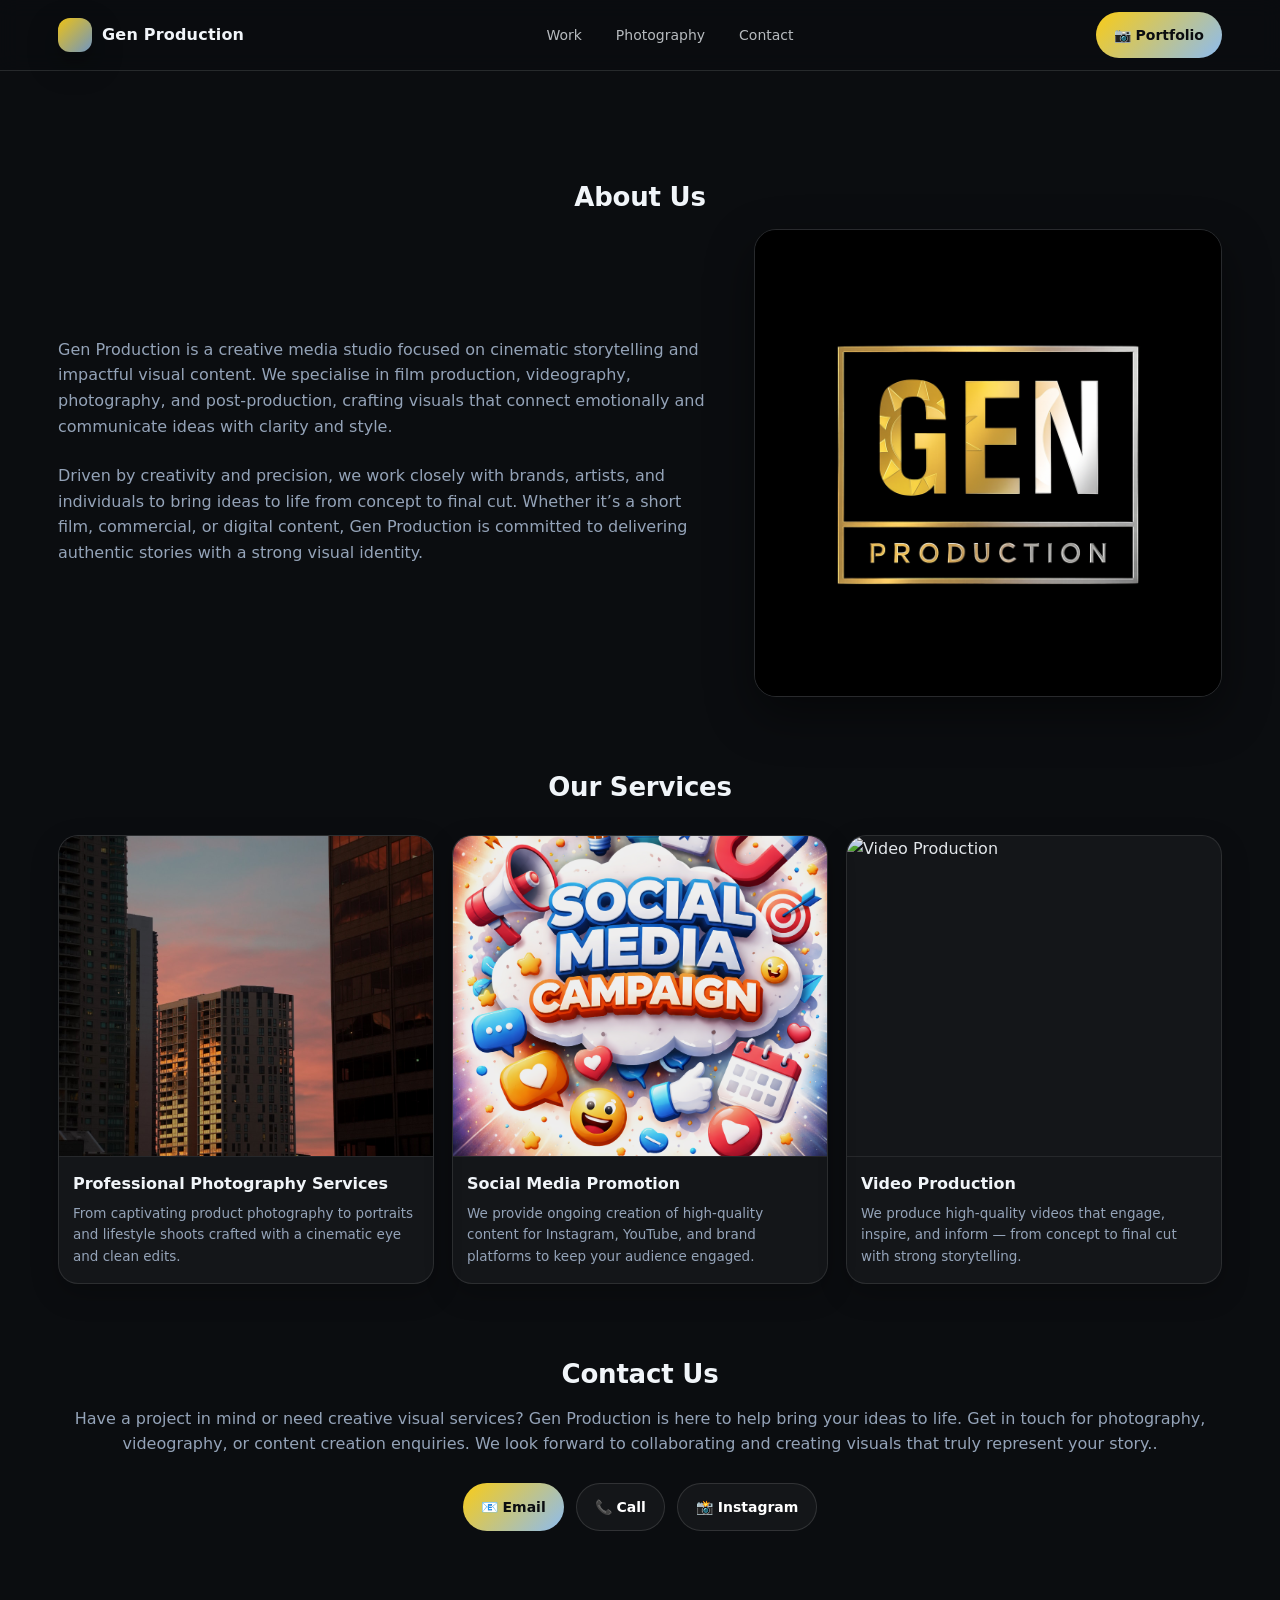
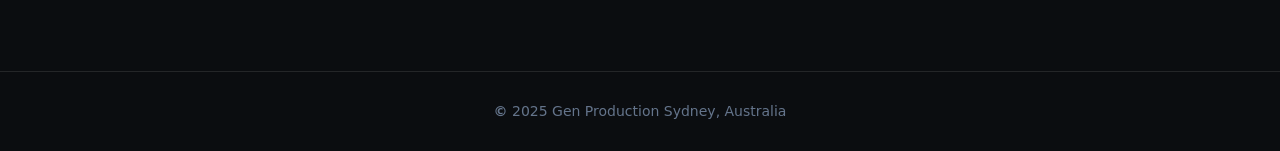
==== index.html @ e0176eeb "Update index.html" ====
<!DOCTYPE html>
<html lang="en">
<head>
  <meta charset="UTF-8" />
  <title>Ugen Bhattarai | Film Editor • Videographer • Photographer</title>
  <meta name="viewport" content="width=device-width, initial-scale=1.0" />
  <meta name="description" content="Sydney-based Film Editor, Photographer, and Videographer. Portfolio of cinematic storytelling and visual work." />

  <style>
    /* ===== RESET & CROPPING FIX ===== */
    * { box-sizing: border-box; }
    html, body {
      margin: 0;
      padding: 0;
      width: 100%;
      max-width: 100%;
      overflow-x: hidden;
      font-family: system-ui, -apple-system, BlinkMacSystemFont, "Segoe UI", sans-serif;
      background: #0b0d10;
      color: #f1f5f9;
      line-height: 1.6;
    }
    img { max-width: 100%; display: block; }
    a { color: inherit; text-decoration: none; }
    a:focus { outline: 2px solid rgba(250, 204, 21, 0.7); outline-offset: 3px; border-radius: 10px; }

    :root{
      --bg: #0b0d10;
      --panel: rgba(255,255,255,0.05);
      --panel2: rgba(255,255,255,0.07);
      --line: rgba(255,255,255,0.12);
      --muted: #94a3b8;
      --muted2: #cbd5f5;
      --accent: #facc15;
      --radius: 22px;
      --shadow: 0 18px 48px rgba(0,0,0,.45);
      --max: 1200px;
    }

    /* ===== LAYOUT ===== */
    .container {
      max-width: var(--max);
      margin: 0 auto;
      padding: 36px 18px 70px;
      width: 100%;
    }

    /* ===== TOP NAV ===== */
    .nav {
      position: sticky;
      top: 0;
      z-index: 50;
      backdrop-filter: blur(10px);
      background: rgba(11, 13, 16, 0.72);
      border-bottom: 1px solid var(--line);
    }
    .nav-inner {
      max-width: var(--max);
      margin: 0 auto;
      padding: 12px 18px;
      display: flex;
      align-items: center;
      justify-content: space-between;
      gap: 12px;
    }
    .brand {
      display: flex;
      align-items: center;
      gap: 10px;
      font-weight: 800;
      letter-spacing: 0.2px;
    }
    .logo {
      width: 34px; height: 34px;
      border-radius: 12px;
      background: linear-gradient(135deg, rgba(250,204,21,.95), rgba(147,197,253,.75));
      box-shadow: 0 12px 30px rgba(0,0,0,.35);
      flex: 0 0 auto;
    }
    .nav-links {
      display: flex;
      gap: 8px;
      flex-wrap: wrap;
      justify-content: center;
    }
    .nav-links a {
      font-size: 14px;
      color: rgba(241,245,249,.75);
      padding: 8px 12px;
      border-radius: 999px;
      border: 1px solid transparent;
      transition: background .15s ease, border-color .15s ease, color .15s ease;
    }
    .nav-links a:hover {
      background: rgba(255,255,255,0.04);
      border-color: var(--line);
      color: #fff;
    }

    /* ===== BUTTONS ===== */
    .btn {
      display: inline-flex;
      align-items: center;
      justify-content: center;
      gap: 10px;
      padding: 12px 18px;
      border-radius: 999px;
      font-size: 14px;
      font-weight: 600;
      border: 1px solid var(--line);
      background: rgba(255,255,255,0.04);
      color: #fff;
      cursor: pointer;
      transition: transform .12s ease, background .12s ease, border-color .12s ease;
      white-space: nowrap;
    }
    .btn:hover {
      transform: translateY(-1px);
      background: rgba(255,255,255,0.07);
      border-color: rgba(255,255,255,0.18);
    }
    .btn-primary {
      border: none;
      background: linear-gradient(135deg, rgba(250,204,21,1), rgba(147,197,253,.95));
      color: #0b0d10;
      font-weight: 800;
    }

    /* ===== HERO ===== */
    .hero {
      margin-top: 18px;
      display: grid;
      grid-template-columns: 1.35fr 1fr;
      gap: 18px;
      align-items: stretch;
      width: 100%;
    }
    @media (max-width: 980px) {
      .hero { grid-template-columns: 1fr; }
      .nav-links { display: none; }
    }

    .hero-left, .hero-right {
      border-radius: var(--radius);
      border: 1px solid var(--line);
      box-shadow: var(--shadow);
      overflow: hidden;
      min-width: 0;
    }

    .hero-left {
      padding: 46px;
      background:
        radial-gradient(700px 320px at 10% 10%, rgba(147,197,253,.18), transparent 60%),
        radial-gradient(700px 320px at 90% 10%, rgba(250,204,21,.14), transparent 60%),
        linear-gradient(180deg, rgba(30,41,59,.72), rgba(2,6,23,.92));
    }
    @media (max-width: 520px) { .hero-left { padding: 28px; } }

    .badge {
      display: inline-flex;
      align-items: center;
      gap: 10px;
      padding: 9px 14px;
      border-radius: 999px;
      background: rgba(255,255,255,0.08);
      border: 1px solid rgba(255,255,255,0.10);
      font-size: 13px;
      color: rgba(241,245,249,.86);
      margin-bottom: 22px;
    }
    .badge-dot {
      width: 8px; height: 8px; border-radius: 50%;
      background: rgba(147,197,253,.95);
      box-shadow: 0 0 0 6px rgba(147,197,253,.12);
    }

    h1 {
      font-size: clamp(34px, 4.5vw, 54px);
      line-height: 1.08;
      margin: 0 0 14px;
      letter-spacing: -0.6px;
    }
    .subtitle {
      font-weight: 500;
      font-size: 16px;
      color: var(--muted2);
      margin: 0 0 18px;
    }
    .tagline {
      color: var(--muted);
      max-width: 62ch;
      margin: 0;
      font-size: 16px;
    }
    .buttons {
      margin-top: 26px;
      display: flex;
      gap: 12px;
      flex-wrap: wrap;
    }
    /* Center contact buttons */
    #contact .buttons { justify-content: center; }

    .quick-skills {
      margin-top: 18px;
      display: flex;
      flex-wrap: wrap;
      gap: 10px;
    }
    .pill {
      padding: 7px 12px;
      border-radius: 999px;
      border: 1px solid var(--line);
      background: rgba(255,255,255,0.04);
      color: rgba(241,245,249,.78);
      font-size: 12.5px;
    }

    /* ===== RIGHT CARD ===== */
    .hero-right {
      padding: 26px;
      background: rgba(255,255,255,0.04);
      display: flex;
      flex-direction: column;
      gap: 12px;
    }
    .right-title {
      font-size: 14px;
      color: rgba(241,245,249,.85);
      font-weight: 800;
      letter-spacing: 0.2px;
      margin: 2px 0 6px;
    }

    .link-card {
      padding: 16px 16px;
      border-radius: 18px;
      background: rgba(255,255,255,0.05);
      border: 1px solid rgba(255,255,255,0.10);
      transition: transform .12s ease, background .12s ease, border-color .12s ease;
    }
    .link-card:hover {
      transform: translateY(-1px);
      background: rgba(255,255,255,0.07);
      border-color: rgba(255,255,255,0.16);
    }
    .link-card strong { display: block; }
    .link-card span { color: var(--muted); font-size: 13px; }

    /* ===== ABOUT LAYOUT ===== */
    .about-grid {
      display: grid;
      grid-template-columns: 1.4fr 1fr;
      gap: 40px;
      align-items: center;
    }
    .about-image {
      border-radius: 22px;
      overflow: hidden;
      border: 1px solid rgba(255,255,255,0.12);
      box-shadow: 0 18px 48px rgba(0,0,0,.45);
    }
    .about-image img {
      width: 100%;
      height: 100%;
      object-fit: cover;
    }
    @media (max-width: 900px) {
      .about-grid { grid-template-columns: 1fr; }
    }

    .section { margin-top: 70px; }
    .section h3 {
      font-size: 26px;
      margin: 0 0 10px;
      letter-spacing: -0.2px;
      text-align: center;
    }
    .section p.lead {
      margin: 0 0 24px;
      color: var(--muted);
      max-width: 80ch;
    }

    /* Contact section: make description full width */
    #contact p.lead {
      max-width: 100%;
      width: 100%;
      text-align: center;
    }

    /* ===== OUR SERVICES ===== */
    .services-grid{
      margin-top: 26px;
      display: grid;
      grid-template-columns: repeat(3, 1fr);
      gap: 18px;
      width: 100%;
    }
    @media (max-width: 980px){
      .services-grid{ grid-template-columns: 1fr; }
    }
    .service-card{
      border-radius: 20px;
      overflow: hidden;
      border: 1px solid rgba(255,255,255,0.10);
      background: rgba(255,255,255,0.04);
      box-shadow: 0 10px 28px rgba(0,0,0,.22);
      cursor: pointer;
      transition: transform .18s ease, border-color .18s ease, background .18s ease;
    }
    .service-card:hover{
      transform: translateY(-3px);
      border-color: rgba(255,255,255,0.18);
      background: rgba(255,255,255,0.06);
    }
    .service-card img{
  width: 100%;
  height: 320px;
  object-fit: cover;
  display: block;
  filter: brightness(0.92) contrast(1.05);
  transition: transform .4s ease, filter .4s ease;
}

.service-card:hover img{
  transform: scale(1.05);
  filter: brightness(1) contrast(1.1);
}

    @media (max-width: 620px){
      .service-card img{ height: 260px; }
    }
    .service-body{
      padding: 14px 14px 16px;
      border-top: 1px solid rgba(255,255,255,0.08);
    }
    .service-title{
      font-weight: 800;
      font-size: 16px;
      margin: 0 0 6px;
    }
    .service-desc{
      margin: 0;
      color: var(--muted);
      font-size: 13.5px;
    }

    /* ===== SERVICES MODAL ===== */
    .svc-heading {
      padding: 16px;
      text-align: center;
      border-bottom: 1px solid rgba(255,255,255,0.10);
    }
    .svc-heading h4 {
      margin: 0;
      font-size: 20px;
      font-weight: 900;
      letter-spacing: -0.2px;
    }

    .svc-caption {
      padding: 14px 16px 16px;
      border-top: 1px solid rgba(255,255,255,0.10);
    }

    .svc-modal{
      position: fixed;
      inset: 0;
      display: none;
      z-index: 999;
    }
    .svc-modal.is-open{ display: block; }

    .svc-backdrop{
      position: absolute;
      inset: 0;
      background: rgba(0,0,0,.82);
    }
    .svc-dialog{
      position: relative;
      width: min(1100px, 96vw);
      margin: 6vh auto;
      border-radius: 18px;
      overflow: hidden;
      border: 1px solid rgba(255,255,255,0.12);
      background: rgba(255,255,255,0.04);
      box-shadow: 0 22px 70px rgba(0,0,0,.55);
    }
    .svc-media{
      background: #0b0d10;
    }

    /* Image in modal */
    .svc-media img{
      width: 100%;
      height: auto;
      max-height: 72vh;
      object-fit: contain;
      display: block;
      background: #0b0d10;
    }

    /* ✅ Video in modal (added) */
    .svc-media video{
      width: 100%;
      height: auto;
      max-height: 72vh;
      display: block;
      background: #0b0d10;
    }

    .svc-caption p{
      margin: 0;
      color: rgba(241,245,249,.78);
      font-size: 14px;
      line-height: 1.6;
    }

    .svc-close{
      position: absolute;
      top: 10px;
      right: 10px;
      width: 44px;
      height: 44px;
      border-radius: 999px;
      border: 1px solid rgba(255,255,255,0.18);
      background: rgba(255,255,255,0.06);
      color: #fff;
      font-weight: 900;
      cursor: pointer;
      display: grid;
      place-items: center;
    }

    .svc-arrow{
      position: absolute;
      top: 50%;
      transform: translateY(-50%);
      width: 46px;
      height: 46px;
      border-radius: 999px;
      border: 1px solid rgba(255,255,255,0.18);
      background: rgba(255,255,255,0.06);
      color: #fff;
      font-weight: 900;
      cursor: pointer;
      display: grid;
      place-items: center;
      user-select: none;
    }
    .svc-prev{ left: 10px; }
    .svc-next{ right: 10px; }
    /* ===== FIX: keep arrows above video so clicks work ===== */
.svc-dialog { position: relative; }

.svc-arrow{
  z-index: 50;          /* higher than the video */
  pointer-events: auto; /* make sure it's clickable */
}

/* keep video below arrows */
.svc-media { position: relative; z-index: 1; }
.svc-media video,
.svc-media img{
  position: relative;
  z-index: 1;
}


    @media (max-width: 620px){
      .svc-dialog{ margin: 4vh auto; }
      .svc-arrow{ width: 44px; height: 44px; }
    }

    /* ===== FOOTER ===== */
    footer {
      margin-top: 70px;
      padding: 28px 18px;
      text-align: center;
      color: #64748b;
      font-size: 14px;
      border-top: 1px solid rgba(255,255,255,0.10);
    }
  </style>
</head>

<body id="top">

  <!-- NAV -->
  <div class="nav">
    <div class="nav-inner">
      <a class="brand" href="#top">
        <span class="logo" aria-hidden="true"></span>
        <span>Gen Production</span>
      </a>

      <div class="nav-links">
        <a href="#work">Work</a>
        <a href="#gallery">Photography</a>
        <a href="#contact">Contact</a>
      </div>

      <a class="btn btn-primary" href="portfolio.html">
        📷 Portfolio
      </a>
    </div>
  </div>

  <div class="container">


       <!-- BIO -->
    <section class="section" id="bio">
      <h3>About Us</h3>

      <div class="about-grid">
        <div>
          <p class="lead">
            Gen Production is a creative media studio focused on cinematic storytelling and impactful visual content.
            We specialise in film production, videography, photography, and post-production, crafting visuals that connect emotionally and communicate ideas with clarity and style.
          </p>

          <p class="lead">
            Driven by creativity and precision, we work closely with brands, artists, and individuals to bring ideas to life from concept to final cut.
            Whether it’s a short film, commercial, or digital content, Gen Production is committed to delivering authentic stories with a strong visual identity.
          </p>

          <p class="lead"></p>
        </div>

        <div class="about-image">
          <img src="images/about-me.jpg" alt="Ugen Bhattarai portrait">
        </div>
      </div>
    </section>

    <!-- OUR SERVICES -->
    <section class="section" id="services">
      <h3>Our Services</h3>

      <div class="services-grid">
        <!-- Card 1 -->
        <div class="service-card js-service" data-service="photo"
             role="button" tabindex="0" aria-label="Open Professional Photography Services">
          <img src="images/reflection.jpg" alt="Professional Photography Services" loading="lazy">
          <div class="service-body">
            <p class="service-title">Professional Photography Services</p>
            <p class="service-desc">
              From captivating product photography to portraits and lifestyle shoots crafted with a cinematic eye and clean edits.
            </p>
          </div>
        </div>

        <!-- Card 2 -->
        <div class="service-card js-service" data-service="social"
             role="button" tabindex="0" aria-label="Open Social Media Promotion">
          <img src="images/hello.png" alt="Social Media Campaigns" loading="lazy">
          <div class="service-body">
            <p class="service-title">Social Media Promotion</p>
            <p class="service-desc">
              We provide ongoing creation of high-quality content for Instagram, YouTube, and brand platforms to keep your audience engaged.
            </p>
          </div>
        </div>

        <!-- Card 3 -->
        <div class="service-card js-service" data-service="video"
             role="button" tabindex="0" aria-label="Open Video Production">
          <img src="images/service-video.jpg" alt="Video Production" loading="lazy">
          <div class="service-body">
            <p class="service-title">Video Production</p>
            <p class="service-desc">
              We produce high-quality videos that engage, inspire, and inform — from concept to final cut with strong storytelling.
            </p>
          </div>
        </div>
      </div>
    </section>

    <!-- CONTACT -->
    <section class="section" id="contact">
      <h3>Contact Us</h3>
      <p class="lead">Have a project in mind or need creative visual services? Gen Production is here to help bring your ideas to life. Get in touch for photography, videography, or content creation enquiries. We look forward to collaborating and creating visuals that truly represent your story..</p>

      <div class="buttons">
        <a class="btn btn-primary" href="mailto:rajan13bhattarai@gmail.com?subject=Portfolio%20enquiry">📧 Email</a>
        <a class="btn" href="tel:+61433963533">📞 Call</a>
        <a class="btn" href="https://www.instagram.com/genp.roduction" target="_blank" rel="noreferrer">📸 Instagram</a>
      </div>
    </section>

  </div>

  <footer>
    <b>©</b> 2025 Gen Production
    Sydney, Australia
  </footer>

  <!-- SERVICES MODAL -->
  <div class="svc-modal" id="svcModal" aria-hidden="true">
    <div class="svc-backdrop" id="svcBackdrop"></div>

    <div class="svc-dialog" role="dialog" aria-modal="true" aria-label="Service details">
      <button class="svc-close" id="svcClose" aria-label="Close">✕</button>
      <button class="svc-arrow svc-prev" id="svcPrev" aria-label="Previous">‹</button>
      <button class="svc-arrow svc-next" id="svcNext" aria-label="Next">›</button>

      <!-- HEADING (ON TOP) -->
      <div class="svc-heading">
        <h4 id="svcTitle"></h4>
      </div>

      <!-- MEDIA (image or video) -->
      <div class="svc-media" id="svcSwipeArea">
        <img id="svcImg" src="" alt="">
        <video id="svcVideo" controls playsinline style="display:none;"></video>
      </div>

      <!-- DESCRIPTION (BOTTOM) -->
      <div class="svc-caption">
        <p id="svcDesc"></p>
      </div>
    </div>
  </div>

  <script>
    // ===== Modal shows slides inside each service =====
    const modal = document.getElementById('svcModal');
    const backdrop = document.getElementById('svcBackdrop');
    const btnClose = document.getElementById('svcClose');
    const btnPrev = document.getElementById('svcPrev');
    const btnNext = document.getElementById('svcNext');
    const swipeArea = document.getElementById('svcSwipeArea');

    const svcImg = document.getElementById('svcImg');
    const svcVideo = document.getElementById('svcVideo');
    const svcTitle = document.getElementById('svcTitle');
    const svcDesc = document.getElementById('svcDesc');

    const serviceCards = Array.from(document.querySelectorAll('.js-service'));

    // ✅ EDIT IMAGE/VIDEO PATHS/TEXT HERE
    const SERVICES = {
      photo: {
        name: "Professional Photography Services",
        slides: [
          { heading: "Landscape Photography", img: "images/Ball.jpg", desc: "Cinematic outdoor landscapes with clean tones and strong composition." },
          { heading: "Street Photography",   img: "images/Cat.jpg", desc: "Street storytelling — candid moments, details, and highlights." },
          { heading: "Portrait Photography", img: "images/appless.jpg", desc: "Natural portraits with flattering light and professional retouching." }
        ]
      },
      social: {
        name: "Social Media Campaigns",
        slides: [
          { heading: "Reels & Shorts", img: "images/appless.jpg", desc: "Fast edits optimised for Instagram Reels, TikTok & YouTube Shorts." },
          { heading: "Brand Content",  img: "images/Cat.jpg", desc: "Consistent brand look with an ongoing content pipeline." }
        ]
      },
      video: {
        name: "Video Production",
        slides: [
          { heading: "Commercial / Promo", type: "video", src: "Videos/Video.mp4", desc: "High-quality promos with strong storytelling and clean pacing." },
          { heading: "Events",            type: "video", src: "Videos/Video.mp4",      desc: "Event highlights capturing energy, crowd, and key moments." }
        ]
      }
    };

    let activeServiceKey = null;
    let slideIndex = 0;
    let lastFocused = null;

    function isVideoSlide(slide) {
      if (!slide) return false;
      if (slide.type === "video") return true;
      if (typeof slide.src === "string" && /\.(mp4|webm|ogg)(\?.*)?$/i.test(slide.src)) return true;
      return false;
    }

    function stopVideo() {
      try {
        svcVideo.pause();
        svcVideo.removeAttribute("src");
        svcVideo.load();
      } catch (e) {}
    }

    function renderSlide() {
      const service = SERVICES[activeServiceKey];
      if (!service || !service.slides || !service.slides.length) return;

      const slides = service.slides;
      slideIndex = (slideIndex + slides.length) % slides.length;

      const slide = slides[slideIndex];

      // Heading + description
      svcTitle.textContent = slide.heading;
      svcDesc.textContent = slide.desc;

      // Media switch (image OR video)
      if (isVideoSlide(slide)) {
        // Hide image
        svcImg.style.display = "none";
        svcImg.src = "";
        svcImg.alt = "";

        // Show video
        svcVideo.style.display = "block";
        if (svcVideo.src !== slide.src) {
          stopVideo();
          svcVideo.src = slide.src;
          svcVideo.load();
        }
        // autoplay attempt (browser may block without interaction)
        svcVideo.play().catch(() => {});
      } else {
        // Stop/hide video
        stopVideo();
        svcVideo.style.display = "none";

        // Show image
        svcImg.style.display = "block";
        svcImg.src = slide.img;
        svcImg.alt = slide.heading;
      }
    }

    function openModal(serviceKey) {
      activeServiceKey = serviceKey;
      slideIndex = 0;
      lastFocused = document.activeElement;

      renderSlide();

      modal.classList.add('is-open');
      modal.setAttribute('aria-hidden', 'false');
      btnClose.focus();
      document.body.style.overflow = 'hidden';
    }

    function closeModal() {
      modal.classList.remove('is-open');
      modal.setAttribute('aria-hidden', 'true');
      document.body.style.overflow = '';
      stopVideo();
      svcVideo.style.display = "none";

      if (lastFocused && typeof lastFocused.focus === 'function') {
        lastFocused.focus();
      }
    }

    function prevSlide() { slideIndex -= 1; renderSlide(); }
    function nextSlide() { slideIndex += 1; renderSlide(); }

    // Open modal
    serviceCards.forEach((card) => {
      const key = card.dataset.service;
      card.addEventListener('click', () => openModal(key));
      card.addEventListener('keydown', (e) => {
        if (e.key === 'Enter' || e.key === ' ') {
          e.preventDefault();
          openModal(key);
        }
      });
    });

    // Buttons/backdrop
    btnClose.addEventListener('click', closeModal);
    backdrop.addEventListener('click', closeModal);
    btnPrev.addEventListener('click', prevSlide);
    btnNext.addEventListener('click', nextSlide);

    // Keyboard
    document.addEventListener('keydown', (e) => {
      if (!modal.classList.contains('is-open')) return;
      if (e.key === 'Escape') closeModal();
      if (e.key === 'ArrowLeft') prevSlide();
      if (e.key === 'ArrowRight') nextSlide();
    });

    // Swipe
    let touchStartX = 0;
    let touchEndX = 0;

    swipeArea.addEventListener('touchstart', (e) => {
      touchStartX = e.changedTouches[0].screenX;
    }, { passive: true });

    swipeArea.addEventListener('touchend', (e) => {
      touchEndX = e.changedTouches[0].screenX;
      const diff = touchEndX - touchStartX;
      if (Math.abs(diff) < 50) return;
      if (diff > 0) prevSlide();
      else nextSlide();
    }, { passive: true });
  </script>

</body>
</html>
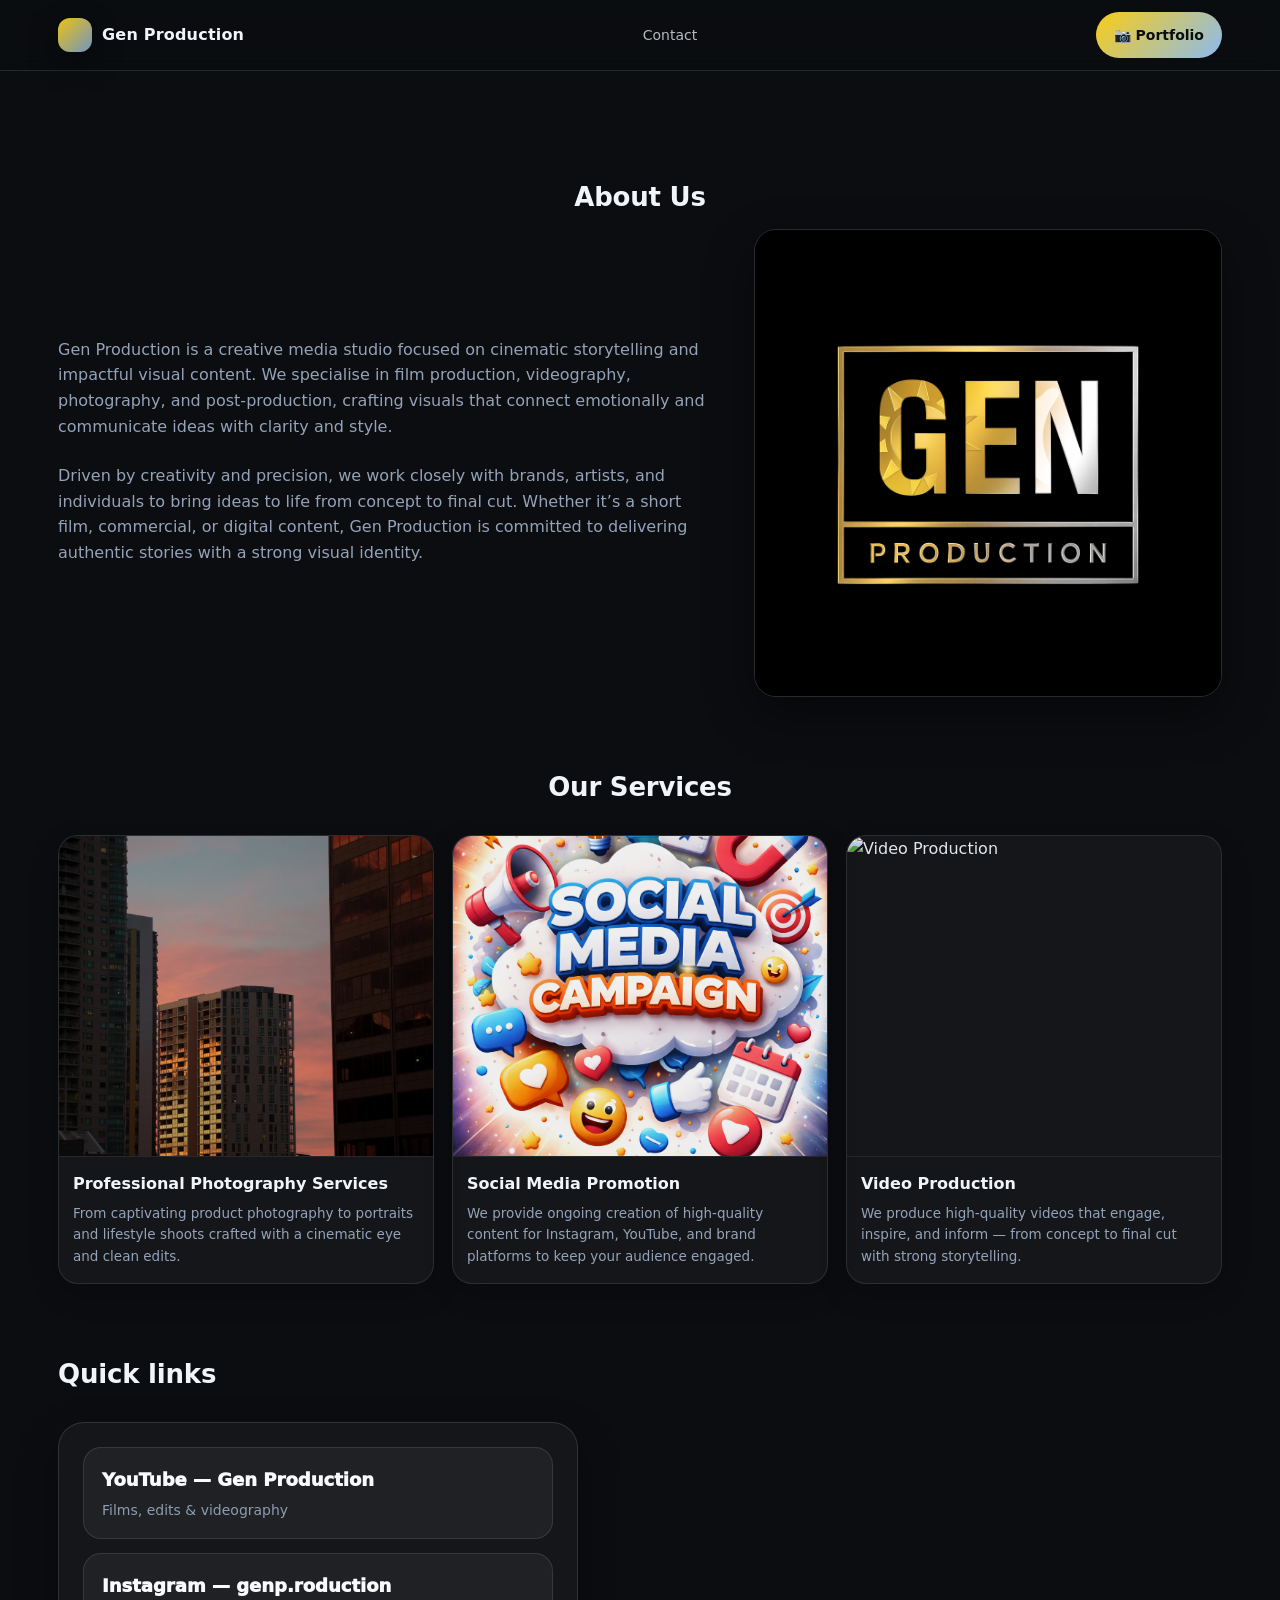
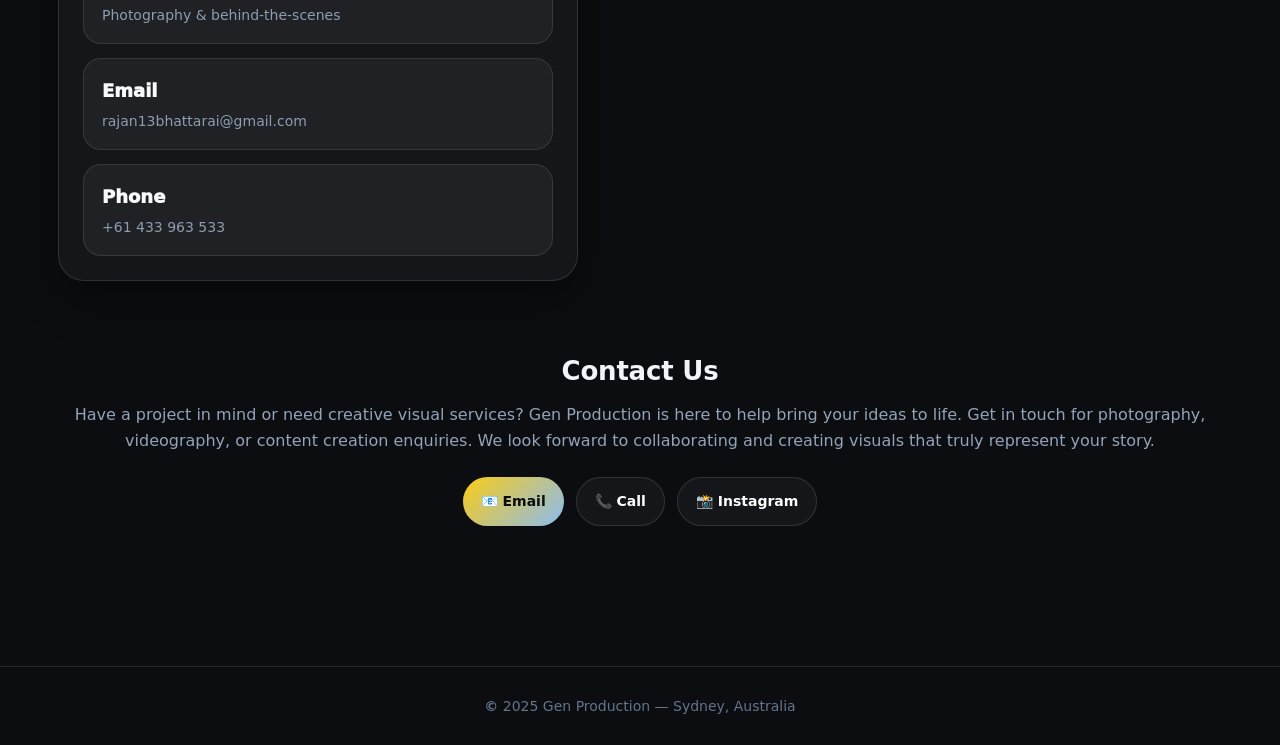
==== commit 8f325d4b: "Update index.html" ====
--- a/index.html
+++ b/index.html
@@ -7,9 +7,9 @@
   <meta name="description" content="Sydney-based Film Editor, Photographer, and Videographer. Portfolio of cinematic storytelling and visual work." />
 
   <style>
-    /* ===== RESET & CROPPING FIX ===== */
+    /* ===== RESET ===== */
     * { box-sizing: border-box; }
-    html, body {
+    html, body{
       margin: 0;
       padding: 0;
       width: 100%;
@@ -20,25 +20,20 @@
       color: #f1f5f9;
       line-height: 1.6;
     }
-    img { max-width: 100%; display: block; }
-    a { color: inherit; text-decoration: none; }
-    a:focus { outline: 2px solid rgba(250, 204, 21, 0.7); outline-offset: 3px; border-radius: 10px; }
+    img{ max-width: 100%; display: block; }
+    a{ color: inherit; text-decoration: none; }
+    a:focus{ outline: 2px solid rgba(250, 204, 21, 0.7); outline-offset: 3px; border-radius: 10px; }
 
     :root{
-      --bg: #0b0d10;
-      --panel: rgba(255,255,255,0.05);
-      --panel2: rgba(255,255,255,0.07);
       --line: rgba(255,255,255,0.12);
       --muted: #94a3b8;
-      --muted2: #cbd5f5;
-      --accent: #facc15;
       --radius: 22px;
       --shadow: 0 18px 48px rgba(0,0,0,.45);
       --max: 1200px;
     }
 
     /* ===== LAYOUT ===== */
-    .container {
+    .container{
       max-width: var(--max);
       margin: 0 auto;
       padding: 36px 18px 70px;
@@ -46,7 +41,7 @@
     }
 
     /* ===== TOP NAV ===== */
-    .nav {
+    .nav{
       position: sticky;
       top: 0;
       z-index: 50;
@@ -54,7 +49,7 @@
       background: rgba(11, 13, 16, 0.72);
       border-bottom: 1px solid var(--line);
     }
-    .nav-inner {
+    .nav-inner{
       max-width: var(--max);
       margin: 0 auto;
       padding: 12px 18px;
@@ -63,27 +58,29 @@
       justify-content: space-between;
       gap: 12px;
     }
-    .brand {
+    .brand{
       display: flex;
       align-items: center;
       gap: 10px;
       font-weight: 800;
       letter-spacing: 0.2px;
     }
-    .logo {
+    .logo{
       width: 34px; height: 34px;
       border-radius: 12px;
       background: linear-gradient(135deg, rgba(250,204,21,.95), rgba(147,197,253,.75));
       box-shadow: 0 12px 30px rgba(0,0,0,.35);
       flex: 0 0 auto;
     }
-    .nav-links {
+
+    .nav-links{
       display: flex;
       gap: 8px;
       flex-wrap: wrap;
       justify-content: center;
-    }
-    .nav-links a {
+      align-items: center;
+    }
+    .nav-links a{
       font-size: 14px;
       color: rgba(241,245,249,.75);
       padding: 8px 12px;
@@ -91,14 +88,18 @@
       border: 1px solid transparent;
       transition: background .15s ease, border-color .15s ease, color .15s ease;
     }
-    .nav-links a:hover {
+    .nav-links a:hover{
       background: rgba(255,255,255,0.04);
       border-color: var(--line);
       color: #fff;
     }
 
+    @media (max-width: 980px){
+      .nav-links{ display: none; }
+    }
+
     /* ===== BUTTONS ===== */
-    .btn {
+    .btn{
       display: inline-flex;
       align-items: center;
       justify-content: center;
@@ -114,183 +115,111 @@
       transition: transform .12s ease, background .12s ease, border-color .12s ease;
       white-space: nowrap;
     }
-    .btn:hover {
+    .btn:hover{
       transform: translateY(-1px);
       background: rgba(255,255,255,0.07);
       border-color: rgba(255,255,255,0.18);
     }
-    .btn-primary {
+    .btn-primary{
       border: none;
       background: linear-gradient(135deg, rgba(250,204,21,1), rgba(147,197,253,.95));
       color: #0b0d10;
       font-weight: 800;
     }
 
-    /* ===== HERO ===== */
-    .hero {
-      margin-top: 18px;
+    /* ===== SECTIONS ===== */
+    .section{ margin-top: 70px; }
+    .section h3{
+      font-size: 26px;
+      margin: 0 0 10px;
+      letter-spacing: -0.2px;
+      text-align: center;
+    }
+    .section p.lead{
+      margin: 0 0 24px;
+      color: var(--muted);
+      max-width: 80ch;
+    }
+
+    /* ===== ABOUT ===== */
+    .about-grid{
       display: grid;
-      grid-template-columns: 1.35fr 1fr;
-      gap: 18px;
-      align-items: stretch;
+      grid-template-columns: 1.4fr 1fr;
+      gap: 40px;
+      align-items: center;
+    }
+    .about-image{
+      border-radius: 22px;
+      overflow: hidden;
+      border: 1px solid rgba(255,255,255,0.12);
+      box-shadow: var(--shadow);
+    }
+    .about-image img{
       width: 100%;
-    }
-    @media (max-width: 980px) {
-      .hero { grid-template-columns: 1fr; }
-      .nav-links { display: none; }
-    }
-
-    .hero-left, .hero-right {
-      border-radius: var(--radius);
-      border: 1px solid var(--line);
-      box-shadow: var(--shadow);
+      height: 100%;
+      object-fit: cover;
+    }
+    @media (max-width: 900px){
+      .about-grid{ grid-template-columns: 1fr; }
+    }
+
+    /* ===== QUICK LINKS (NEW) ===== */
+    .quicklinks-wrap{
+      display: flex;
+      justify-content: flex-start;   /* left side */
+      margin-top: 26px;
+      margin-bottom: 26px;
+    }
+    .quicklinks-card{
+      width: min(520px, 100%);
+      border-radius: 26px;
       overflow: hidden;
-      min-width: 0;
-    }
-
-    .hero-left {
-      padding: 46px;
-      background:
-        radial-gradient(700px 320px at 10% 10%, rgba(147,197,253,.18), transparent 60%),
-        radial-gradient(700px 320px at 90% 10%, rgba(250,204,21,.14), transparent 60%),
-        linear-gradient(180deg, rgba(30,41,59,.72), rgba(2,6,23,.92));
-    }
-    @media (max-width: 520px) { .hero-left { padding: 28px; } }
-
-    .badge {
-      display: inline-flex;
-      align-items: center;
-      gap: 10px;
-      padding: 9px 14px;
-      border-radius: 999px;
-      background: rgba(255,255,255,0.08);
-      border: 1px solid rgba(255,255,255,0.10);
-      font-size: 13px;
-      color: rgba(241,245,249,.86);
-      margin-bottom: 22px;
-    }
-    .badge-dot {
-      width: 8px; height: 8px; border-radius: 50%;
-      background: rgba(147,197,253,.95);
-      box-shadow: 0 0 0 6px rgba(147,197,253,.12);
-    }
-
-    h1 {
-      font-size: clamp(34px, 4.5vw, 54px);
-      line-height: 1.08;
-      margin: 0 0 14px;
-      letter-spacing: -0.6px;
-    }
-    .subtitle {
-      font-weight: 500;
+      border: 1px solid rgba(255,255,255,0.12);
+      background: rgba(255,255,255,0.04);
+      box-shadow: 0 18px 40px rgba(0,0,0,0.35);
+      padding: 24px;
+    }
+    .quicklinks-title{
+      margin: 0 0 16px;
       font-size: 16px;
-      color: var(--muted2);
-      margin: 0 0 18px;
-    }
-    .tagline {
-      color: var(--muted);
-      max-width: 62ch;
-      margin: 0;
-      font-size: 16px;
-    }
-    .buttons {
-      margin-top: 26px;
-      display: flex;
-      gap: 12px;
-      flex-wrap: wrap;
-    }
-    /* Center contact buttons */
-    #contact .buttons { justify-content: center; }
-
-    .quick-skills {
-      margin-top: 18px;
-      display: flex;
-      flex-wrap: wrap;
-      gap: 10px;
-    }
-    .pill {
-      padding: 7px 12px;
-      border-radius: 999px;
-      border: 1px solid var(--line);
-      background: rgba(255,255,255,0.04);
-      color: rgba(241,245,249,.78);
-      font-size: 12.5px;
-    }
-
-    /* ===== RIGHT CARD ===== */
-    .hero-right {
-      padding: 26px;
-      background: rgba(255,255,255,0.04);
+      font-weight: 950;
+      color: #f8fafc;
+      letter-spacing: .2px;
+    }
+    .quicklinks-list{
       display: flex;
       flex-direction: column;
-      gap: 12px;
-    }
-    .right-title {
-      font-size: 14px;
-      color: rgba(241,245,249,.85);
-      font-weight: 800;
-      letter-spacing: 0.2px;
-      margin: 2px 0 6px;
-    }
-
-    .link-card {
-      padding: 16px 16px;
+      gap: 14px;
+    }
+    .quicklinks-item{
+      padding: 18px 18px;
       border-radius: 18px;
       background: rgba(255,255,255,0.05);
       border: 1px solid rgba(255,255,255,0.10);
       transition: transform .12s ease, background .12s ease, border-color .12s ease;
-    }
-    .link-card:hover {
+      display: block;
+    }
+    .quicklinks-item:hover{
       transform: translateY(-1px);
       background: rgba(255,255,255,0.07);
       border-color: rgba(255,255,255,0.16);
     }
-    .link-card strong { display: block; }
-    .link-card span { color: var(--muted); font-size: 13px; }
-
-    /* ===== ABOUT LAYOUT ===== */
-    .about-grid {
-      display: grid;
-      grid-template-columns: 1.4fr 1fr;
-      gap: 40px;
-      align-items: center;
-    }
-    .about-image {
-      border-radius: 22px;
-      overflow: hidden;
-      border: 1px solid rgba(255,255,255,0.12);
-      box-shadow: 0 18px 48px rgba(0,0,0,.45);
-    }
-    .about-image img {
-      width: 100%;
-      height: 100%;
-      object-fit: cover;
-    }
-    @media (max-width: 900px) {
-      .about-grid { grid-template-columns: 1fr; }
-    }
-
-    .section { margin-top: 70px; }
-    .section h3 {
-      font-size: 26px;
-      margin: 0 0 10px;
-      letter-spacing: -0.2px;
-      text-align: center;
-    }
-    .section p.lead {
-      margin: 0 0 24px;
-      color: var(--muted);
-      max-width: 80ch;
-    }
-
-    /* Contact section: make description full width */
-    #contact p.lead {
-      max-width: 100%;
-      width: 100%;
-      text-align: center;
-    }
-
-    /* ===== OUR SERVICES ===== */
+    .quicklinks-item strong{
+      display: block;
+      font-size: 18px;
+      font-weight: 950;
+      color: #f8fafc;
+      margin-bottom: 6px;
+    }
+    .quicklinks-item span{
+      display: block;
+      color: rgba(148,163,184,0.95);
+      font-size: 14px;
+      line-height: 1.35;
+      word-break: break-word;
+    }
+
+    /* ===== SERVICES ===== */
     .services-grid{
       margin-top: 26px;
       display: grid;
@@ -316,19 +245,17 @@
       background: rgba(255,255,255,0.06);
     }
     .service-card img{
-  width: 100%;
-  height: 320px;
-  object-fit: cover;
-  display: block;
-  filter: brightness(0.92) contrast(1.05);
-  transition: transform .4s ease, filter .4s ease;
-}
-
-.service-card:hover img{
-  transform: scale(1.05);
-  filter: brightness(1) contrast(1.1);
-}
-
+      width: 100%;
+      height: 320px;
+      object-fit: cover;
+      display: block;
+      filter: brightness(0.92) contrast(1.05);
+      transition: transform .4s ease, filter .4s ease;
+    }
+    .service-card:hover img{
+      transform: scale(1.05);
+      filter: brightness(1) contrast(1.1);
+    }
     @media (max-width: 620px){
       .service-card img{ height: 260px; }
     }
@@ -347,24 +274,36 @@
       font-size: 13.5px;
     }
 
+    /* ===== CONTACT ===== */
+    #contact p.lead{
+      max-width: 100%;
+      width: 100%;
+      text-align: center;
+    }
+    #contact .buttons{ justify-content: center; }
+    .buttons{
+      margin-top: 20px;
+      display: flex;
+      gap: 12px;
+      flex-wrap: wrap;
+    }
+
     /* ===== SERVICES MODAL ===== */
-    .svc-heading {
+    .svc-heading{
       padding: 16px;
       text-align: center;
       border-bottom: 1px solid rgba(255,255,255,0.10);
     }
-    .svc-heading h4 {
+    .svc-heading h4{
       margin: 0;
       font-size: 20px;
       font-weight: 900;
       letter-spacing: -0.2px;
     }
-
-    .svc-caption {
+    .svc-caption{
       padding: 14px 16px 16px;
       border-top: 1px solid rgba(255,255,255,0.10);
     }
-
     .svc-modal{
       position: fixed;
       inset: 0;
@@ -372,7 +311,6 @@
       z-index: 999;
     }
     .svc-modal.is-open{ display: block; }
-
     .svc-backdrop{
       position: absolute;
       inset: 0;
@@ -390,9 +328,9 @@
     }
     .svc-media{
       background: #0b0d10;
-    }
-
-    /* Image in modal */
+      position: relative;
+      z-index: 1;
+    }
     .svc-media img{
       width: 100%;
       height: auto;
@@ -400,24 +338,24 @@
       object-fit: contain;
       display: block;
       background: #0b0d10;
-    }
-
-    /* ✅ Video in modal (added) */
+      position: relative;
+      z-index: 1;
+    }
     .svc-media video{
       width: 100%;
       height: auto;
       max-height: 72vh;
       display: block;
       background: #0b0d10;
-    }
-
+      position: relative;
+      z-index: 1;
+    }
     .svc-caption p{
       margin: 0;
       color: rgba(241,245,249,.78);
       font-size: 14px;
       line-height: 1.6;
     }
-
     .svc-close{
       position: absolute;
       top: 10px;
@@ -432,8 +370,8 @@
       cursor: pointer;
       display: grid;
       place-items: center;
-    }
-
+      z-index: 60;
+    }
     .svc-arrow{
       position: absolute;
       top: 50%;
@@ -449,33 +387,18 @@
       display: grid;
       place-items: center;
       user-select: none;
+      z-index: 60;
+      pointer-events: auto;
     }
     .svc-prev{ left: 10px; }
     .svc-next{ right: 10px; }
-    /* ===== FIX: keep arrows above video so clicks work ===== */
-.svc-dialog { position: relative; }
-
-.svc-arrow{
-  z-index: 50;          /* higher than the video */
-  pointer-events: auto; /* make sure it's clickable */
-}
-
-/* keep video below arrows */
-.svc-media { position: relative; z-index: 1; }
-.svc-media video,
-.svc-media img{
-  position: relative;
-  z-index: 1;
-}
-
-
     @media (max-width: 620px){
       .svc-dialog{ margin: 4vh auto; }
       .svc-arrow{ width: 44px; height: 44px; }
     }
 
     /* ===== FOOTER ===== */
-    footer {
+    footer{
       margin-top: 70px;
       padding: 28px 18px;
       text-align: center;
@@ -496,22 +419,19 @@
         <span>Gen Production</span>
       </a>
 
+      <!-- ✅ Contact only -->
       <div class="nav-links">
-        <a href="#work">Work</a>
-        <a href="#gallery">Photography</a>
         <a href="#contact">Contact</a>
       </div>
 
-      <a class="btn btn-primary" href="portfolio.html">
-        📷 Portfolio
-      </a>
+      <!-- ✅ Keep Portfolio button -->
+      <a class="btn btn-primary" href="portfolio.html">📷 Portfolio</a>
     </div>
   </div>
 
   <div class="container">
 
-
-       <!-- BIO -->
+    <!-- BIO -->
     <section class="section" id="bio">
       <h3>About Us</h3>
 
@@ -526,8 +446,6 @@
             Driven by creativity and precision, we work closely with brands, artists, and individuals to bring ideas to life from concept to final cut.
             Whether it’s a short film, commercial, or digital content, Gen Production is committed to delivering authentic stories with a strong visual identity.
           </p>
-
-          <p class="lead"></p>
         </div>
 
         <div class="about-image">
@@ -541,9 +459,8 @@
       <h3>Our Services</h3>
 
       <div class="services-grid">
-        <!-- Card 1 -->
-        <div class="service-card js-service" data-service="photo"
-             role="button" tabindex="0" aria-label="Open Professional Photography Services">
+        <div class="service-card js-service" data-service="photo" role="button" tabindex="0"
+             aria-label="Open Professional Photography Services">
           <img src="images/reflection.jpg" alt="Professional Photography Services" loading="lazy">
           <div class="service-body">
             <p class="service-title">Professional Photography Services</p>
@@ -553,9 +470,8 @@
           </div>
         </div>
 
-        <!-- Card 2 -->
-        <div class="service-card js-service" data-service="social"
-             role="button" tabindex="0" aria-label="Open Social Media Promotion">
+        <div class="service-card js-service" data-service="social" role="button" tabindex="0"
+             aria-label="Open Social Media Promotion">
           <img src="images/hello.png" alt="Social Media Campaigns" loading="lazy">
           <div class="service-body">
             <p class="service-title">Social Media Promotion</p>
@@ -565,9 +481,8 @@
           </div>
         </div>
 
-        <!-- Card 3 -->
-        <div class="service-card js-service" data-service="video"
-             role="button" tabindex="0" aria-label="Open Video Production">
+        <div class="service-card js-service" data-service="video" role="button" tabindex="0"
+             aria-label="Open Video Production">
           <img src="images/service-video.jpg" alt="Video Production" loading="lazy">
           <div class="service-body">
             <p class="service-title">Video Production</p>
@@ -579,10 +494,45 @@
       </div>
     </section>
 
+    <!-- ✅ QUICK LINKS (NEW) -->
+    <section class="section" id="quicklinks">
+      <h3 style="text-align:left;">Quick links</h3>
+
+      <div class="quicklinks-wrap">
+        <div class="quicklinks-card" aria-label="Quick links card">
+          <div class="quicklinks-list">
+            <a class="quicklinks-item" href="https://www.youtube.com/@GenProduction-e8c" target="_blank" rel="noreferrer">
+              <strong>YouTube — Gen Production</strong>
+              <span>Films, edits & videography</span>
+            </a>
+
+            <a class="quicklinks-item" href="https://www.instagram.com/genp.roduction" target="_blank" rel="noreferrer">
+              <strong>Instagram — genp.roduction</strong>
+              <span>Photography & behind-the-scenes</span>
+            </a>
+
+            <a class="quicklinks-item" href="mailto:rajan13bhattarai@gmail.com?subject=Portfolio%20enquiry">
+              <strong>Email</strong>
+              <span>rajan13bhattarai@gmail.com</span>
+            </a>
+
+            <a class="quicklinks-item" href="tel:+61433963533">
+              <strong>Phone</strong>
+              <span>+61 433 963 533</span>
+            </a>
+          </div>
+        </div>
+      </div>
+    </section>
+
     <!-- CONTACT -->
     <section class="section" id="contact">
       <h3>Contact Us</h3>
-      <p class="lead">Have a project in mind or need creative visual services? Gen Production is here to help bring your ideas to life. Get in touch for photography, videography, or content creation enquiries. We look forward to collaborating and creating visuals that truly represent your story..</p>
+      <p class="lead">
+        Have a project in mind or need creative visual services? Gen Production is here to help bring your ideas to life.
+        Get in touch for photography, videography, or content creation enquiries. We look forward to collaborating and
+        creating visuals that truly represent your story.
+      </p>
 
       <div class="buttons">
         <a class="btn btn-primary" href="mailto:rajan13bhattarai@gmail.com?subject=Portfolio%20enquiry">📧 Email</a>
@@ -594,8 +544,7 @@
   </div>
 
   <footer>
-    <b>©</b> 2025 Gen Production
-    Sydney, Australia
+    <b>©</b> 2025 Gen Production — Sydney, Australia
   </footer>
 
   <!-- SERVICES MODAL -->
@@ -607,18 +556,15 @@
       <button class="svc-arrow svc-prev" id="svcPrev" aria-label="Previous">‹</button>
       <button class="svc-arrow svc-next" id="svcNext" aria-label="Next">›</button>
 
-      <!-- HEADING (ON TOP) -->
       <div class="svc-heading">
         <h4 id="svcTitle"></h4>
       </div>
 
-      <!-- MEDIA (image or video) -->
       <div class="svc-media" id="svcSwipeArea">
         <img id="svcImg" src="" alt="">
         <video id="svcVideo" controls playsinline style="display:none;"></video>
       </div>
 
-      <!-- DESCRIPTION (BOTTOM) -->
       <div class="svc-caption">
         <p id="svcDesc"></p>
       </div>
@@ -626,7 +572,6 @@
   </div>
 
   <script>
-    // ===== Modal shows slides inside each service =====
     const modal = document.getElementById('svcModal');
     const backdrop = document.getElementById('svcBackdrop');
     const btnClose = document.getElementById('svcClose');
@@ -641,7 +586,6 @@
 
     const serviceCards = Array.from(document.querySelectorAll('.js-service'));
 
-    // ✅ EDIT IMAGE/VIDEO PATHS/TEXT HERE
     const SERVICES = {
       photo: {
         name: "Professional Photography Services",
@@ -662,7 +606,7 @@
         name: "Video Production",
         slides: [
           { heading: "Commercial / Promo", type: "video", src: "Videos/Video.mp4", desc: "High-quality promos with strong storytelling and clean pacing." },
-          { heading: "Events",            type: "video", src: "Videos/Video.mp4",      desc: "Event highlights capturing energy, crowd, and key moments." }
+          { heading: "Events",            type: "video", src: "Videos/Video.mp4", desc: "Event highlights capturing energy, crowd, and key moments." }
         ]
       }
     };
@@ -695,32 +639,25 @@
 
       const slide = slides[slideIndex];
 
-      // Heading + description
       svcTitle.textContent = slide.heading;
       svcDesc.textContent = slide.desc;
 
-      // Media switch (image OR video)
       if (isVideoSlide(slide)) {
-        // Hide image
         svcImg.style.display = "none";
         svcImg.src = "";
         svcImg.alt = "";
 
-        // Show video
         svcVideo.style.display = "block";
         if (svcVideo.src !== slide.src) {
           stopVideo();
           svcVideo.src = slide.src;
           svcVideo.load();
         }
-        // autoplay attempt (browser may block without interaction)
         svcVideo.play().catch(() => {});
       } else {
-        // Stop/hide video
         stopVideo();
         svcVideo.style.display = "none";
 
-        // Show image
         svcImg.style.display = "block";
         svcImg.src = slide.img;
         svcImg.alt = slide.heading;
@@ -755,7 +692,6 @@
     function prevSlide() { slideIndex -= 1; renderSlide(); }
     function nextSlide() { slideIndex += 1; renderSlide(); }
 
-    // Open modal
     serviceCards.forEach((card) => {
       const key = card.dataset.service;
       card.addEventListener('click', () => openModal(key));
@@ -767,13 +703,11 @@
       });
     });
 
-    // Buttons/backdrop
     btnClose.addEventListener('click', closeModal);
     backdrop.addEventListener('click', closeModal);
     btnPrev.addEventListener('click', prevSlide);
     btnNext.addEventListener('click', nextSlide);
 
-    // Keyboard
     document.addEventListener('keydown', (e) => {
       if (!modal.classList.contains('is-open')) return;
       if (e.key === 'Escape') closeModal();
@@ -781,7 +715,6 @@
       if (e.key === 'ArrowRight') nextSlide();
     });
 
-    // Swipe
     let touchStartX = 0;
     let touchEndX = 0;
 
@@ -800,7 +733,3 @@
 
 </body>
 </html>
-
-
-
-
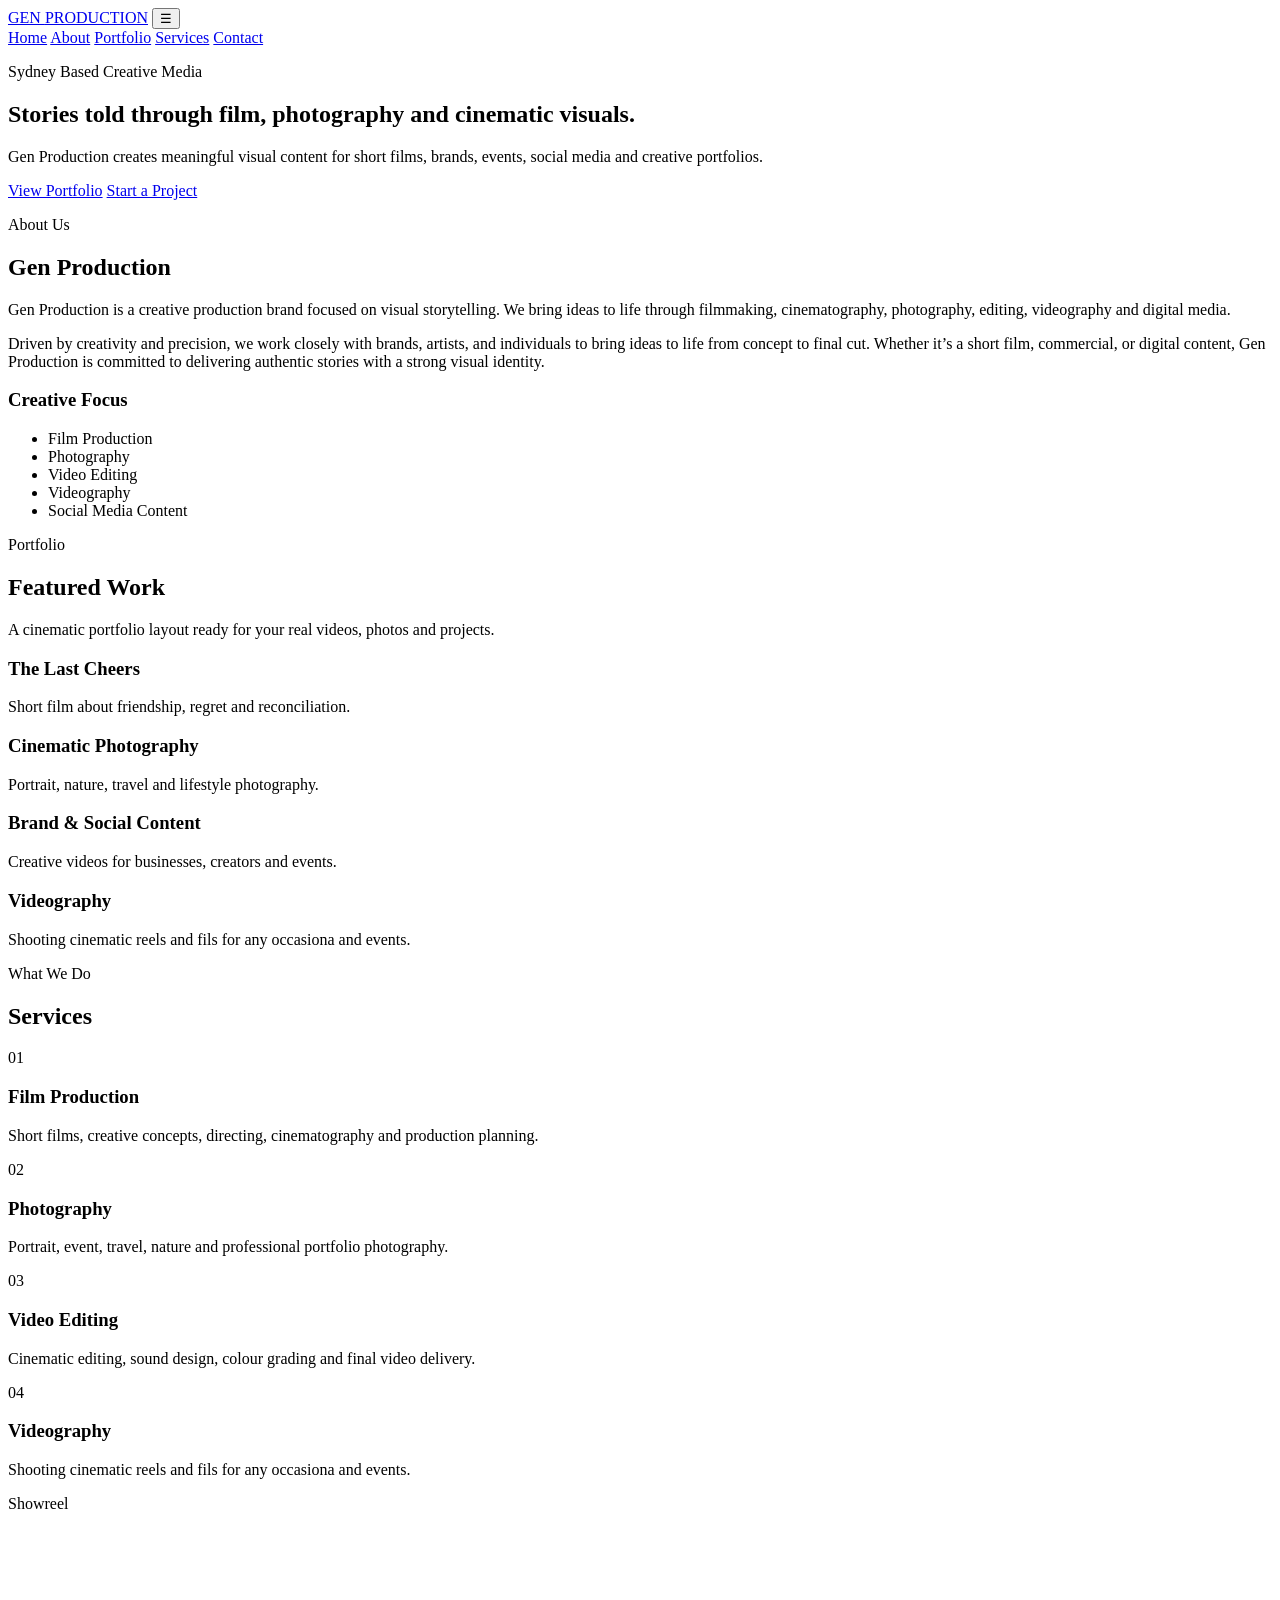
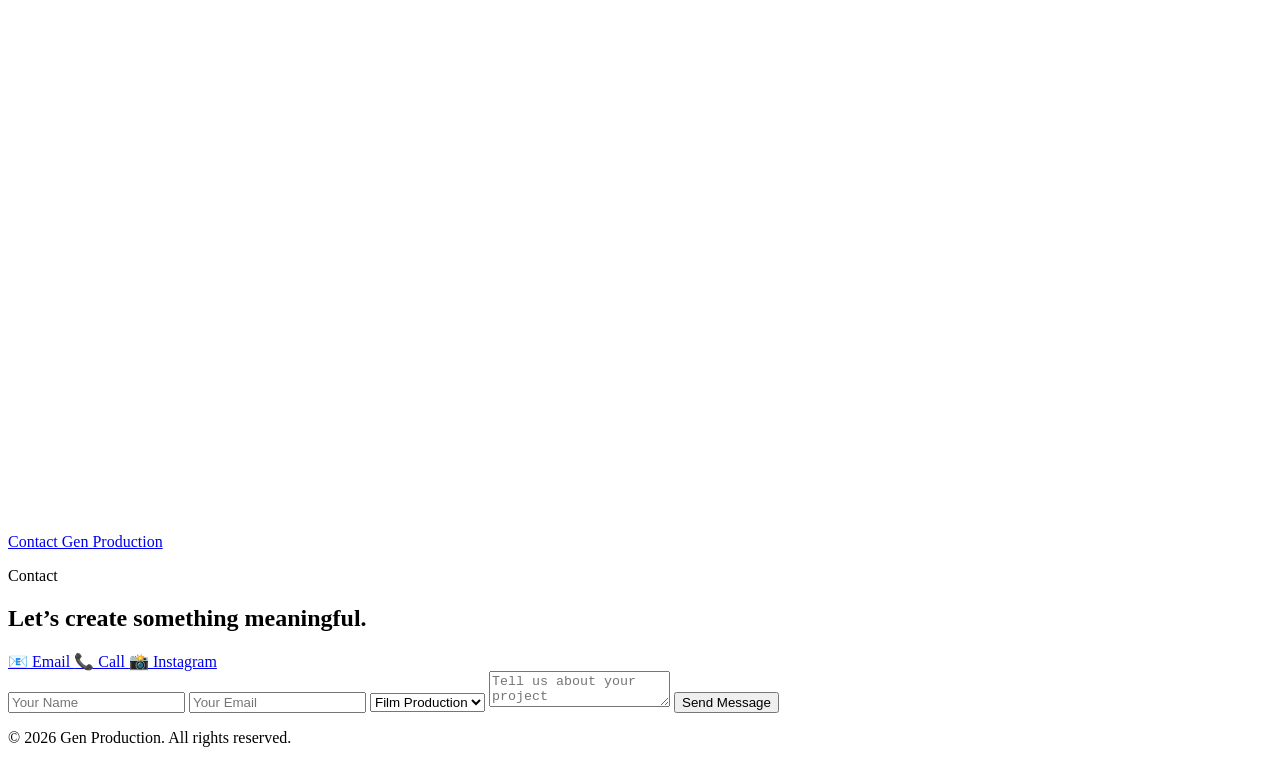
==== commit cbedea95: "Add files via upload" ====
--- a/index.html
+++ b/index.html
@@ -2,734 +2,166 @@
 <html lang="en">
 <head>
   <meta charset="UTF-8" />
-  <title>Ugen Bhattarai | Film Editor • Videographer • Photographer</title>
   <meta name="viewport" content="width=device-width, initial-scale=1.0" />
-  <meta name="description" content="Sydney-based Film Editor, Photographer, and Videographer. Portfolio of cinematic storytelling and visual work." />
+  <title>Gen Production | Film, Photography & Creative Media</title>
+  <meta name="description" content="Gen Production is a creative media brand for film production, photography, video editing, videography and visual storytelling." />
+  <link rel="stylesheet" href="assets/style.css" />
+</head>
+<body>
+  <header class="site-header">
+    <a href="#home" class="logo">GEN <span>PRODUCTION</span></a>
+    <button class="menu-toggle" aria-label="Open menu">☰</button>
+    <nav class="nav">
+      <a href="#home">Home</a>
+      <a href="#about">About</a>
+      <a href="#portfolio">Portfolio</a>
+      <a href="#services">Services</a>
+      <a href="#contact">Contact</a>
+    </nav>
+  </header>
 
-  <style>
-    /* ===== RESET ===== */
-    * { box-sizing: border-box; }
-    html, body{
-      margin: 0;
-      padding: 0;
-      width: 100%;
-      max-width: 100%;
-      overflow-x: hidden;
-      font-family: system-ui, -apple-system, BlinkMacSystemFont, "Segoe UI", sans-serif;
-      background: #0b0d10;
-      color: #f1f5f9;
-      line-height: 1.6;
-    }
-    img{ max-width: 100%; display: block; }
-    a{ color: inherit; text-decoration: none; }
-    a:focus{ outline: 2px solid rgba(250, 204, 21, 0.7); outline-offset: 3px; border-radius: 10px; }
-
-    :root{
-      --line: rgba(255,255,255,0.12);
-      --muted: #94a3b8;
-      --radius: 22px;
-      --shadow: 0 18px 48px rgba(0,0,0,.45);
-      --max: 1200px;
-    }
-
-    /* ===== LAYOUT ===== */
-    .container{
-      max-width: var(--max);
-      margin: 0 auto;
-      padding: 36px 18px 70px;
-      width: 100%;
-    }
-
-    /* ===== TOP NAV ===== */
-    .nav{
-      position: sticky;
-      top: 0;
-      z-index: 50;
-      backdrop-filter: blur(10px);
-      background: rgba(11, 13, 16, 0.72);
-      border-bottom: 1px solid var(--line);
-    }
-    .nav-inner{
-      max-width: var(--max);
-      margin: 0 auto;
-      padding: 12px 18px;
-      display: flex;
-      align-items: center;
-      justify-content: space-between;
-      gap: 12px;
-    }
-    .brand{
-      display: flex;
-      align-items: center;
-      gap: 10px;
-      font-weight: 800;
-      letter-spacing: 0.2px;
-    }
-    .logo{
-      width: 34px; height: 34px;
-      border-radius: 12px;
-      background: linear-gradient(135deg, rgba(250,204,21,.95), rgba(147,197,253,.75));
-      box-shadow: 0 12px 30px rgba(0,0,0,.35);
-      flex: 0 0 auto;
-    }
-
-    .nav-links{
-      display: flex;
-      gap: 8px;
-      flex-wrap: wrap;
-      justify-content: center;
-      align-items: center;
-    }
-    .nav-links a{
-      font-size: 14px;
-      color: rgba(241,245,249,.75);
-      padding: 8px 12px;
-      border-radius: 999px;
-      border: 1px solid transparent;
-      transition: background .15s ease, border-color .15s ease, color .15s ease;
-    }
-    .nav-links a:hover{
-      background: rgba(255,255,255,0.04);
-      border-color: var(--line);
-      color: #fff;
-    }
-
-    @media (max-width: 980px){
-      .nav-links{ display: none; }
-    }
-
-    /* ===== BUTTONS ===== */
-    .btn{
-      display: inline-flex;
-      align-items: center;
-      justify-content: center;
-      gap: 10px;
-      padding: 12px 18px;
-      border-radius: 999px;
-      font-size: 14px;
-      font-weight: 600;
-      border: 1px solid var(--line);
-      background: rgba(255,255,255,0.04);
-      color: #fff;
-      cursor: pointer;
-      transition: transform .12s ease, background .12s ease, border-color .12s ease;
-      white-space: nowrap;
-    }
-    .btn:hover{
-      transform: translateY(-1px);
-      background: rgba(255,255,255,0.07);
-      border-color: rgba(255,255,255,0.18);
-    }
-    .btn-primary{
-      border: none;
-      background: linear-gradient(135deg, rgba(250,204,21,1), rgba(147,197,253,.95));
-      color: #0b0d10;
-      font-weight: 800;
-    }
-
-    /* ===== SECTIONS ===== */
-    .section{ margin-top: 70px; }
-    .section h3{
-      font-size: 26px;
-      margin: 0 0 10px;
-      letter-spacing: -0.2px;
-      text-align: center;
-    }
-    .section p.lead{
-      margin: 0 0 24px;
-      color: var(--muted);
-      max-width: 80ch;
-    }
-
-    /* ===== ABOUT ===== */
-    .about-grid{
-      display: grid;
-      grid-template-columns: 1.4fr 1fr;
-      gap: 40px;
-      align-items: center;
-    }
-    .about-image{
-      border-radius: 22px;
-      overflow: hidden;
-      border: 1px solid rgba(255,255,255,0.12);
-      box-shadow: var(--shadow);
-    }
-    .about-image img{
-      width: 100%;
-      height: 100%;
-      object-fit: cover;
-    }
-    @media (max-width: 900px){
-      .about-grid{ grid-template-columns: 1fr; }
-    }
-
-    /* ===== QUICK LINKS (NEW) ===== */
-    .quicklinks-wrap{
-      display: flex;
-      justify-content: flex-start;   /* left side */
-      margin-top: 26px;
-      margin-bottom: 26px;
-    }
-    .quicklinks-card{
-      width: min(520px, 100%);
-      border-radius: 26px;
-      overflow: hidden;
-      border: 1px solid rgba(255,255,255,0.12);
-      background: rgba(255,255,255,0.04);
-      box-shadow: 0 18px 40px rgba(0,0,0,0.35);
-      padding: 24px;
-    }
-    .quicklinks-title{
-      margin: 0 0 16px;
-      font-size: 16px;
-      font-weight: 950;
-      color: #f8fafc;
-      letter-spacing: .2px;
-    }
-    .quicklinks-list{
-      display: flex;
-      flex-direction: column;
-      gap: 14px;
-    }
-    .quicklinks-item{
-      padding: 18px 18px;
-      border-radius: 18px;
-      background: rgba(255,255,255,0.05);
-      border: 1px solid rgba(255,255,255,0.10);
-      transition: transform .12s ease, background .12s ease, border-color .12s ease;
-      display: block;
-    }
-    .quicklinks-item:hover{
-      transform: translateY(-1px);
-      background: rgba(255,255,255,0.07);
-      border-color: rgba(255,255,255,0.16);
-    }
-    .quicklinks-item strong{
-      display: block;
-      font-size: 18px;
-      font-weight: 950;
-      color: #f8fafc;
-      margin-bottom: 6px;
-    }
-    .quicklinks-item span{
-      display: block;
-      color: rgba(148,163,184,0.95);
-      font-size: 14px;
-      line-height: 1.35;
-      word-break: break-word;
-    }
-
-    /* ===== SERVICES ===== */
-    .services-grid{
-      margin-top: 26px;
-      display: grid;
-      grid-template-columns: repeat(3, 1fr);
-      gap: 18px;
-      width: 100%;
-    }
-    @media (max-width: 980px){
-      .services-grid{ grid-template-columns: 1fr; }
-    }
-    .service-card{
-      border-radius: 20px;
-      overflow: hidden;
-      border: 1px solid rgba(255,255,255,0.10);
-      background: rgba(255,255,255,0.04);
-      box-shadow: 0 10px 28px rgba(0,0,0,.22);
-      cursor: pointer;
-      transition: transform .18s ease, border-color .18s ease, background .18s ease;
-    }
-    .service-card:hover{
-      transform: translateY(-3px);
-      border-color: rgba(255,255,255,0.18);
-      background: rgba(255,255,255,0.06);
-    }
-    .service-card img{
-      width: 100%;
-      height: 320px;
-      object-fit: cover;
-      display: block;
-      filter: brightness(0.92) contrast(1.05);
-      transition: transform .4s ease, filter .4s ease;
-    }
-    .service-card:hover img{
-      transform: scale(1.05);
-      filter: brightness(1) contrast(1.1);
-    }
-    @media (max-width: 620px){
-      .service-card img{ height: 260px; }
-    }
-    .service-body{
-      padding: 14px 14px 16px;
-      border-top: 1px solid rgba(255,255,255,0.08);
-    }
-    .service-title{
-      font-weight: 800;
-      font-size: 16px;
-      margin: 0 0 6px;
-    }
-    .service-desc{
-      margin: 0;
-      color: var(--muted);
-      font-size: 13.5px;
-    }
-
-    /* ===== CONTACT ===== */
-    #contact p.lead{
-      max-width: 100%;
-      width: 100%;
-      text-align: center;
-    }
-    #contact .buttons{ justify-content: center; }
-    .buttons{
-      margin-top: 20px;
-      display: flex;
-      gap: 12px;
-      flex-wrap: wrap;
-    }
-
-    /* ===== SERVICES MODAL ===== */
-    .svc-heading{
-      padding: 16px;
-      text-align: center;
-      border-bottom: 1px solid rgba(255,255,255,0.10);
-    }
-    .svc-heading h4{
-      margin: 0;
-      font-size: 20px;
-      font-weight: 900;
-      letter-spacing: -0.2px;
-    }
-    .svc-caption{
-      padding: 14px 16px 16px;
-      border-top: 1px solid rgba(255,255,255,0.10);
-    }
-    .svc-modal{
-      position: fixed;
-      inset: 0;
-      display: none;
-      z-index: 999;
-    }
-    .svc-modal.is-open{ display: block; }
-    .svc-backdrop{
-      position: absolute;
-      inset: 0;
-      background: rgba(0,0,0,.82);
-    }
-    .svc-dialog{
-      position: relative;
-      width: min(1100px, 96vw);
-      margin: 6vh auto;
-      border-radius: 18px;
-      overflow: hidden;
-      border: 1px solid rgba(255,255,255,0.12);
-      background: rgba(255,255,255,0.04);
-      box-shadow: 0 22px 70px rgba(0,0,0,.55);
-    }
-    .svc-media{
-      background: #0b0d10;
-      position: relative;
-      z-index: 1;
-    }
-    .svc-media img{
-      width: 100%;
-      height: auto;
-      max-height: 72vh;
-      object-fit: contain;
-      display: block;
-      background: #0b0d10;
-      position: relative;
-      z-index: 1;
-    }
-    .svc-media video{
-      width: 100%;
-      height: auto;
-      max-height: 72vh;
-      display: block;
-      background: #0b0d10;
-      position: relative;
-      z-index: 1;
-    }
-    .svc-caption p{
-      margin: 0;
-      color: rgba(241,245,249,.78);
-      font-size: 14px;
-      line-height: 1.6;
-    }
-    .svc-close{
-      position: absolute;
-      top: 10px;
-      right: 10px;
-      width: 44px;
-      height: 44px;
-      border-radius: 999px;
-      border: 1px solid rgba(255,255,255,0.18);
-      background: rgba(255,255,255,0.06);
-      color: #fff;
-      font-weight: 900;
-      cursor: pointer;
-      display: grid;
-      place-items: center;
-      z-index: 60;
-    }
-    .svc-arrow{
-      position: absolute;
-      top: 50%;
-      transform: translateY(-50%);
-      width: 46px;
-      height: 46px;
-      border-radius: 999px;
-      border: 1px solid rgba(255,255,255,0.18);
-      background: rgba(255,255,255,0.06);
-      color: #fff;
-      font-weight: 900;
-      cursor: pointer;
-      display: grid;
-      place-items: center;
-      user-select: none;
-      z-index: 60;
-      pointer-events: auto;
-    }
-    .svc-prev{ left: 10px; }
-    .svc-next{ right: 10px; }
-    @media (max-width: 620px){
-      .svc-dialog{ margin: 4vh auto; }
-      .svc-arrow{ width: 44px; height: 44px; }
-    }
-
-    /* ===== FOOTER ===== */
-    footer{
-      margin-top: 70px;
-      padding: 28px 18px;
-      text-align: center;
-      color: #64748b;
-      font-size: 14px;
-      border-top: 1px solid rgba(255,255,255,0.10);
-    }
-  </style>
-</head>
-
-<body id="top">
-
-  <!-- NAV -->
-  <div class="nav">
-    <div class="nav-inner">
-      <a class="brand" href="#top">
-        <span class="logo" aria-hidden="true"></span>
-        <span>Gen Production</span>
-      </a>
-
-      <!-- ✅ Contact only -->
-      <div class="nav-links">
-        <a href="#contact">Contact</a>
-      </div>
-
-      <!-- ✅ Keep Portfolio button -->
-      <a class="btn btn-primary" href="portfolio.html">📷 Portfolio</a>
-    </div>
-  </div>
-
-  <div class="container">
-
-    <!-- BIO -->
-    <section class="section" id="bio">
-      <h3>About Us</h3>
-
-      <div class="about-grid">
-        <div>
-          <p class="lead">
-            Gen Production is a creative media studio focused on cinematic storytelling and impactful visual content.
-            We specialise in film production, videography, photography, and post-production, crafting visuals that connect emotionally and communicate ideas with clarity and style.
-          </p>
-
-          <p class="lead">
-            Driven by creativity and precision, we work closely with brands, artists, and individuals to bring ideas to life from concept to final cut.
-            Whether it’s a short film, commercial, or digital content, Gen Production is committed to delivering authentic stories with a strong visual identity.
-          </p>
-        </div>
-
-        <div class="about-image">
-          <img src="images/about-me.jpg" alt="Ugen Bhattarai portrait">
+  <main>
+    <section id="home" class="hero">
+      <div class="hero-overlay"></div>
+      <div class="hero-content reveal">
+        <p class="eyebrow">Sydney Based Creative Media</p>
+        <h1>Stories told through film, photography and cinematic visuals.</h1>
+        <p>Gen Production creates meaningful visual content for short films, brands, events, social media and creative portfolios.</p>
+        <div class="hero-buttons">
+          <a href="#portfolio" class="btn primary">View Portfolio</a>
+          <a href="#contact" class="btn secondary">Start a Project</a>
         </div>
       </div>
     </section>
 
-    <!-- OUR SERVICES -->
-    <section class="section" id="services">
-      <h3>Our Services</h3>
-
-      <div class="services-grid">
-        <div class="service-card js-service" data-service="photo" role="button" tabindex="0"
-             aria-label="Open Professional Photography Services">
-          <img src="images/reflection.jpg" alt="Professional Photography Services" loading="lazy">
-          <div class="service-body">
-            <p class="service-title">Professional Photography Services</p>
-            <p class="service-desc">
-              From captivating product photography to portraits and lifestyle shoots crafted with a cinematic eye and clean edits.
-            </p>
-          </div>
-        </div>
-
-        <div class="service-card js-service" data-service="social" role="button" tabindex="0"
-             aria-label="Open Social Media Promotion">
-          <img src="images/hello.png" alt="Social Media Campaigns" loading="lazy">
-          <div class="service-body">
-            <p class="service-title">Social Media Promotion</p>
-            <p class="service-desc">
-              We provide ongoing creation of high-quality content for Instagram, YouTube, and brand platforms to keep your audience engaged.
-            </p>
-          </div>
-        </div>
-
-        <div class="service-card js-service" data-service="video" role="button" tabindex="0"
-             aria-label="Open Video Production">
-          <img src="images/service-video.jpg" alt="Video Production" loading="lazy">
-          <div class="service-body">
-            <p class="service-title">Video Production</p>
-            <p class="service-desc">
-              We produce high-quality videos that engage, inspire, and inform — from concept to final cut with strong storytelling.
-            </p>
-          </div>
-        </div>
+    <section id="about" class="section split">
+      <div class="reveal">
+        <p class="eyebrow">About Us</p>
+        <h2>Gen Production</h2>
+        <p>Gen Production is a creative production brand focused on visual storytelling. We bring ideas to life through filmmaking, cinematography, photography, editing, videography and digital media.</p>
+        <p>Driven by creativity and precision, we work closely with brands, artists, and individuals to bring ideas to life from concept to final cut. Whether it’s a short film, commercial, or digital content, Gen Production is committed to delivering authentic stories with a strong visual identity.</p>
+      </div>
+      <div class="about-card reveal">
+        <h3>Creative Focus</h3>
+        <ul>
+          <li>Film Production</li>
+          <li>Photography</li>
+          <li>Video Editing</li>
+          <li>Videography</li>
+          <li>Social Media Content</li>
+        </ul>
       </div>
     </section>
 
-    <!-- ✅ QUICK LINKS (NEW) -->
-    <section class="section" id="quicklinks">
-      <h3 style="text-align:left;">Quick links</h3>
+    <section id="portfolio" class="section dark">
+      <div class="section-heading reveal">
+        <p class="eyebrow">Portfolio</p>
+        <h2>Featured Work</h2>
+        <p>A cinematic portfolio layout ready for your real videos, photos and projects.</p>
+      </div>
 
-      <div class="quicklinks-wrap">
-        <div class="quicklinks-card" aria-label="Quick links card">
-          <div class="quicklinks-list">
-            <a class="quicklinks-item" href="https://www.youtube.com/@GenProduction-e8c" target="_blank" rel="noreferrer">
-              <strong>YouTube — Gen Production</strong>
-              <span>Films, edits & videography</span>
-            </a>
-
-            <a class="quicklinks-item" href="https://www.instagram.com/genp.roduction" target="_blank" rel="noreferrer">
-              <strong>Instagram — genp.roduction</strong>
-              <span>Photography & behind-the-scenes</span>
-            </a>
-
-            <a class="quicklinks-item" href="mailto:rajan13bhattarai@gmail.com?subject=Portfolio%20enquiry">
-              <strong>Email</strong>
-              <span>rajan13bhattarai@gmail.com</span>
-            </a>
-
-            <a class="quicklinks-item" href="tel:+61433963533">
-              <strong>Phone</strong>
-              <span>+61 433 963 533</span>
-            </a>
+      <div class="grid portfolio-grid">
+        <article class="work-card reveal">
+          <div class="work-image image-one"></div>
+          <div class="work-info">
+            <h3>The Last Cheers</h3>
+            <p>Short film about friendship, regret and reconciliation.</p>
           </div>
-        </div>
+        </article>
+        <article class="work-card reveal">
+          <div class="work-image image-two"></div>
+          <div class="work-info">
+            <h3>Cinematic Photography</h3>
+            <p>Portrait, nature, travel and lifestyle photography.</p>
+          </div>
+        </article>
+        <article class="work-card reveal">
+          <div class="work-image image-three"></div>
+          <div class="work-info">
+            <h3>Brand & Social Content</h3>
+            <p>Creative videos for businesses, creators and events.</p>
+          </div>
+        </article>
+        <article class="work-card reveal">
+          <div class="work-image image-four"></div>
+          <div class="work-info">
+            <h3>Videography</h3>
+            <p>Shooting cinematic reels and fils for any occasiona and events.</p>
+          </div>
+        </article>
       </div>
     </section>
 
-    <!-- CONTACT -->
-    <section class="section" id="contact">
-      <h3>Contact Us</h3>
-      <p class="lead">
-        Have a project in mind or need creative visual services? Gen Production is here to help bring your ideas to life.
-        Get in touch for photography, videography, or content creation enquiries. We look forward to collaborating and
-        creating visuals that truly represent your story.
-      </p>
-
-      <div class="buttons">
-        <a class="btn btn-primary" href="mailto:rajan13bhattarai@gmail.com?subject=Portfolio%20enquiry">📧 Email</a>
-        <a class="btn" href="tel:+61433963533">📞 Call</a>
-        <a class="btn" href="https://www.instagram.com/genp.roduction" target="_blank" rel="noreferrer">📸 Instagram</a>
+    <section id="services" class="section">
+      <div class="section-heading reveal">
+        <p class="eyebrow">What We Do</p>
+        <h2>Services</h2>
+      </div>
+      <div class="grid service-grid">
+        <div class="service reveal"><span>01</span><h3>Film Production</h3><p>Short films, creative concepts, directing, cinematography and production planning.</p></div>
+        <div class="service reveal"><span>02</span><h3>Photography</h3><p>Portrait, event, travel, nature and professional portfolio photography.</p></div>
+        <div class="service reveal"><span>03</span><h3>Video Editing</h3><p>Cinematic editing, sound design, colour grading and final video delivery.</p></div>
+        <div class="service reveal"><span>04</span><h3>Videography</h3><p>Shooting cinematic reels and fils for any occasiona and events.</p></div>
       </div>
     </section>
 
-  </div>
+    <section class="showreel">
+      <div class="showreel-box reveal">
+        <p class="eyebrow">Showreel</p>
+        <div class="showreel-video">
+    <iframe
+        width="100%"
+        height="600"
+        src="https://www.youtube.com/embed/devlBqWCUs8?autoplay=1&mute=1&loop=1&playlist=devlBqWCUs8&controls=1"
+        title="Showreel"
+        frameborder="0"
+        allow="autoplay; encrypted-media"
+        allowfullscreen>
+    </iframe>
+</div>
+        <a class="btn primary" href="#contact">Contact Gen Production</a>
+      </div>
+    </section>
+
+    <section id="contact" class="section contact">
+      <div class="reveal">
+        <p class="eyebrow">Contact</p>
+        <h2>Let’s create something meaningful.</h2>
+       <div class="contact-buttons">
+
+    <a href="mailto:info@genproduction.com.au" class="contact-btn email">
+        📧 Email
+    </a>
+
+    <a href="tel:+61433963533" class="contact-btn">
+        📞 Call
+    </a>
+
+    <a href="https://www.instagram.com/genp.roduction" class="contact-btn">
+        📸 Instagram
+    </a>
+
+</div>
+      </div>
+      <form class="contact-form reveal">
+        <input type="text" placeholder="Your Name" />
+        <input type="email" placeholder="Your Email" />
+        <select>
+          <option>Film Production</option>
+          <option>Photography</option>
+          <option>Video Editing</option>
+          <option>Other Project</option>
+        </select>
+        <textarea placeholder="Tell us about your project"></textarea>
+        <button class="btn primary" type="submit">Send Message</button>
+      </form>
+    </section>
+  </main>
 
   <footer>
-    <b>©</b> 2025 Gen Production — Sydney, Australia
+    <p>© 2026 Gen Production. All rights reserved.</p>
   </footer>
 
-  <!-- SERVICES MODAL -->
-  <div class="svc-modal" id="svcModal" aria-hidden="true">
-    <div class="svc-backdrop" id="svcBackdrop"></div>
-
-    <div class="svc-dialog" role="dialog" aria-modal="true" aria-label="Service details">
-      <button class="svc-close" id="svcClose" aria-label="Close">✕</button>
-      <button class="svc-arrow svc-prev" id="svcPrev" aria-label="Previous">‹</button>
-      <button class="svc-arrow svc-next" id="svcNext" aria-label="Next">›</button>
-
-      <div class="svc-heading">
-        <h4 id="svcTitle"></h4>
-      </div>
-
-      <div class="svc-media" id="svcSwipeArea">
-        <img id="svcImg" src="" alt="">
-        <video id="svcVideo" controls playsinline style="display:none;"></video>
-      </div>
-
-      <div class="svc-caption">
-        <p id="svcDesc"></p>
-      </div>
-    </div>
-  </div>
-
-  <script>
-    const modal = document.getElementById('svcModal');
-    const backdrop = document.getElementById('svcBackdrop');
-    const btnClose = document.getElementById('svcClose');
-    const btnPrev = document.getElementById('svcPrev');
-    const btnNext = document.getElementById('svcNext');
-    const swipeArea = document.getElementById('svcSwipeArea');
-
-    const svcImg = document.getElementById('svcImg');
-    const svcVideo = document.getElementById('svcVideo');
-    const svcTitle = document.getElementById('svcTitle');
-    const svcDesc = document.getElementById('svcDesc');
-
-    const serviceCards = Array.from(document.querySelectorAll('.js-service'));
-
-    const SERVICES = {
-      photo: {
-        name: "Professional Photography Services",
-        slides: [
-          { heading: "Landscape Photography", img: "images/Ball.jpg", desc: "Cinematic outdoor landscapes with clean tones and strong composition." },
-          { heading: "Street Photography",   img: "images/Cat.jpg", desc: "Street storytelling — candid moments, details, and highlights." },
-          { heading: "Portrait Photography", img: "images/appless.jpg", desc: "Natural portraits with flattering light and professional retouching." }
-        ]
-      },
-      social: {
-        name: "Social Media Campaigns",
-        slides: [
-          { heading: "Reels & Shorts", img: "images/appless.jpg", desc: "Fast edits optimised for Instagram Reels, TikTok & YouTube Shorts." },
-          { heading: "Brand Content",  img: "images/Cat.jpg", desc: "Consistent brand look with an ongoing content pipeline." }
-        ]
-      },
-      video: {
-        name: "Video Production",
-        slides: [
-          { heading: "Commercial / Promo", type: "video", src: "Videos/Video.mp4", desc: "High-quality promos with strong storytelling and clean pacing." },
-          { heading: "Events",            type: "video", src: "Videos/Video.mp4", desc: "Event highlights capturing energy, crowd, and key moments." }
-        ]
-      }
-    };
-
-    let activeServiceKey = null;
-    let slideIndex = 0;
-    let lastFocused = null;
-
-    function isVideoSlide(slide) {
-      if (!slide) return false;
-      if (slide.type === "video") return true;
-      if (typeof slide.src === "string" && /\.(mp4|webm|ogg)(\?.*)?$/i.test(slide.src)) return true;
-      return false;
-    }
-
-    function stopVideo() {
-      try {
-        svcVideo.pause();
-        svcVideo.removeAttribute("src");
-        svcVideo.load();
-      } catch (e) {}
-    }
-
-    function renderSlide() {
-      const service = SERVICES[activeServiceKey];
-      if (!service || !service.slides || !service.slides.length) return;
-
-      const slides = service.slides;
-      slideIndex = (slideIndex + slides.length) % slides.length;
-
-      const slide = slides[slideIndex];
-
-      svcTitle.textContent = slide.heading;
-      svcDesc.textContent = slide.desc;
-
-      if (isVideoSlide(slide)) {
-        svcImg.style.display = "none";
-        svcImg.src = "";
-        svcImg.alt = "";
-
-        svcVideo.style.display = "block";
-        if (svcVideo.src !== slide.src) {
-          stopVideo();
-          svcVideo.src = slide.src;
-          svcVideo.load();
-        }
-        svcVideo.play().catch(() => {});
-      } else {
-        stopVideo();
-        svcVideo.style.display = "none";
-
-        svcImg.style.display = "block";
-        svcImg.src = slide.img;
-        svcImg.alt = slide.heading;
-      }
-    }
-
-    function openModal(serviceKey) {
-      activeServiceKey = serviceKey;
-      slideIndex = 0;
-      lastFocused = document.activeElement;
-
-      renderSlide();
-
-      modal.classList.add('is-open');
-      modal.setAttribute('aria-hidden', 'false');
-      btnClose.focus();
-      document.body.style.overflow = 'hidden';
-    }
-
-    function closeModal() {
-      modal.classList.remove('is-open');
-      modal.setAttribute('aria-hidden', 'true');
-      document.body.style.overflow = '';
-      stopVideo();
-      svcVideo.style.display = "none";
-
-      if (lastFocused && typeof lastFocused.focus === 'function') {
-        lastFocused.focus();
-      }
-    }
-
-    function prevSlide() { slideIndex -= 1; renderSlide(); }
-    function nextSlide() { slideIndex += 1; renderSlide(); }
-
-    serviceCards.forEach((card) => {
-      const key = card.dataset.service;
-      card.addEventListener('click', () => openModal(key));
-      card.addEventListener('keydown', (e) => {
-        if (e.key === 'Enter' || e.key === ' ') {
-          e.preventDefault();
-          openModal(key);
-        }
-      });
-    });
-
-    btnClose.addEventListener('click', closeModal);
-    backdrop.addEventListener('click', closeModal);
-    btnPrev.addEventListener('click', prevSlide);
-    btnNext.addEventListener('click', nextSlide);
-
-    document.addEventListener('keydown', (e) => {
-      if (!modal.classList.contains('is-open')) return;
-      if (e.key === 'Escape') closeModal();
-      if (e.key === 'ArrowLeft') prevSlide();
-      if (e.key === 'ArrowRight') nextSlide();
-    });
-
-    let touchStartX = 0;
-    let touchEndX = 0;
-
-    swipeArea.addEventListener('touchstart', (e) => {
-      touchStartX = e.changedTouches[0].screenX;
-    }, { passive: true });
-
-    swipeArea.addEventListener('touchend', (e) => {
-      touchEndX = e.changedTouches[0].screenX;
-      const diff = touchEndX - touchStartX;
-      if (Math.abs(diff) < 50) return;
-      if (diff > 0) prevSlide();
-      else nextSlide();
-    }, { passive: true });
-  </script>
-
+  <script src="assets/script.js"></script>
 </body>
 </html>
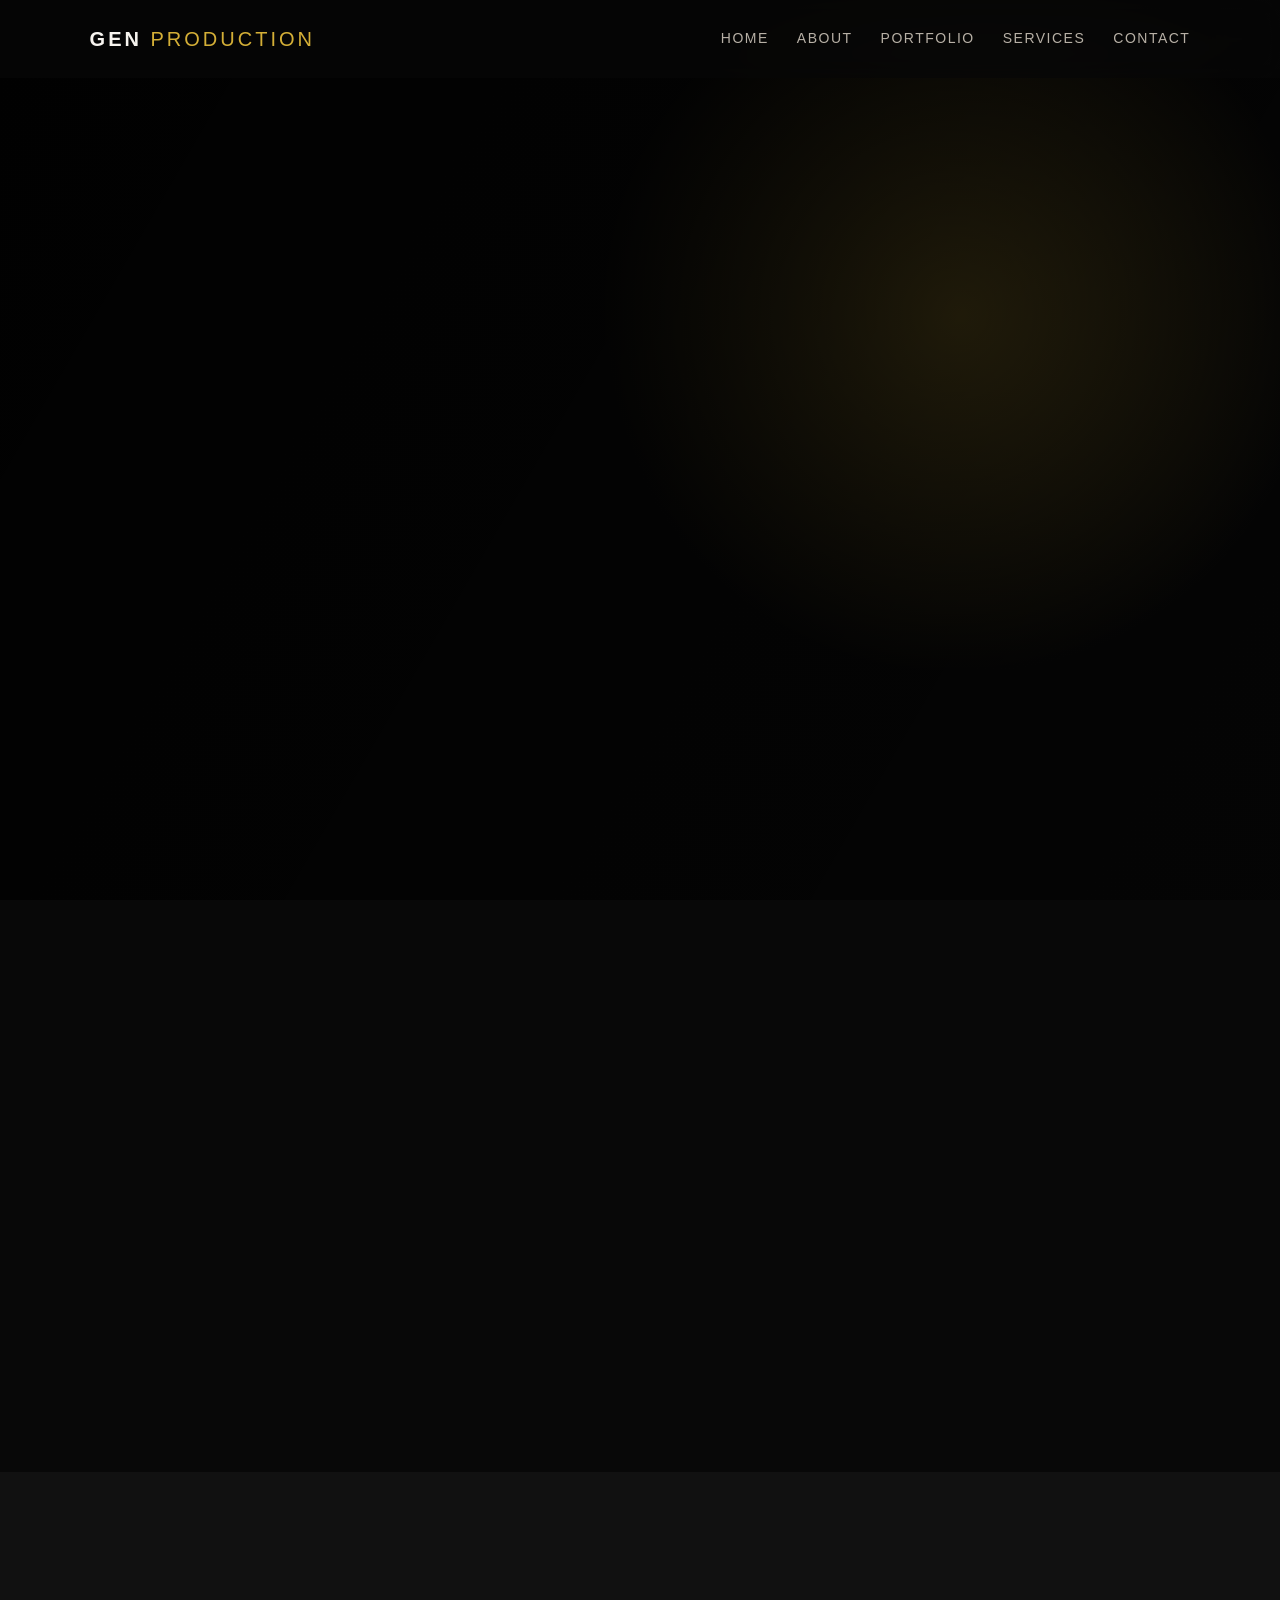
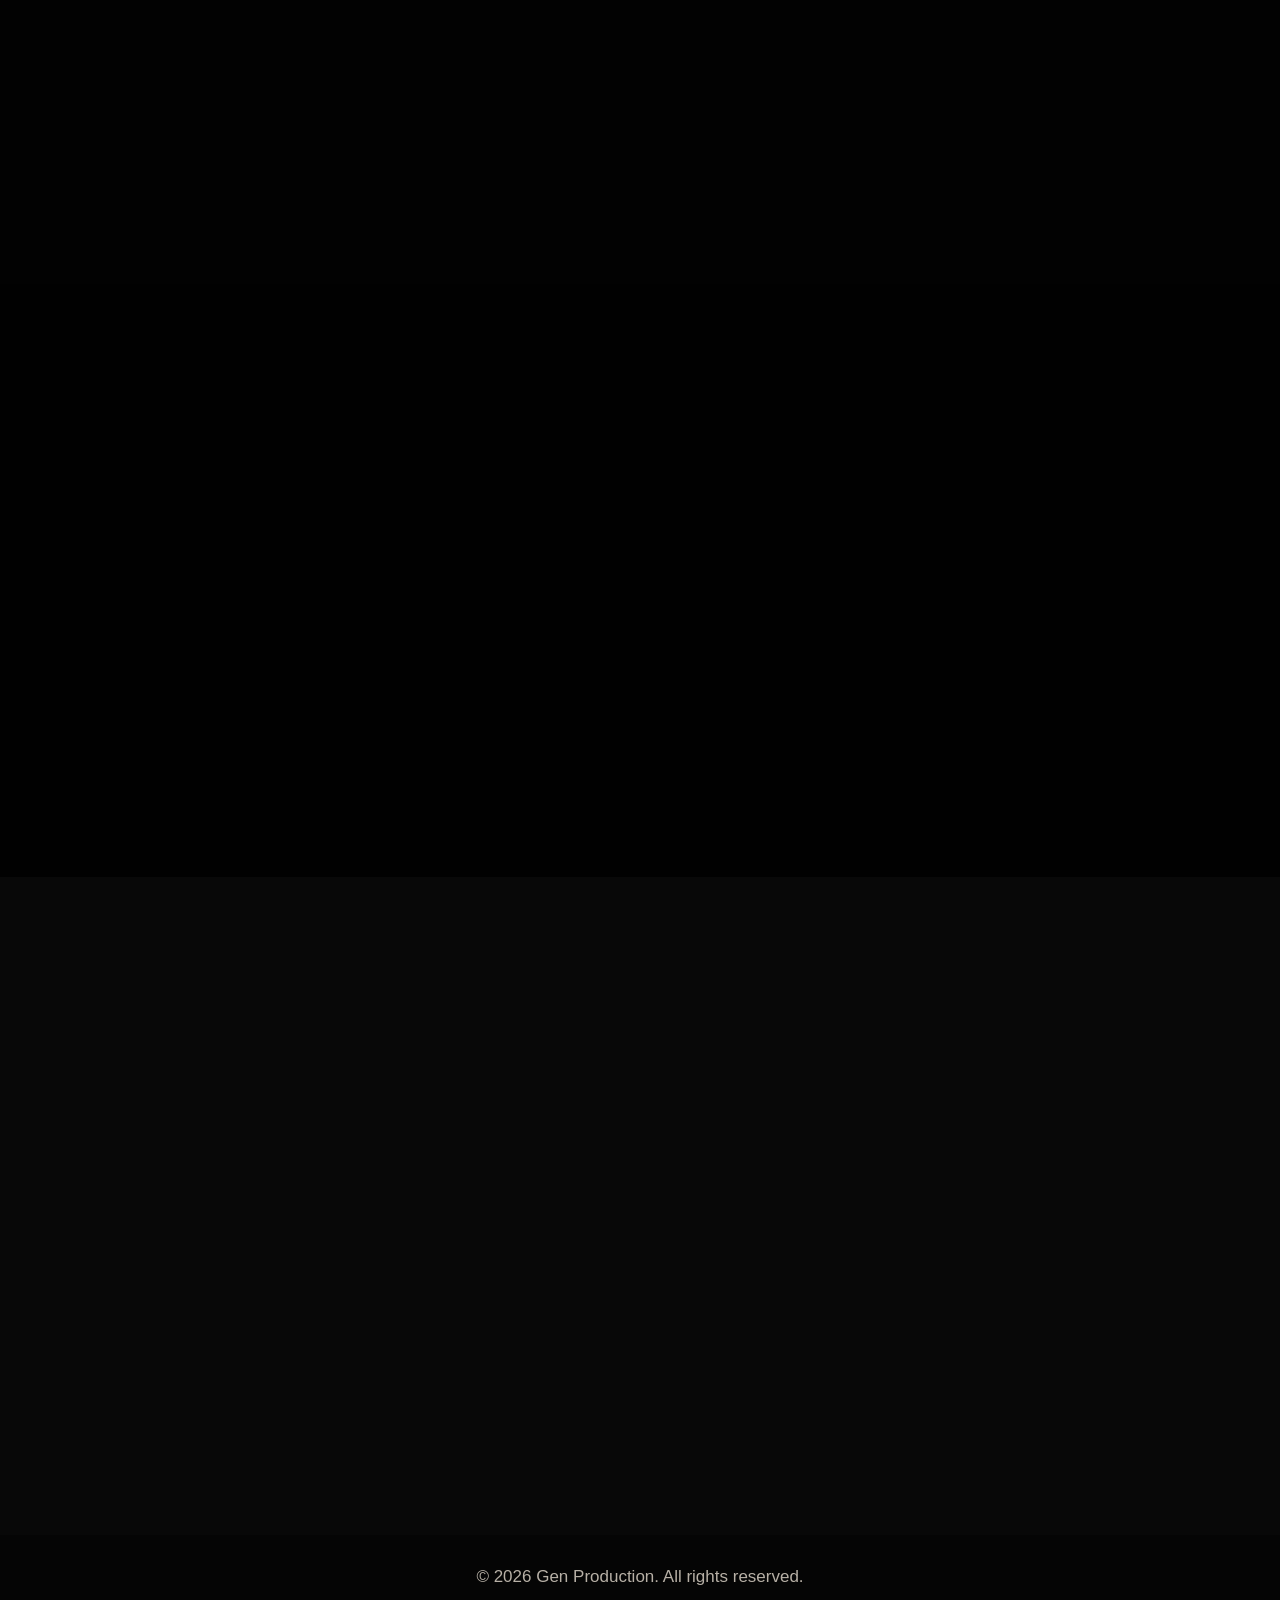
==== commit a88f446c: "Update index.html" ====
--- a/index.html
+++ b/index.html
@@ -5,7 +5,7 @@
   <meta name="viewport" content="width=device-width, initial-scale=1.0" />
   <title>Gen Production | Film, Photography & Creative Media</title>
   <meta name="description" content="Gen Production is a creative media brand for film production, photography, video editing, videography and visual storytelling." />
-  <link rel="stylesheet" href="assets/style.css" />
+  <link rel="stylesheet" href="style.css">
 </head>
 <body>
   <header class="site-header">
--- a/style.css
+++ b/style.css
@@ -0,0 +1,107 @@
+:root {
+  --black: #080808;
+  --dark: #111111;
+  --charcoal: #1d1d1d;
+  --gold: #d4af37;
+  --white: #f7f4ef;
+  --muted: #b7b0a6;
+}
+
+* { box-sizing: border-box; margin: 0; padding: 0; }
+html { scroll-behavior: smooth; }
+body { font-family: Arial, Helvetica, sans-serif; background: var(--black); color: var(--white); line-height: 1.7; }
+a { color: inherit; text-decoration: none; }
+
+.site-header { position: fixed; top: 0; width: 100%; z-index: 20; padding: 22px 7%; display: flex; justify-content: space-between; align-items: center; background: rgba(8,8,8,.72); backdrop-filter: blur(14px); }
+.logo { font-weight: 800; letter-spacing: 3px; font-size: 20px; }
+.logo span { color: var(--gold); font-weight: 500; }
+.nav { display: flex; gap: 28px; }
+.nav a { font-size: 14px; text-transform: uppercase; letter-spacing: 1.5px; color: var(--muted); }
+.nav a:hover { color: var(--gold); }
+.menu-toggle { display: none; background: none; border: none; color: var(--white); font-size: 28px; }
+
+.hero { min-height: 100vh; position: relative; display: flex; align-items: center; padding: 120px 7%; background: linear-gradient(120deg, rgba(0,0,0,.88), rgba(0,0,0,.45)), radial-gradient(circle at 75% 35%, rgba(212,175,55,.35), transparent 32%), url('https://images.unsplash.com/photo-1485846234645-a62644f84728?auto=format&fit=crop&w=1800&q=80') center/cover; }
+.hero-content { max-width: 760px; position: relative; z-index: 2; }
+.eyebrow { color: var(--gold); text-transform: uppercase; letter-spacing: 3px; font-size: 13px; margin-bottom: 15px; }
+h1 { font-size: clamp(44px, 7vw, 86px); line-height: 1.02; margin-bottom: 24px; }
+h2 { font-size: clamp(34px, 5vw, 58px); line-height: 1.12; margin-bottom: 18px; }
+h3 { font-size: 23px; margin-bottom: 10px; }
+p { color: var(--muted); font-size: 17px; }
+.hero-buttons { display: flex; gap: 14px; margin-top: 34px; flex-wrap: wrap; }
+.btn { display: inline-block; padding: 13px 24px; border: 1px solid var(--gold); text-transform: uppercase; font-size: 13px; letter-spacing: 1.5px; cursor: pointer; }
+.btn.primary { background: var(--gold); color: #090909; }
+.btn.secondary { color: var(--gold); }
+.btn:hover { transform: translateY(-2px); transition: .25s; }
+
+.section { padding: 105px 7%; }
+.split { display: grid; grid-template-columns: 1.4fr .8fr; gap: 50px; align-items: center; }
+.about-card, .service, .showreel-box, .contact-form { background: var(--charcoal); border: 1px solid rgba(212,175,55,.18); padding: 35px; }
+ul { list-style: none; }
+li { padding: 10px 0; color: var(--muted); border-bottom: 1px solid rgba(255,255,255,.08); }
+.dark { background: var(--dark); }
+.section-heading { max-width: 730px; margin-bottom: 45px; }
+.grid { display: grid; gap: 25px; }
+.portfolio-grid { grid-template-columns: repeat(4, 1fr); }
+.work-card { background: #151515; overflow: hidden; }
+.work-image { min-height: 330px; background-size: cover; background-position: center; filter: grayscale(.15); }
+.image-one { background-image: linear-gradient(rgba(0,0,0,.05), rgba(0,0,0,.35)), url('https://images.unsplash.com/photo-1500530855697-b586d89ba3ee?auto=format&fit=crop&w=900&q=80'); }
+.image-two { background-image: url('https://images.unsplash.com/photo-1492691527719-9d1e07e534b4?auto=format&fit=crop&w=900&q=80'); }
+.image-three { background-image: url('https://images.unsplash.com/photo-1516035069371-29a1b244cc32?auto=format&fit=crop&w=900&q=80'); }
+.image-four { background-image: url('https://images.unsplash.com/photo-1536240478700-b869070f9279?auto=format&fit=crop&w=900&q=80'); }
+.work-info { padding: 24px; }
+.service-grid { grid-template-columns: repeat(4, 1fr); }
+.service span { color: var(--gold); font-weight: 800; }
+.showreel { padding: 130px 7%; background: linear-gradient(rgba(0,0,0,.75), rgba(0,0,0,.9)), url('https://images.unsplash.com/photo-1518929458119-e5bf444c30f4?auto=format&fit=crop&w=1800&q=80') center/cover fixed; text-align: center; }
+.showreel-box { max-width: 760px; margin: auto; }
+.contact { display: grid; grid-template-columns: 1fr 1fr; gap: 45px; }
+.contact a { color: var(--gold); }
+.contact-form { display: grid; gap: 15px; }
+input, select, textarea { width: 100%; padding: 15px; background: #090909; color: var(--white); border: 1px solid rgba(255,255,255,.12); }
+textarea { min-height: 130px; }
+footer { padding: 28px 7%; text-align: center; background: #050505; }
+
+.reveal { opacity: 0; transform: translateY(24px); transition: .8s ease; }
+.reveal.visible { opacity: 1; transform: translateY(0); }
+
+@media (max-width: 950px) {
+  .portfolio-grid, .service-grid, .split, .contact { grid-template-columns: 1fr 1fr; }
+}
+@media (max-width: 700px) {
+  .menu-toggle { display: block; }
+  .nav { position: absolute; top: 72px; right: 7%; flex-direction: column; background: #111; padding: 20px; display: none; }
+  .nav.open { display: flex; }
+  .portfolio-grid, .service-grid, .split, .contact { grid-template-columns: 1fr; }
+  .hero { padding-top: 145px; }
+}
+.contact-buttons{
+    display:flex;
+    gap:20px;
+    margin-top:30px;
+}
+
+.contact-btn{
+    text-decoration:none;
+    color:white;
+    padding:2px 10px;
+    border-radius:50px;
+    border:1px solid rgba(255,255,255,0.15);
+    background:#111;
+    font-size:22px;
+    font-weight:bold;
+    transition:0.3s;
+}
+
+.contact-btn:hover{
+    transform:translateY(-3px);
+}
+
+.showreel-video{
+    width:100%;
+    max-width:1100px;
+    margin:auto;
+}
+
+.showreel-video iframe{
+    border:none;
+    border-radius:10px;
+}
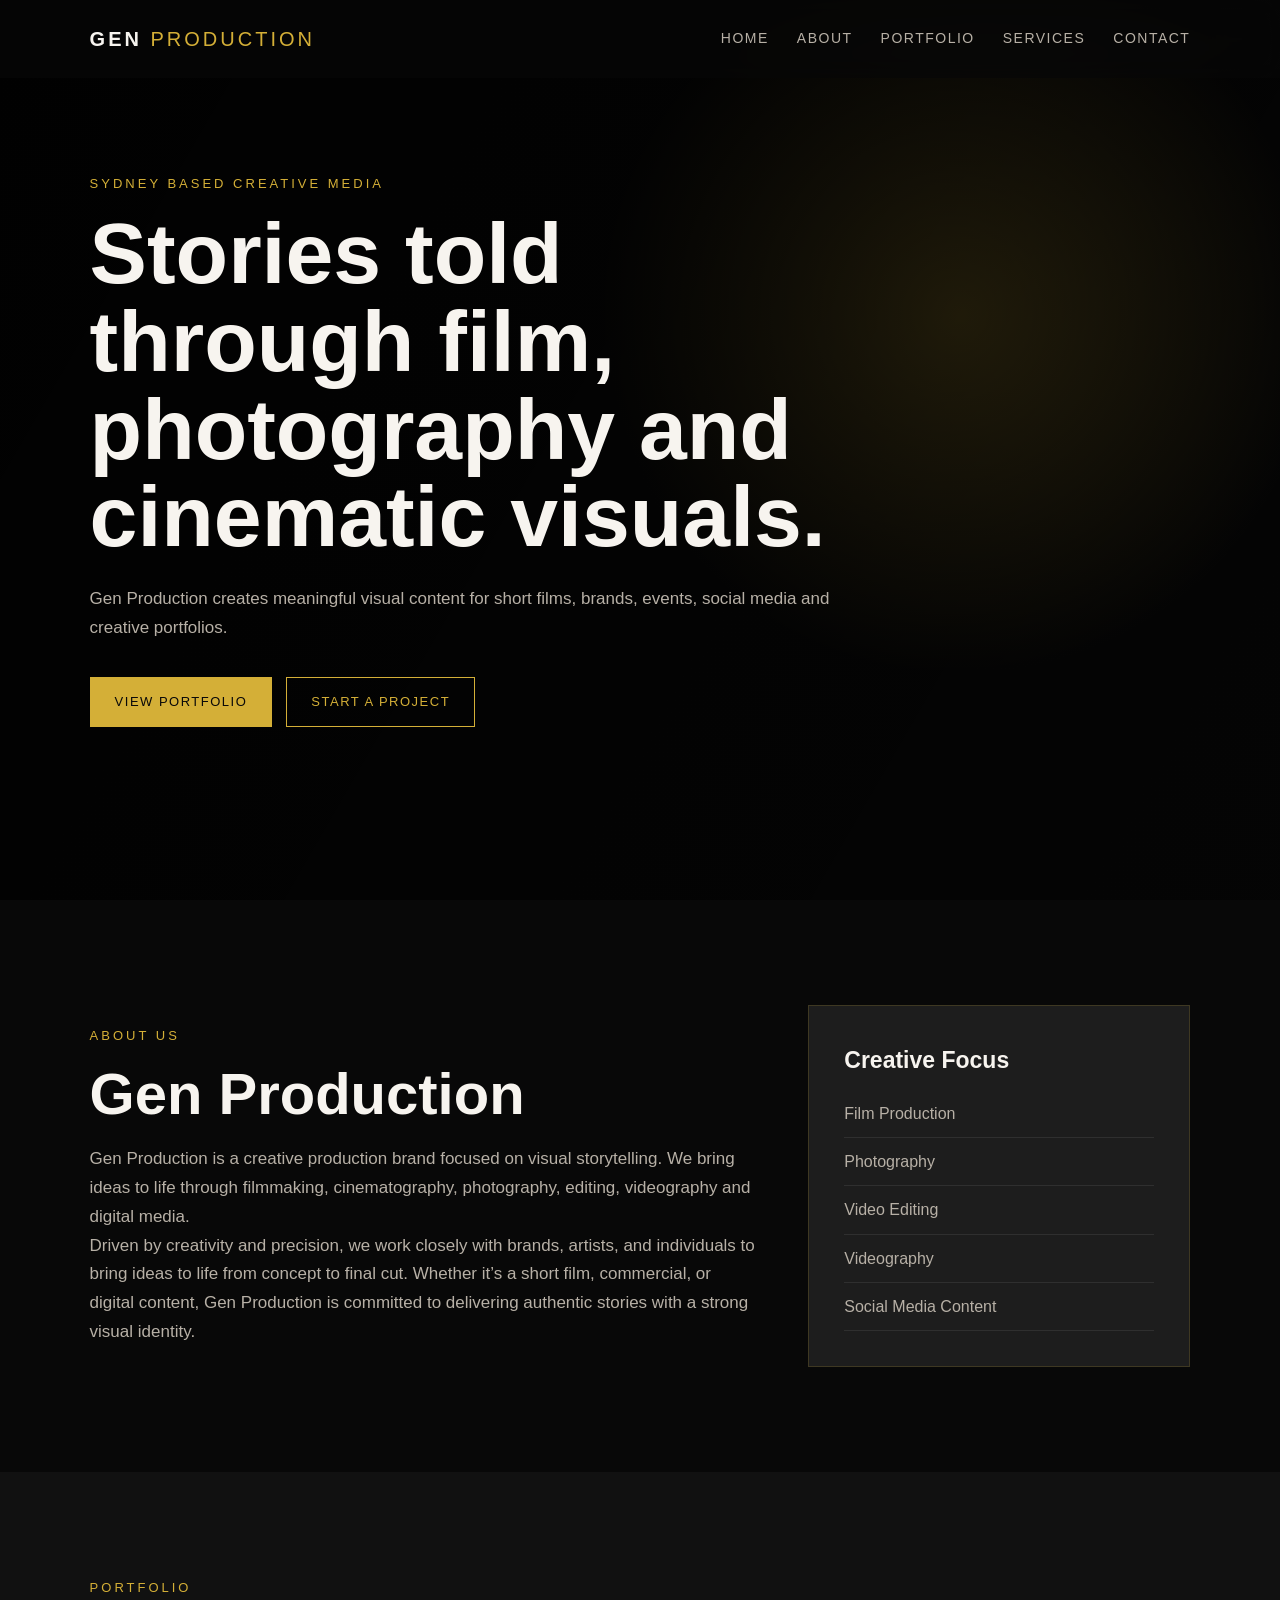
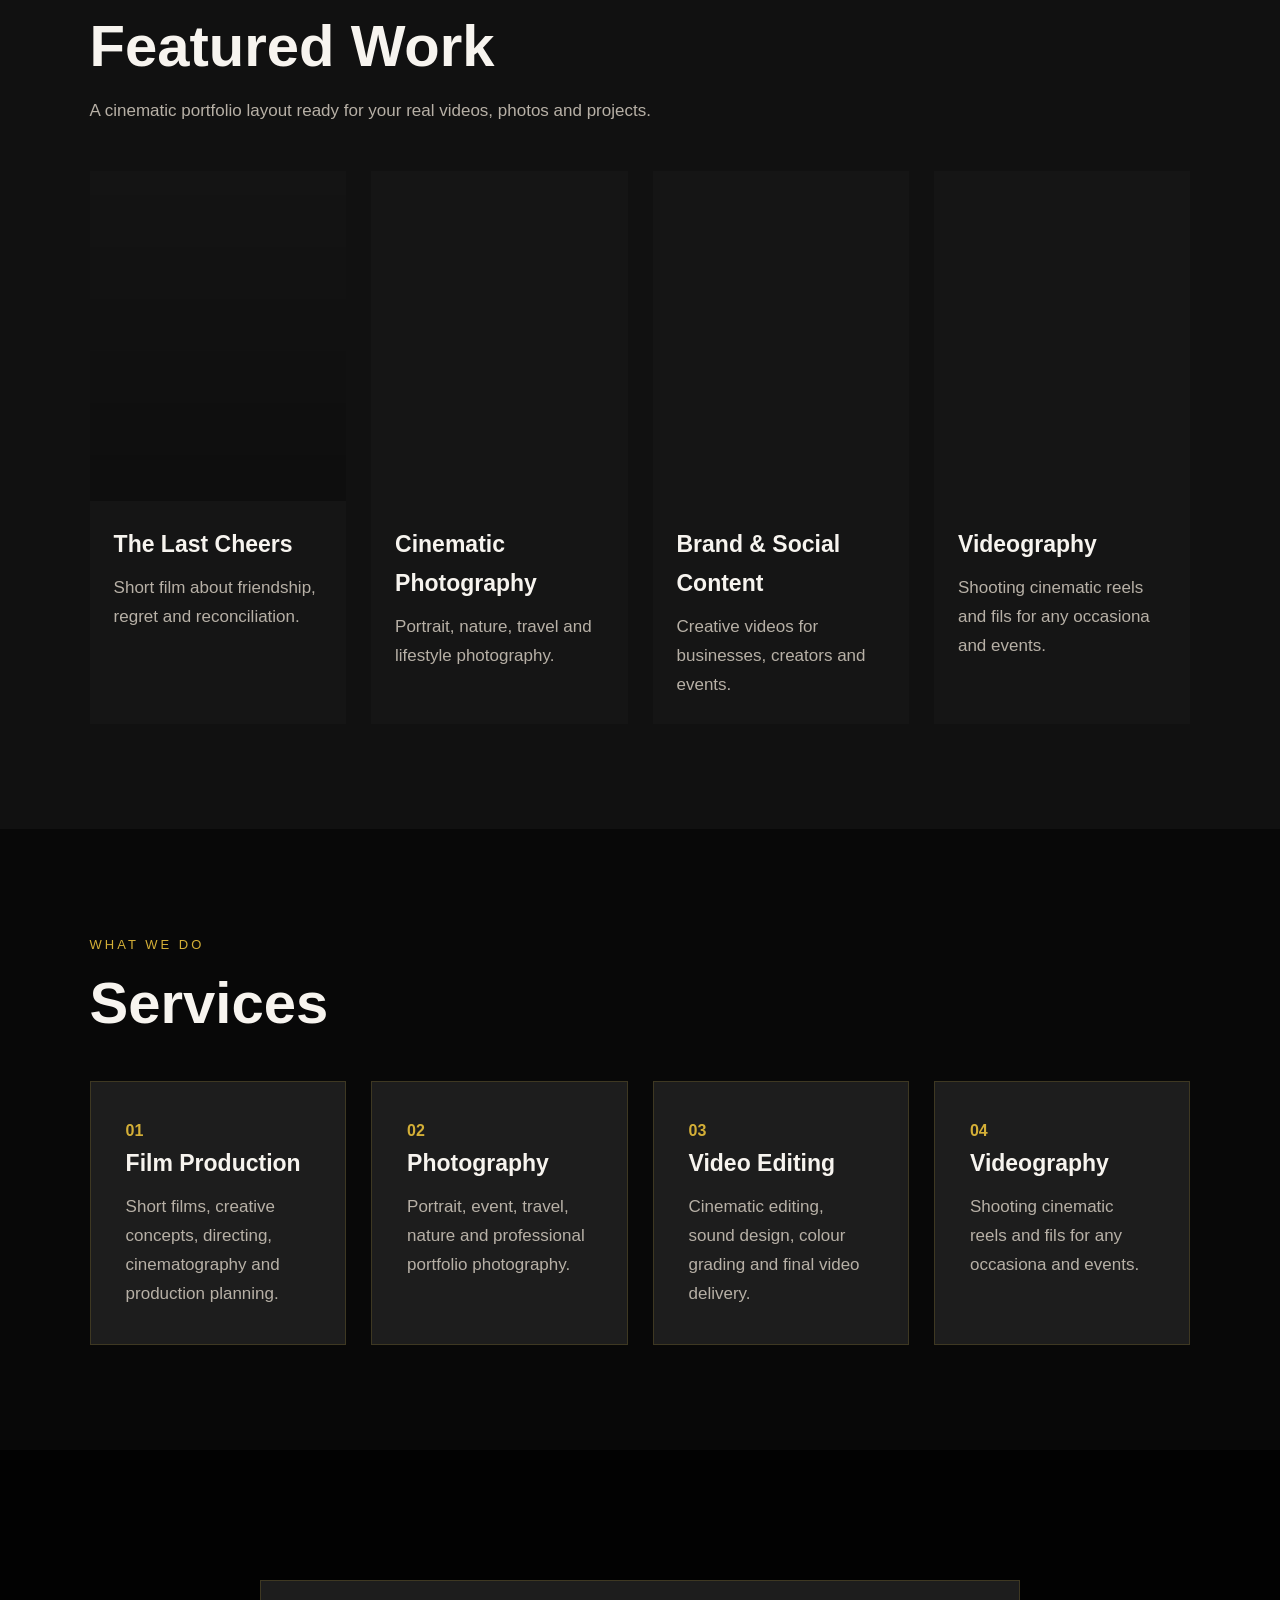
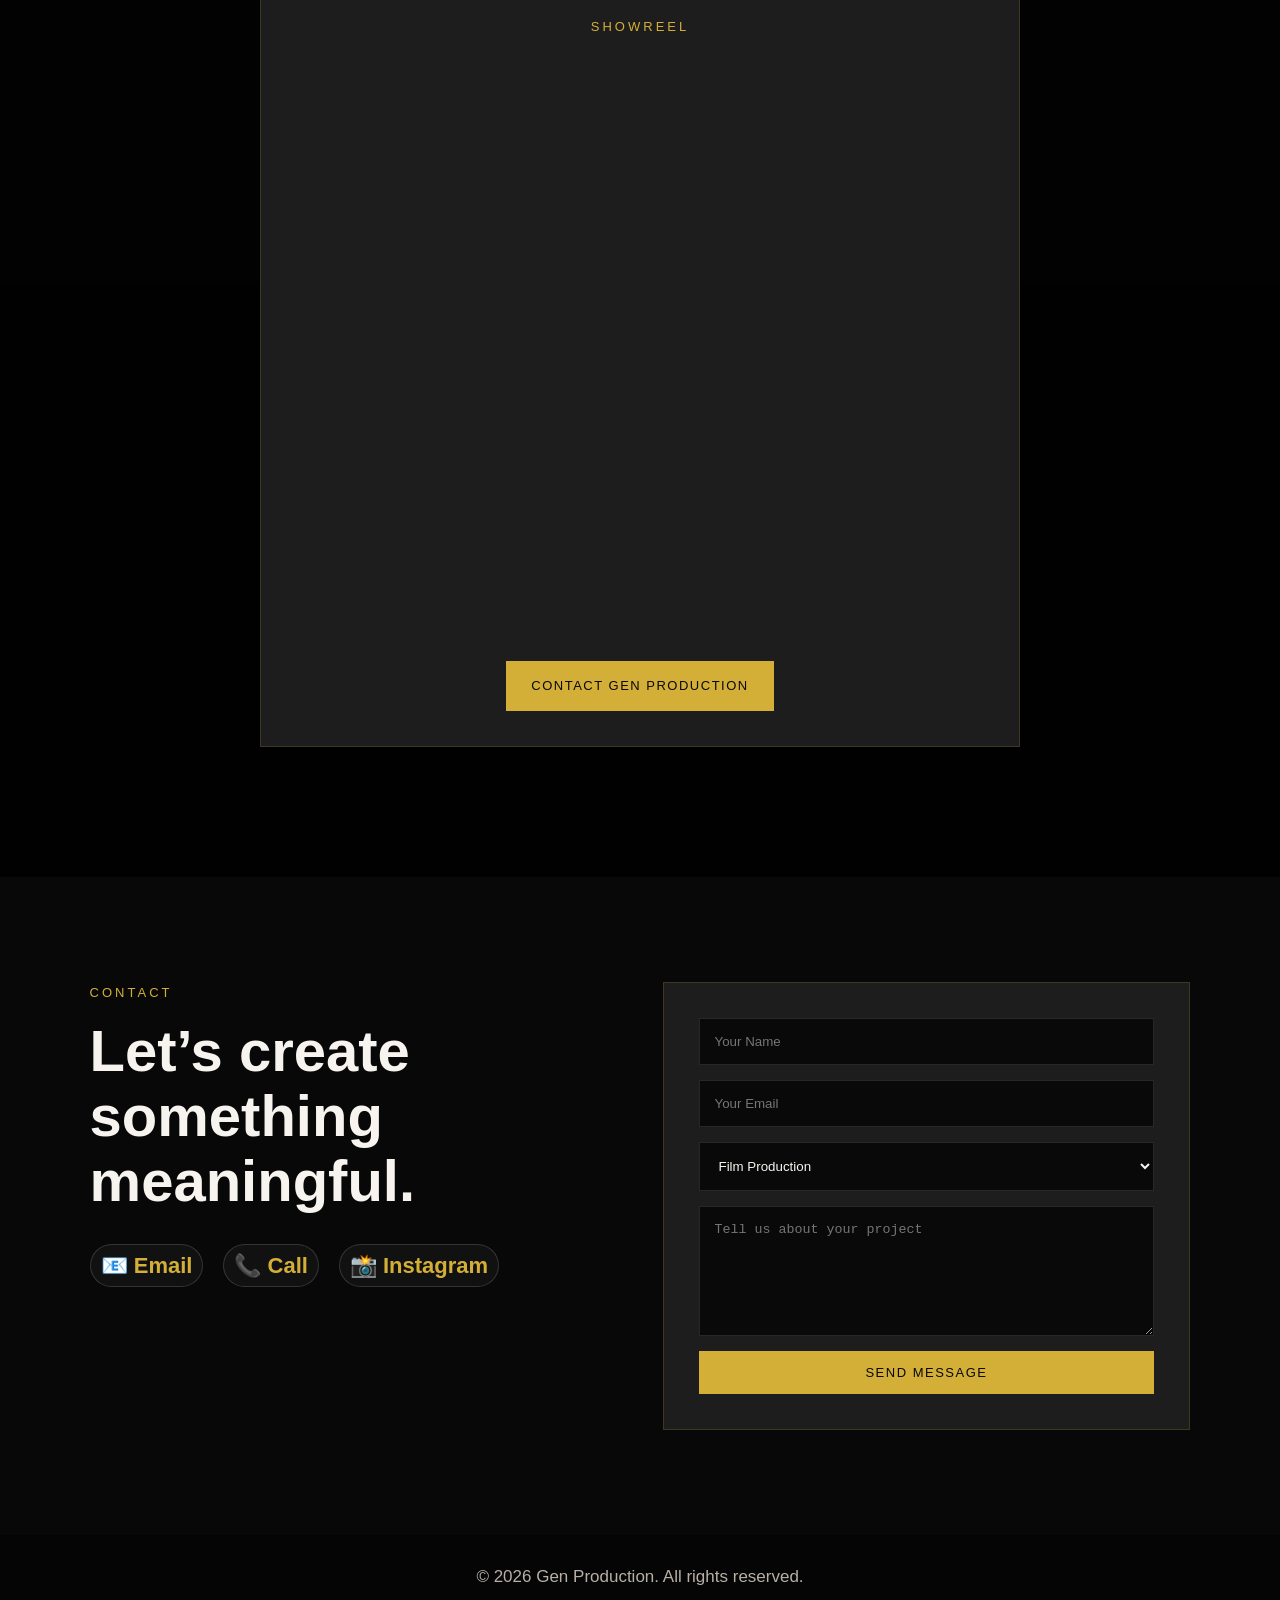
==== commit c52d524b: "Update index.html" ====
--- a/index.html
+++ b/index.html
@@ -162,6 +162,6 @@
     <p>© 2026 Gen Production. All rights reserved.</p>
   </footer>
 
-  <script src="assets/script.js"></script>
+  <script src="script.js"></script>
 </body>
 </html>
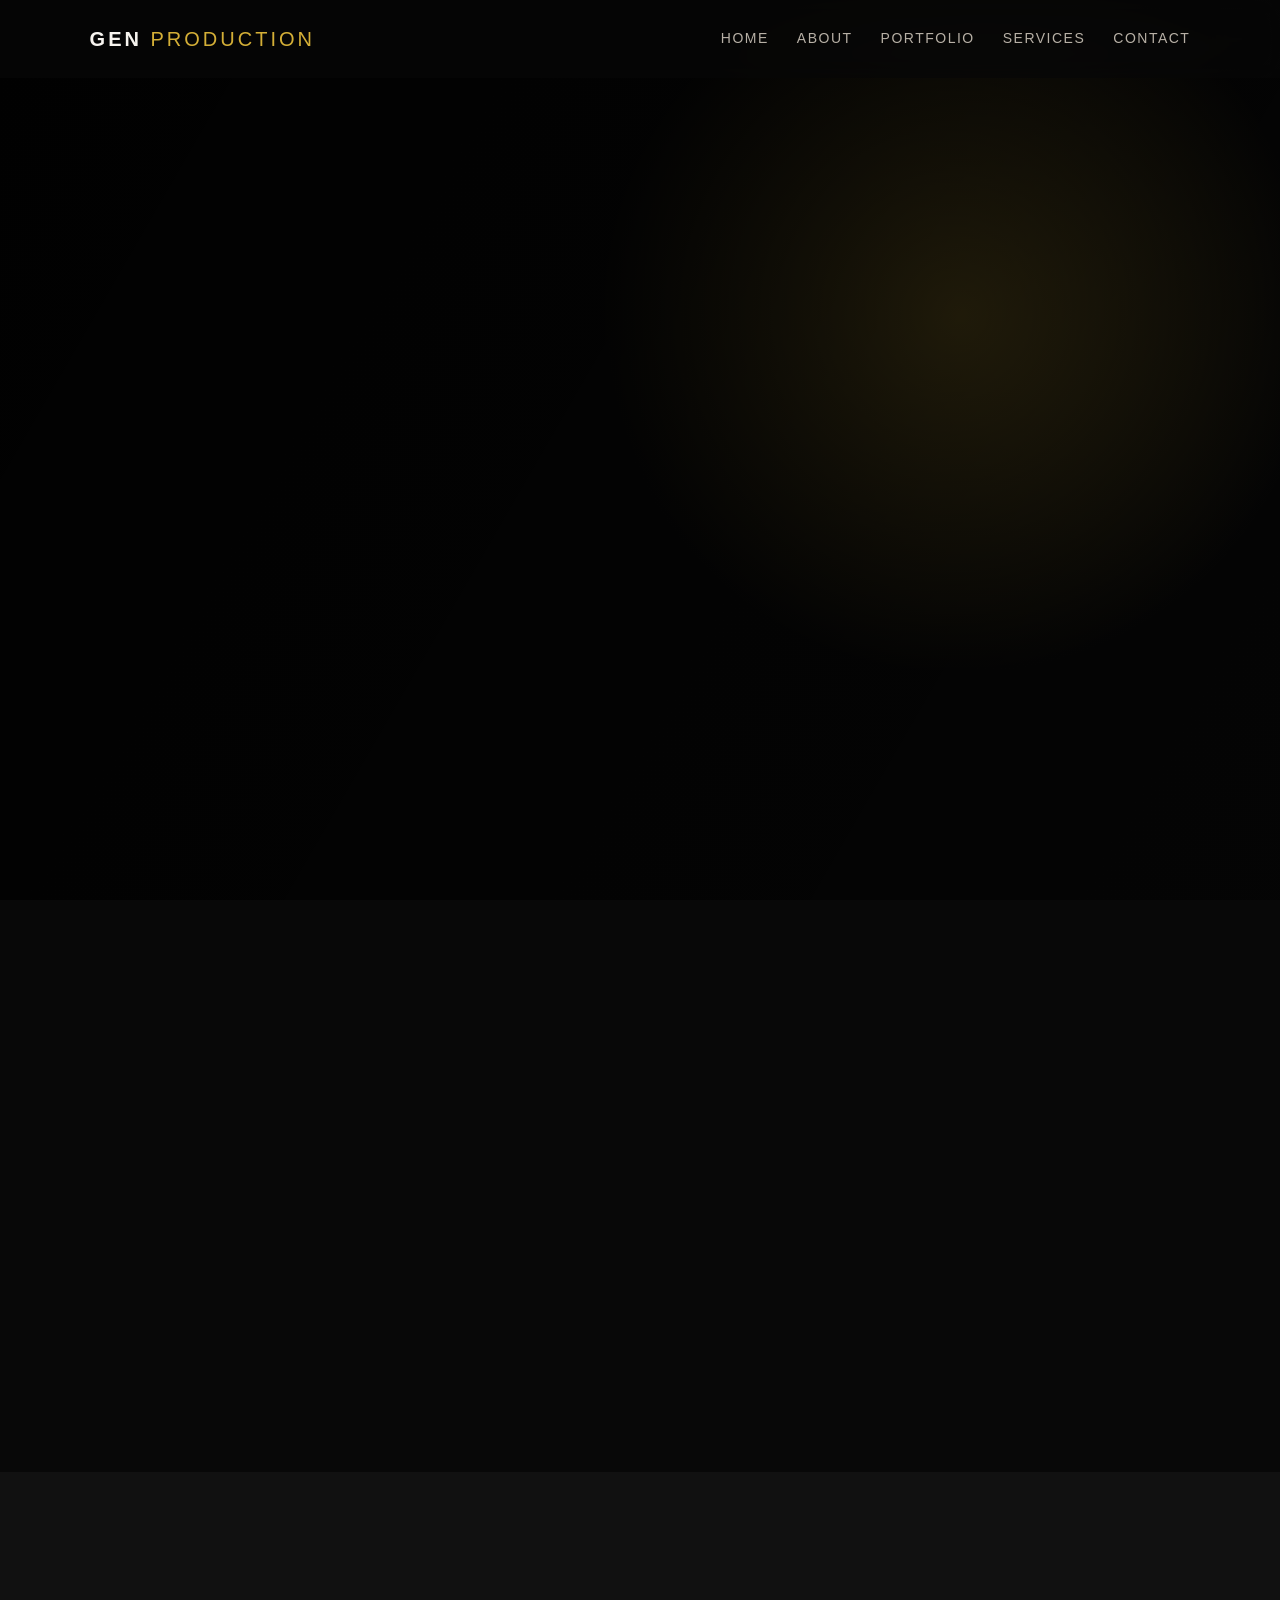
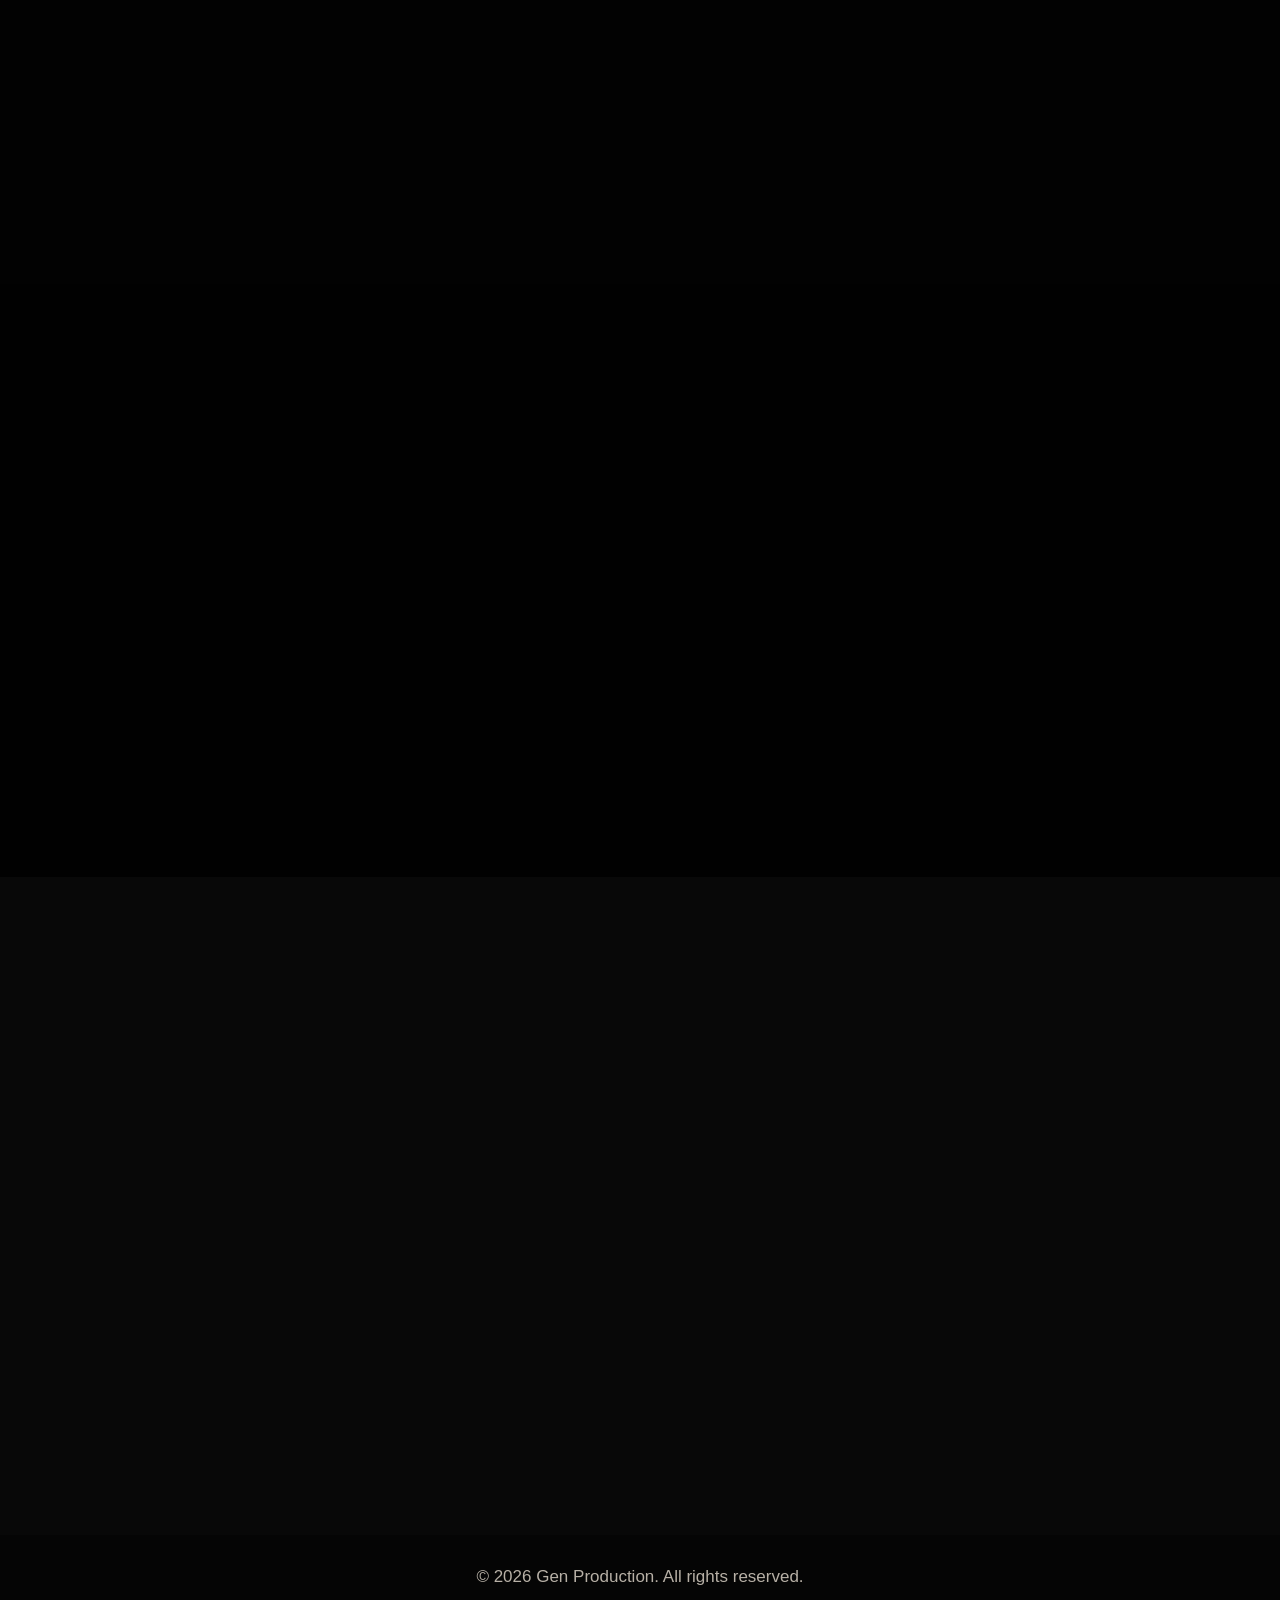
==== commit 4d2ddd5b: "Update index.html" ====
--- a/index.html
+++ b/index.html
@@ -162,6 +162,6 @@
     <p>© 2026 Gen Production. All rights reserved.</p>
   </footer>
 
-  <script src="script.js"></script>
+  <script src="assets/script.js"></script>
 </body>
 </html>
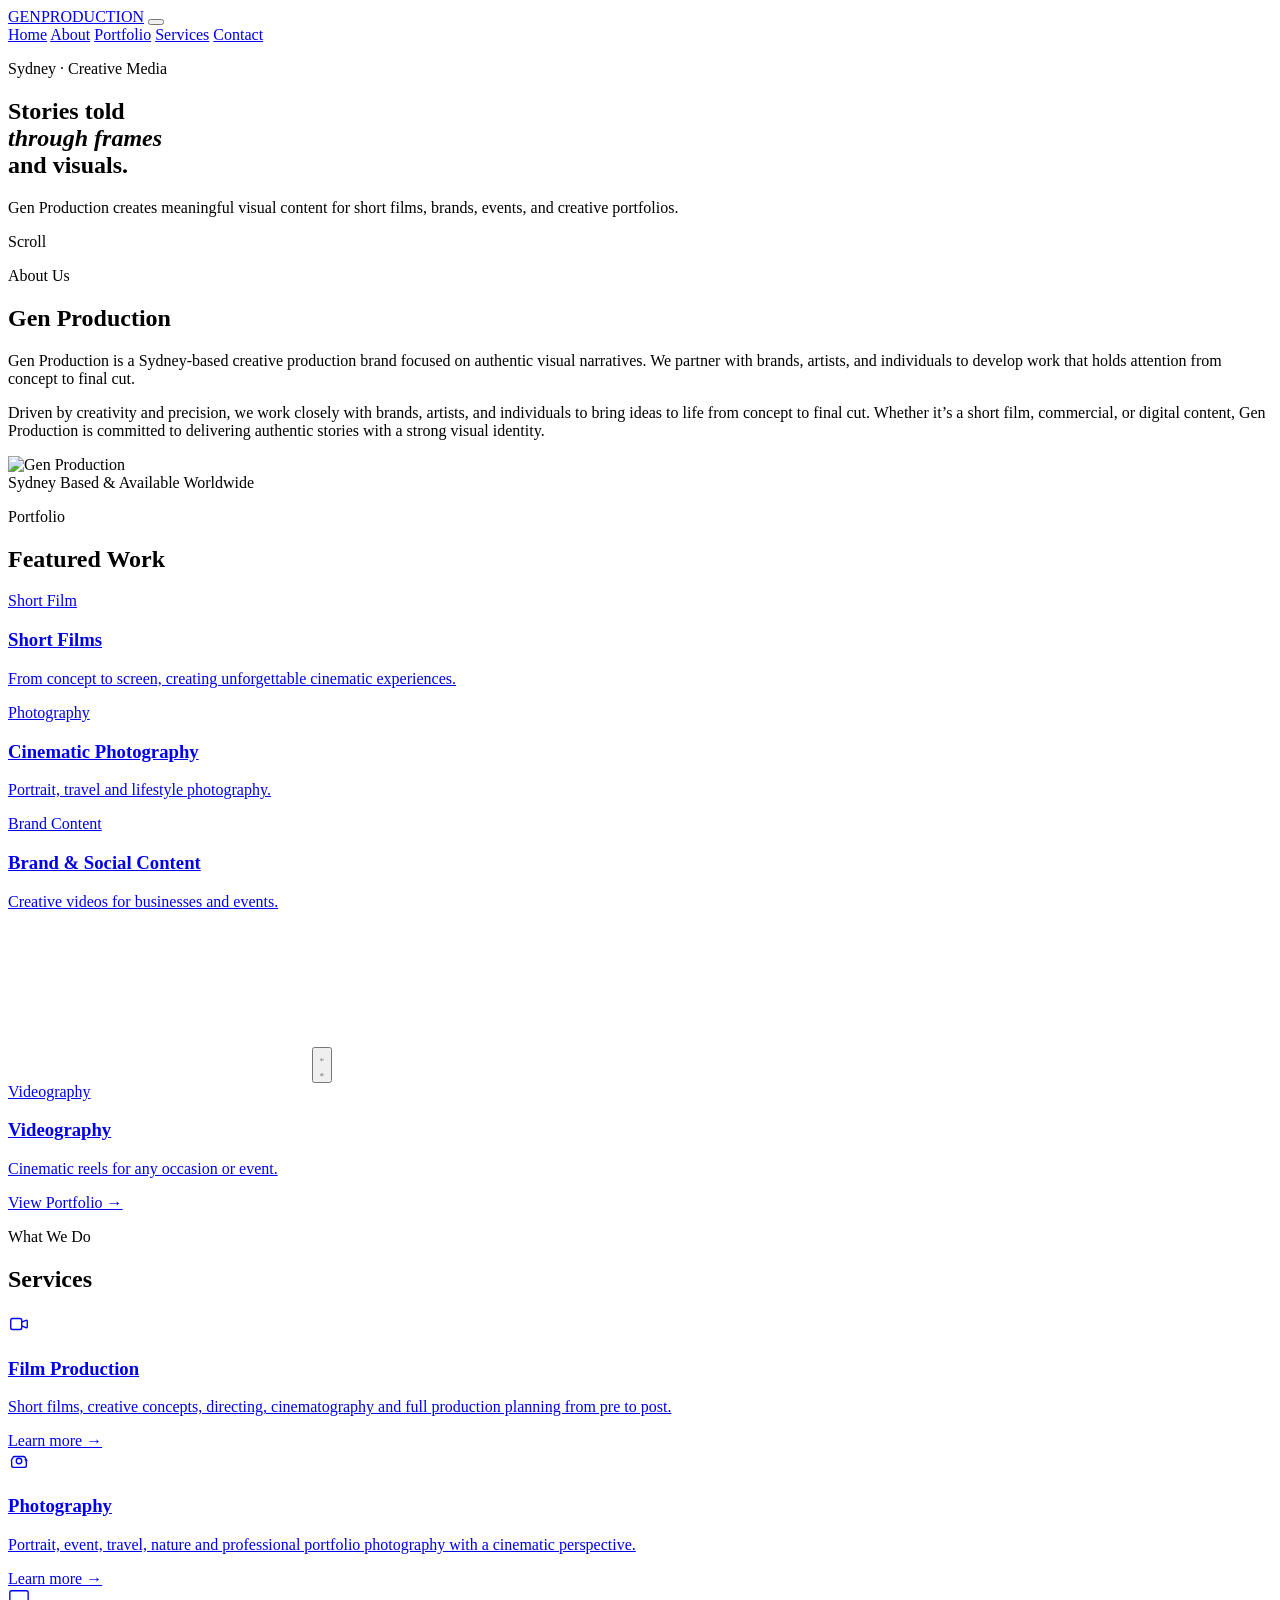
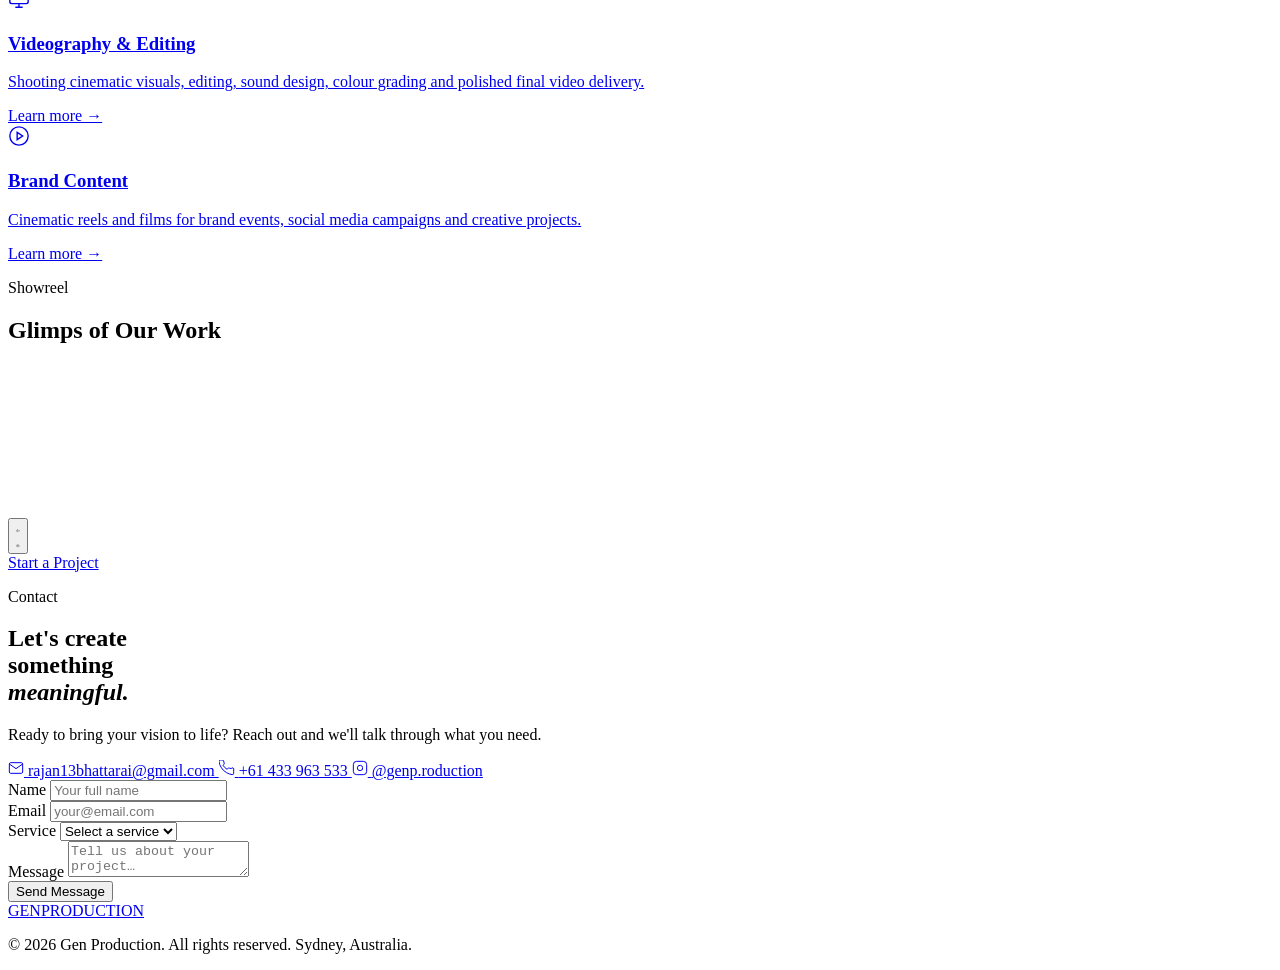
==== commit fc453c57: "Add files via upload" ====
--- a/index.html
+++ b/index.html
@@ -4,14 +4,21 @@
   <meta charset="UTF-8" />
   <meta name="viewport" content="width=device-width, initial-scale=1.0" />
   <title>Gen Production | Film, Photography & Creative Media</title>
-  <meta name="description" content="Gen Production is a creative media brand for film production, photography, video editing, videography and visual storytelling." />
-  <link rel="stylesheet" href="style.css">
+  <meta name="description" content="Gen Production is a Sydney-based creative media brand for film production, photography, video editing, videography and visual storytelling." />
+  <link rel="preconnect" href="https://fonts.googleapis.com" />
+  <link rel="preconnect" href="https://fonts.gstatic.com" crossorigin />
+  <link href="https://fonts.googleapis.com/css2?family=Cormorant+Garamond:ital,wght@0,300;0,400;0,600;1,300;1,400&family=Inter:wght@300;400;500&display=swap" rel="stylesheet" />
+  <link rel="stylesheet" href="assets/style.css" />
 </head>
 <body>
-  <header class="site-header">
-    <a href="#home" class="logo">GEN <span>PRODUCTION</span></a>
-    <button class="menu-toggle" aria-label="Open menu">☰</button>
-    <nav class="nav">
+
+  <!-- HEADER -->
+  <header class="site-header" id="site-header">
+    <a href="#home" class="logo">GEN<span>PRODUCTION</span></a>
+    <button class="menu-toggle" aria-label="Open menu" aria-expanded="false">
+      <span></span><span></span><span></span>
+    </button>
+    <nav class="nav" id="nav">
       <a href="#home">Home</a>
       <a href="#about">About</a>
       <a href="#portfolio">Portfolio</a>
@@ -21,145 +28,244 @@
   </header>
 
   <main>
+
+    <!-- HERO -->
     <section id="home" class="hero">
-      <div class="hero-overlay"></div>
-      <div class="hero-content reveal">
-        <p class="eyebrow">Sydney Based Creative Media</p>
-        <h1>Stories told through film, photography and cinematic visuals.</h1>
-        <p>Gen Production creates meaningful visual content for short films, brands, events, social media and creative portfolios.</p>
-        <div class="hero-buttons">
-          <a href="#portfolio" class="btn primary">View Portfolio</a>
-          <a href="#contact" class="btn secondary">Start a Project</a>
-        </div>
-      </div>
-    </section>
-
-    <section id="about" class="section split">
-      <div class="reveal">
+      <div class="hero-bg"></div>
+      <div class="hero-noise"></div>
+      <div class="hero-content">
+        <p class="eyebrow reveal-up" style="--d:0ms">Sydney · Creative Media</p>
+        <h1 class="reveal-up" style="--d:120ms">Stories told<br><em>through frames</em><br>and visuals.</h1>
+        <p class="hero-sub reveal-up" style="--d:240ms">Gen Production creates meaningful visual content for short films, brands, events, and creative portfolios.</p>
+      </div>
+      <div class="hero-scroll">
+        <span class="scroll-line"></span>
+        <span class="scroll-label">Scroll</span>
+      </div>
+    </section>
+
+    <!-- ABOUT -->
+    <section id="about" class="section about-section">
+      <div class="about-text reveal-up">
         <p class="eyebrow">About Us</p>
         <h2>Gen Production</h2>
-        <p>Gen Production is a creative production brand focused on visual storytelling. We bring ideas to life through filmmaking, cinematography, photography, editing, videography and digital media.</p>
+        <p>Gen Production is a Sydney-based creative production brand focused on authentic visual narratives. We partner with brands, artists, and individuals to develop work that holds attention from concept to final cut.</p>
         <p>Driven by creativity and precision, we work closely with brands, artists, and individuals to bring ideas to life from concept to final cut. Whether it’s a short film, commercial, or digital content, Gen Production is committed to delivering authentic stories with a strong visual identity.</p>
       </div>
-      <div class="about-card reveal">
-        <h3>Creative Focus</h3>
-        <ul>
-          <li>Film Production</li>
-          <li>Photography</li>
-          <li>Video Editing</li>
-          <li>Videography</li>
-          <li>Social Media Content</li>
-        </ul>
-      </div>
-    </section>
-
-    <section id="portfolio" class="section dark">
-      <div class="section-heading reveal">
+      <div class="about-sidebar reveal-up" style="--d:150ms">
+        <div class="sidebar-card sidebar-card-logo">
+          <img src="assets/logo.png" alt="Gen Production" class="sidebar-logo-full" />
+        </div>
+        <div class="sidebar-stat">
+          <span class="stat-number">Sydney</span>
+          <span class="stat-label">Based &amp; Available Worldwide</span>
+        </div>
+      </div>
+    </section>
+
+    <!-- PORTFOLIO -->
+    <section id="portfolio" class="section portfolio-section">
+      <div class="section-heading reveal-up">
         <p class="eyebrow">Portfolio</p>
         <h2>Featured Work</h2>
-        <p>A cinematic portfolio layout ready for your real videos, photos and projects.</p>
-      </div>
-
-      <div class="grid portfolio-grid">
-        <article class="work-card reveal">
-          <div class="work-image image-one"></div>
-          <div class="work-info">
-            <h3>The Last Cheers</h3>
-            <p>Short film about friendship, regret and reconciliation.</p>
+      </div>
+      <div class="portfolio-grid">
+        <a href="portfolio/short-film.html" class="work-card large reveal-up" style="--d:0ms">
+          <div class="work-image image-one">
+            <div class="work-overlay">
+              <div class="work-tag">Short Film</div>
+              <div class="work-info">
+                <h3>Short Films</h3>
+                <p>From concept to screen, creating unforgettable cinematic experiences.</p>
+              </div>
+            </div>
+          </div>
+        </a>
+        <a href="portfolio/photography.html" class="work-card reveal-up" style="--d:80ms">
+          <div class="work-image image-two">
+            <div class="work-overlay">
+              <div class="work-tag">Photography</div>
+              <div class="work-info">
+                <h3>Cinematic Photography</h3>
+                <p>Portrait, travel and lifestyle photography.</p>
+              </div>
+            </div>
+          </div>
+        </a>
+        <a href="portfolio/brand-content.html" class="work-card reveal-up" style="--d:160ms">
+          <div class="work-image image-three">
+            <div class="work-overlay">
+              <div class="work-tag">Brand Content</div>
+              <div class="work-info">
+                <h3>Brand &amp; Social Content</h3>
+                <p>Creative videos for businesses and events.</p>
+              </div>
+            </div>
+          </div>
+        </a>
+        <article class="work-card wide reveal-up" style="--d:240ms" id="videography-card">
+          <div class="work-video">
+            <video
+              id="videography-video"
+              src="assets/VIDEO.mp4"
+              muted
+              loop
+              playsinline
+              preload="metadata"
+            ></video>
+            <button class="work-sound-toggle" id="videography-sound-toggle" aria-label="Unmute video" aria-pressed="false" type="button">
+              <svg class="icon-muted" viewBox="0 0 24 24" fill="none" stroke="currentColor" stroke-width="1.6" stroke-linecap="round" stroke-linejoin="round"><polygon points="11 5 6 9 2 9 2 15 6 15 11 19 11 5"/><line x1="23" y1="9" x2="17" y2="15"/><line x1="17" y1="9" x2="23" y2="15"/></svg>
+              <svg class="icon-unmuted" viewBox="0 0 24 24" fill="none" stroke="currentColor" stroke-width="1.6" stroke-linecap="round" stroke-linejoin="round"><polygon points="11 5 6 9 2 9 2 15 6 15 11 19 11 5"/><path d="M15.54 8.46a5 5 0 010 7.07"/><path d="M19.07 4.93a10 10 0 010 14.14"/></svg>
+            </button>
+            <a href="portfolio/videography-editing.html" class="work-overlay work-overlay-link">
+              <div class="work-tag">Videography</div>
+              <div class="work-info">
+                <h3>Videography</h3>
+                <p>Cinematic reels for any occasion or event.</p>
+                <span class="work-view-more">View Portfolio →</span>
+              </div>
+            </a>
           </div>
         </article>
-        <article class="work-card reveal">
-          <div class="work-image image-two"></div>
-          <div class="work-info">
-            <h3>Cinematic Photography</h3>
-            <p>Portrait, nature, travel and lifestyle photography.</p>
-          </div>
-        </article>
-        <article class="work-card reveal">
-          <div class="work-image image-three"></div>
-          <div class="work-info">
-            <h3>Brand & Social Content</h3>
-            <p>Creative videos for businesses, creators and events.</p>
-          </div>
-        </article>
-        <article class="work-card reveal">
-          <div class="work-image image-four"></div>
-          <div class="work-info">
-            <h3>Videography</h3>
-            <p>Shooting cinematic reels and fils for any occasiona and events.</p>
-          </div>
-        </article>
-      </div>
-    </section>
-
-    <section id="services" class="section">
-      <div class="section-heading reveal">
+      </div>
+    </section>
+
+    <!-- SERVICES -->
+    <section id="services" class="section services-section">
+      <div class="section-heading reveal-up">
         <p class="eyebrow">What We Do</p>
         <h2>Services</h2>
       </div>
-      <div class="grid service-grid">
-        <div class="service reveal"><span>01</span><h3>Film Production</h3><p>Short films, creative concepts, directing, cinematography and production planning.</p></div>
-        <div class="service reveal"><span>02</span><h3>Photography</h3><p>Portrait, event, travel, nature and professional portfolio photography.</p></div>
-        <div class="service reveal"><span>03</span><h3>Video Editing</h3><p>Cinematic editing, sound design, colour grading and final video delivery.</p></div>
-        <div class="service reveal"><span>04</span><h3>Videography</h3><p>Shooting cinematic reels and fils for any occasiona and events.</p></div>
-      </div>
-    </section>
-
-    <section class="showreel">
-      <div class="showreel-box reveal">
-        <p class="eyebrow">Showreel</p>
-        <div class="showreel-video">
-    <iframe
-        width="100%"
-        height="600"
-        src="https://www.youtube.com/embed/devlBqWCUs8?autoplay=1&mute=1&loop=1&playlist=devlBqWCUs8&controls=1"
-        title="Showreel"
-        frameborder="0"
-        allow="autoplay; encrypted-media"
-        allowfullscreen>
-    </iframe>
-</div>
-        <a class="btn primary" href="#contact">Contact Gen Production</a>
-      </div>
-    </section>
-
-    <section id="contact" class="section contact">
-      <div class="reveal">
+      <div class="services-grid">
+        <a href="services/film-production.html" class="service-item reveal-up" style="--d:0ms">
+          <div class="service-icon">
+            <svg width="22" height="22" viewBox="0 0 24 24" fill="none" stroke="currentColor" stroke-width="1.5"><path d="M15 10l4.553-2.069A1 1 0 0121 8.862v6.276a1 1 0 01-1.447.894L15 14M3 8a2 2 0 012-2h8a2 2 0 012 2v8a2 2 0 01-2 2H5a2 2 0 01-2-2V8z"/></svg>
+          </div>
+          <h3>Film Production</h3>
+          <p>Short films, creative concepts, directing, cinematography and full production planning from pre to post.</p>
+          <span class="service-arrow">Learn more →</span>
+        </a>
+        <a href="services/photography.html" class="service-item reveal-up" style="--d:80ms">
+          <div class="service-icon">
+            <svg width="22" height="22" viewBox="0 0 24 24" fill="none" stroke="currentColor" stroke-width="1.5"><circle cx="12" cy="12" r="3"/><path d="M20.188 10.934l-1.67-2.89a2 2 0 00-1.73-1.007H7.212a2 2 0 00-1.73 1.007l-1.67 2.89A4 4 0 004 12.967V17a2 2 0 002 2h12a2 2 0 002-2v-4.033a4 4 0 00-.812-2.033z"/></svg>
+          </div>
+          <h3>Photography</h3>
+          <p>Portrait, event, travel, nature and professional portfolio photography with a cinematic perspective.</p>
+          <span class="service-arrow">Learn more →</span>
+        </a>
+        <a href="services/videography-editing.html" class="service-item reveal-up" style="--d:160ms">
+          <div class="service-icon">
+            <svg width="22" height="22" viewBox="0 0 24 24" fill="none" stroke="currentColor" stroke-width="1.5"><rect x="2" y="3" width="20" height="14" rx="2"/><path d="M8 21h8M12 17v4"/></svg>
+          </div>
+          <h3>Videography &amp; Editing</h3>
+          <p>Shooting cinematic visuals, editing, sound design, colour grading and polished final video delivery.</p>
+          <span class="service-arrow">Learn more →</span>
+        </a>
+        <a href="services/brand-content.html" class="service-item reveal-up" style="--d:240ms">
+          <div class="service-icon">
+            <svg width="22" height="22" viewBox="0 0 24 24" fill="none" stroke="currentColor" stroke-width="1.5"><circle cx="12" cy="12" r="10"/><polygon points="10 8 16 12 10 16 10 8"/></svg>
+          </div>
+          <h3>Brand Content</h3>
+          <p>Cinematic reels and films for brand events, social media campaigns and creative projects.</p>
+          <span class="service-arrow">Learn more →</span>
+        </a>
+      </div>
+    </section>
+
+    <!-- SHOWREEL -->
+    <section class="showreel-section">
+      <div class="showreel-inner">
+        <div class="showreel-header reveal-up">
+          <p class="eyebrow">Showreel</p>
+          <h2>Glimps of Our Work</h2>
+        </div>
+        <div class="showreel-frame reveal-up" style="--d:100ms" id="showreel-frame">
+          <iframe
+            id="showreel-iframe"
+            width="100%"
+            height="100%"
+            src="https://www.youtube.com/embed/3K1MIFTAaUM?enablejsapi=1&controls=1&rel=0&modestbranding=1&vq=hd1080&hd=1&autoplay=1&mute=1&playsinline=1"
+            title="Gen Production Showreel"
+            frameborder="0"
+            allow="accelerometer; autoplay; clipboard-write; encrypted-media; gyroscope; picture-in-picture; web-share"
+            referrerpolicy="strict-origin-when-cross-origin"
+            allowfullscreen>
+          </iframe>
+          <button class="work-sound-toggle showreel-sound-toggle" id="showreel-sound-toggle" aria-label="Unmute video" aria-pressed="false" type="button">
+            <svg class="icon-muted" viewBox="0 0 24 24" fill="none" stroke="currentColor" stroke-width="1.6" stroke-linecap="round" stroke-linejoin="round"><polygon points="11 5 6 9 2 9 2 15 6 15 11 19 11 5"/><line x1="23" y1="9" x2="17" y2="15"/><line x1="17" y1="9" x2="23" y2="15"/></svg>
+            <svg class="icon-unmuted" viewBox="0 0 24 24" fill="none" stroke="currentColor" stroke-width="1.6" stroke-linecap="round" stroke-linejoin="round"><polygon points="11 5 6 9 2 9 2 15 6 15 11 19 11 5"/><path d="M15.54 8.46a5 5 0 010 7.07"/><path d="M19.07 4.93a10 10 0 010 14.14"/></svg>
+          </button>
+        </div>
+        <div class="showreel-cta reveal-up" style="--d:200ms">
+          <a class="btn primary" href="#contact">Start a Project</a>
+        </div>
+      </div>
+    </section>
+
+    <!-- CONTACT -->
+    <section id="contact" class="section contact-section">
+      <div class="contact-left reveal-up">
         <p class="eyebrow">Contact</p>
-        <h2>Let’s create something meaningful.</h2>
-       <div class="contact-buttons">
-
-    <a href="mailto:info@genproduction.com.au" class="contact-btn email">
-        📧 Email
-    </a>
-
-    <a href="tel:+61433963533" class="contact-btn">
-        📞 Call
-    </a>
-
-    <a href="https://www.instagram.com/genp.roduction" class="contact-btn">
-        📸 Instagram
-    </a>
-
-</div>
-      </div>
-      <form class="contact-form reveal">
-        <input type="text" placeholder="Your Name" />
-        <input type="email" placeholder="Your Email" />
-        <select>
-          <option>Film Production</option>
-          <option>Photography</option>
-          <option>Video Editing</option>
-          <option>Other Project</option>
-        </select>
-        <textarea placeholder="Tell us about your project"></textarea>
-        <button class="btn primary" type="submit">Send Message</button>
-      </form>
-    </section>
+        <h2>Let's create<br>something<br><em>meaningful.</em></h2>
+        <p>Ready to bring your vision to life? Reach out and we'll talk through what you need.</p>
+        <div class="contact-links">
+          <a href="mailto:rajan13bhattarai@gmail.com" class="contact-link">
+            <span class="contact-link-icon">
+              <svg width="16" height="16" viewBox="0 0 24 24" fill="none" stroke="currentColor" stroke-width="1.5"><path d="M4 4h16c1.1 0 2 .9 2 2v12c0 1.1-.9 2-2 2H4c-1.1 0-2-.9-2-2V6c0-1.1.9-2 2-2z"/><polyline points="22,6 12,13 2,6"/></svg>
+            </span>
+            rajan13bhattarai@gmail.com
+          </a>
+          <a href="tel:+61433963533" class="contact-link">
+            <span class="contact-link-icon">
+              <svg width="16" height="16" viewBox="0 0 24 24" fill="none" stroke="currentColor" stroke-width="1.5"><path d="M22 16.92v3a2 2 0 01-2.18 2 19.79 19.79 0 01-8.63-3.07A19.5 19.5 0 013.07 10.8a19.79 19.79 0 01-3.07-8.67A2 2 0 012 0h3a2 2 0 012 1.72c.127.96.361 1.903.7 2.81a2 2 0 01-.45 2.11L6.09 7.91a16 16 0 006 6l1.27-1.27a2 2 0 012.11-.45c.907.339 1.85.573 2.81.7A2 2 0 0122 14.92z"/></svg>
+            </span>
+            +61 433 963 533
+          </a>
+          <a href="https://www.instagram.com/genp.roduction" target="_blank" rel="noopener" class="contact-link">
+            <span class="contact-link-icon">
+              <svg width="16" height="16" viewBox="0 0 24 24" fill="none" stroke="currentColor" stroke-width="1.5"><rect x="2" y="2" width="20" height="20" rx="5" ry="5"/><path d="M16 11.37A4 4 0 1112.63 8 4 4 0 0116 11.37z"/><line x1="17.5" y1="6.5" x2="17.51" y2="6.5"/></svg>
+            </span>
+            @genp.roduction
+          </a>
+        </div>
+      </div>
+      <div class="contact-right reveal-up" style="--d:150ms">
+        <form class="contact-form" id="contact-form" action="https://formspree.io/f/xykqzwaq" method="POST" novalidate>
+          <div class="form-group">
+            <label for="name">Name</label>
+            <input type="text" id="name" name="name" placeholder="Your full name" required />
+          </div>
+          <div class="form-group">
+            <label for="email">Email</label>
+            <input type="email" id="email" name="email" placeholder="your@email.com" required />
+          </div>
+          <div class="form-group">
+            <label for="service">Service</label>
+            <select id="service" name="service">
+              <option value="">Select a service</option>
+              <option value="film">Film Production</option>
+              <option value="photography">Photography</option>
+              <option value="editing">Video Editing</option>
+              <option value="videography">Videography</option>
+              <option value="other">Other Project</option>
+            </select>
+          </div>
+          <div class="form-group">
+            <label for="message">Message</label>
+            <textarea id="message" name="message" placeholder="Tell us about your project…" required></textarea>
+          </div>
+          <button class="btn primary full-width" type="submit">Send Message</button>
+        </form>
+      </div>
+    </section>
+
   </main>
 
-  <footer>
-    <p>© 2026 Gen Production. All rights reserved.</p>
+  <footer class="site-footer">
+    <div class="footer-inner">
+      <a href="#home" class="footer-logo">GEN<span>PRODUCTION</span></a>
+      <p class="footer-copy">© 2026 Gen Production. All rights reserved. Sydney, Australia.</p>
+    </div>
   </footer>
 
   <script src="assets/script.js"></script>
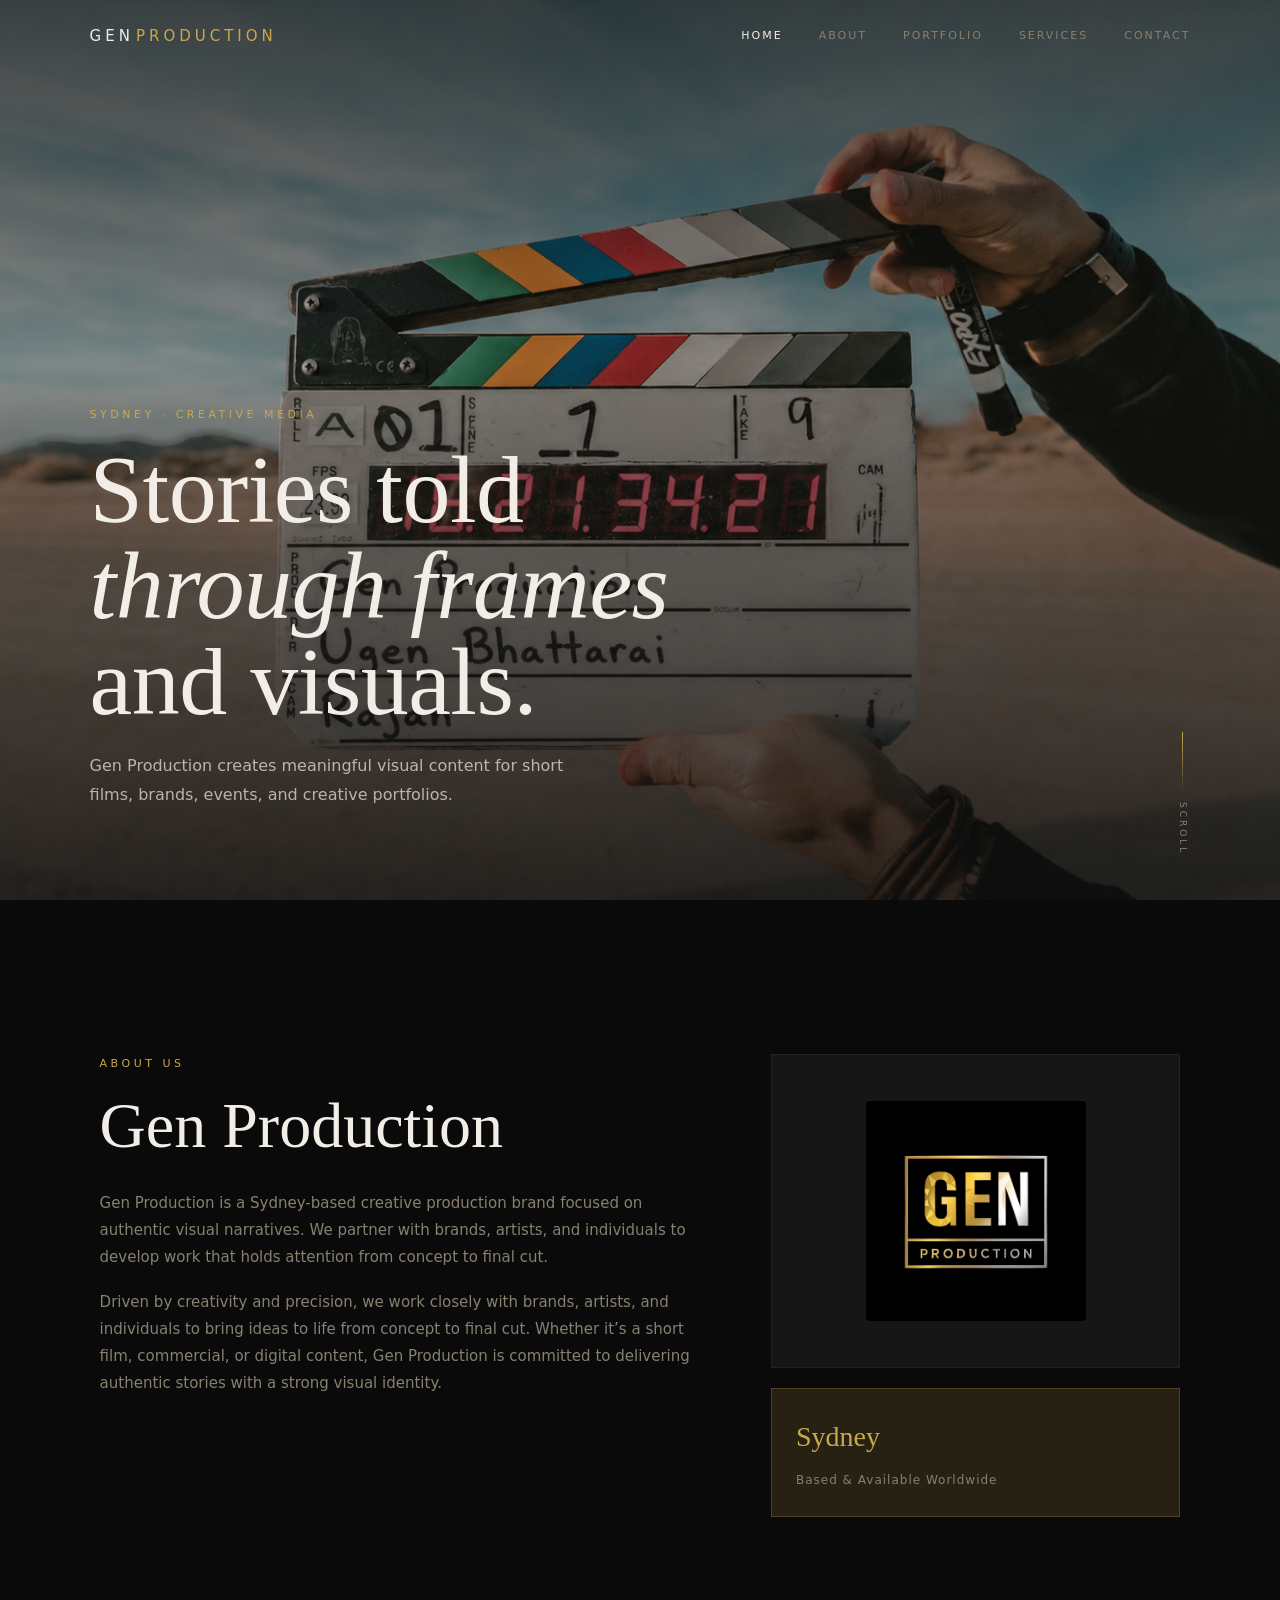
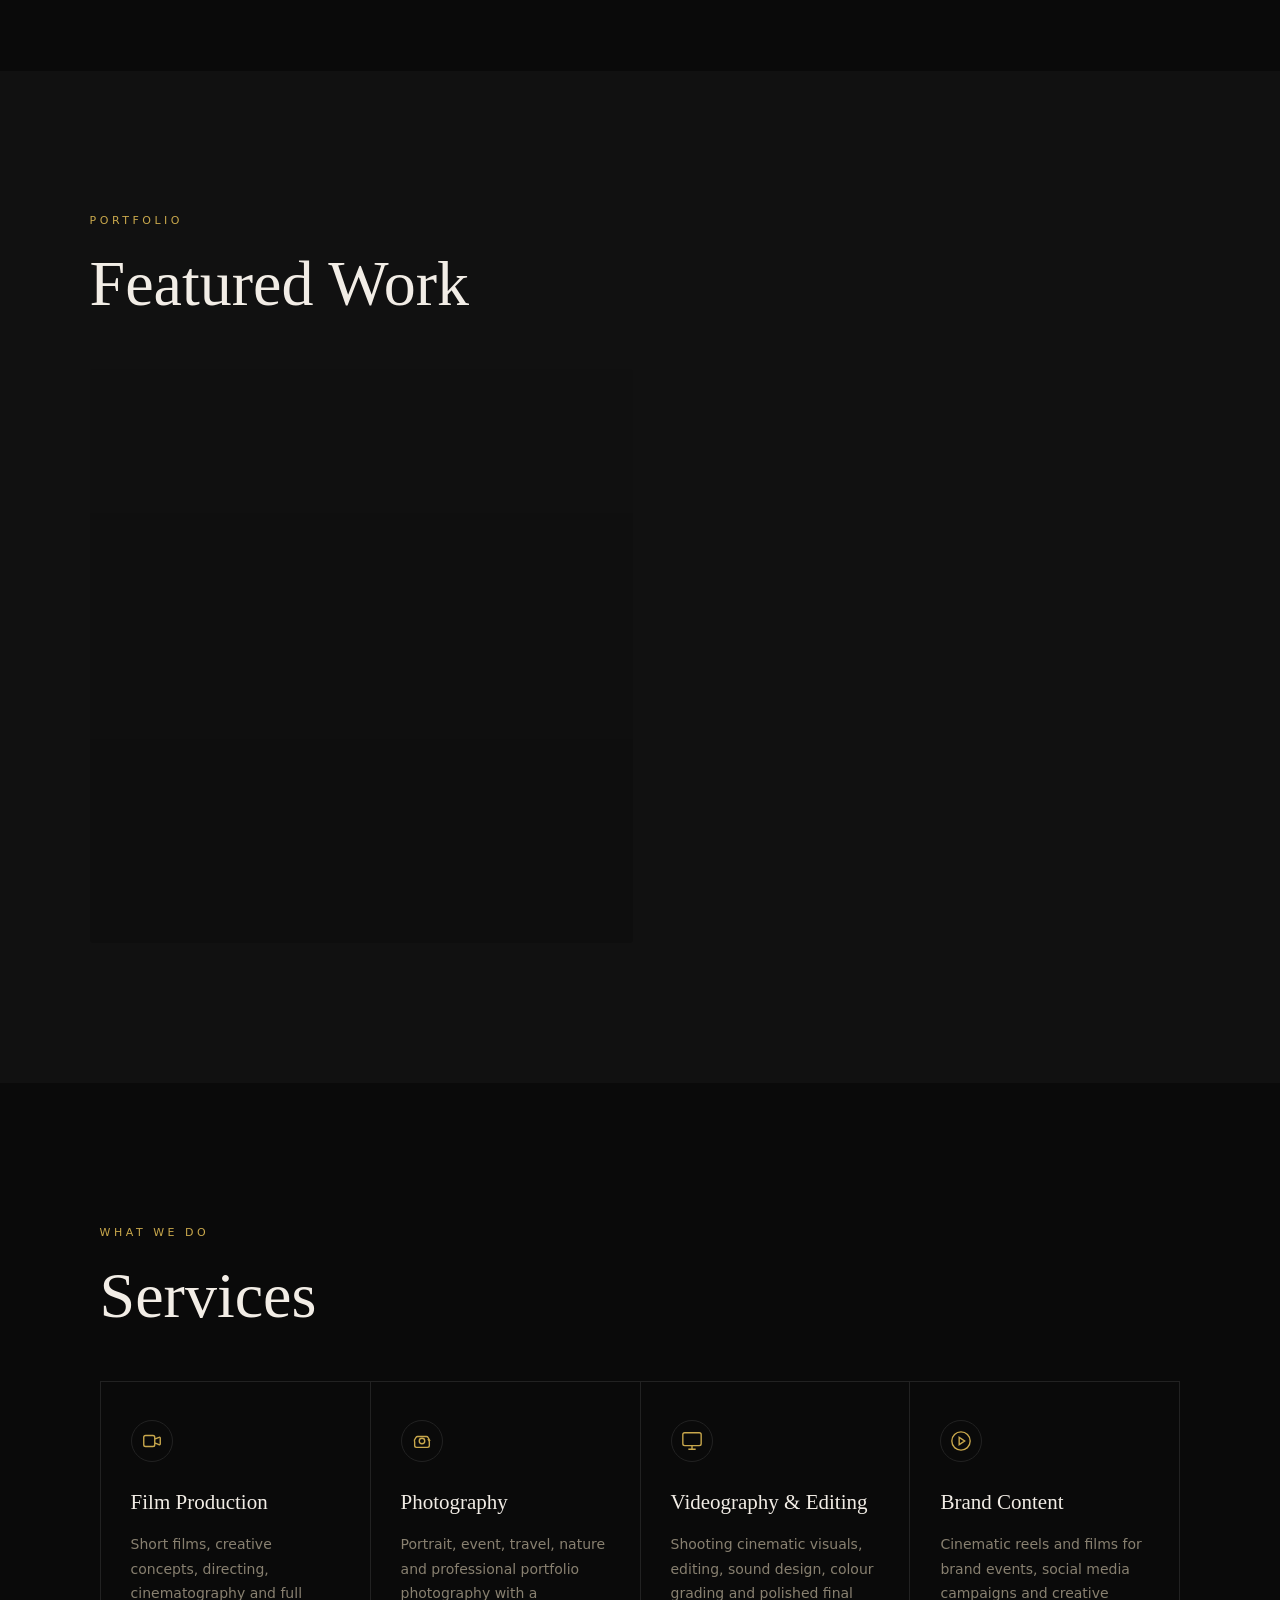
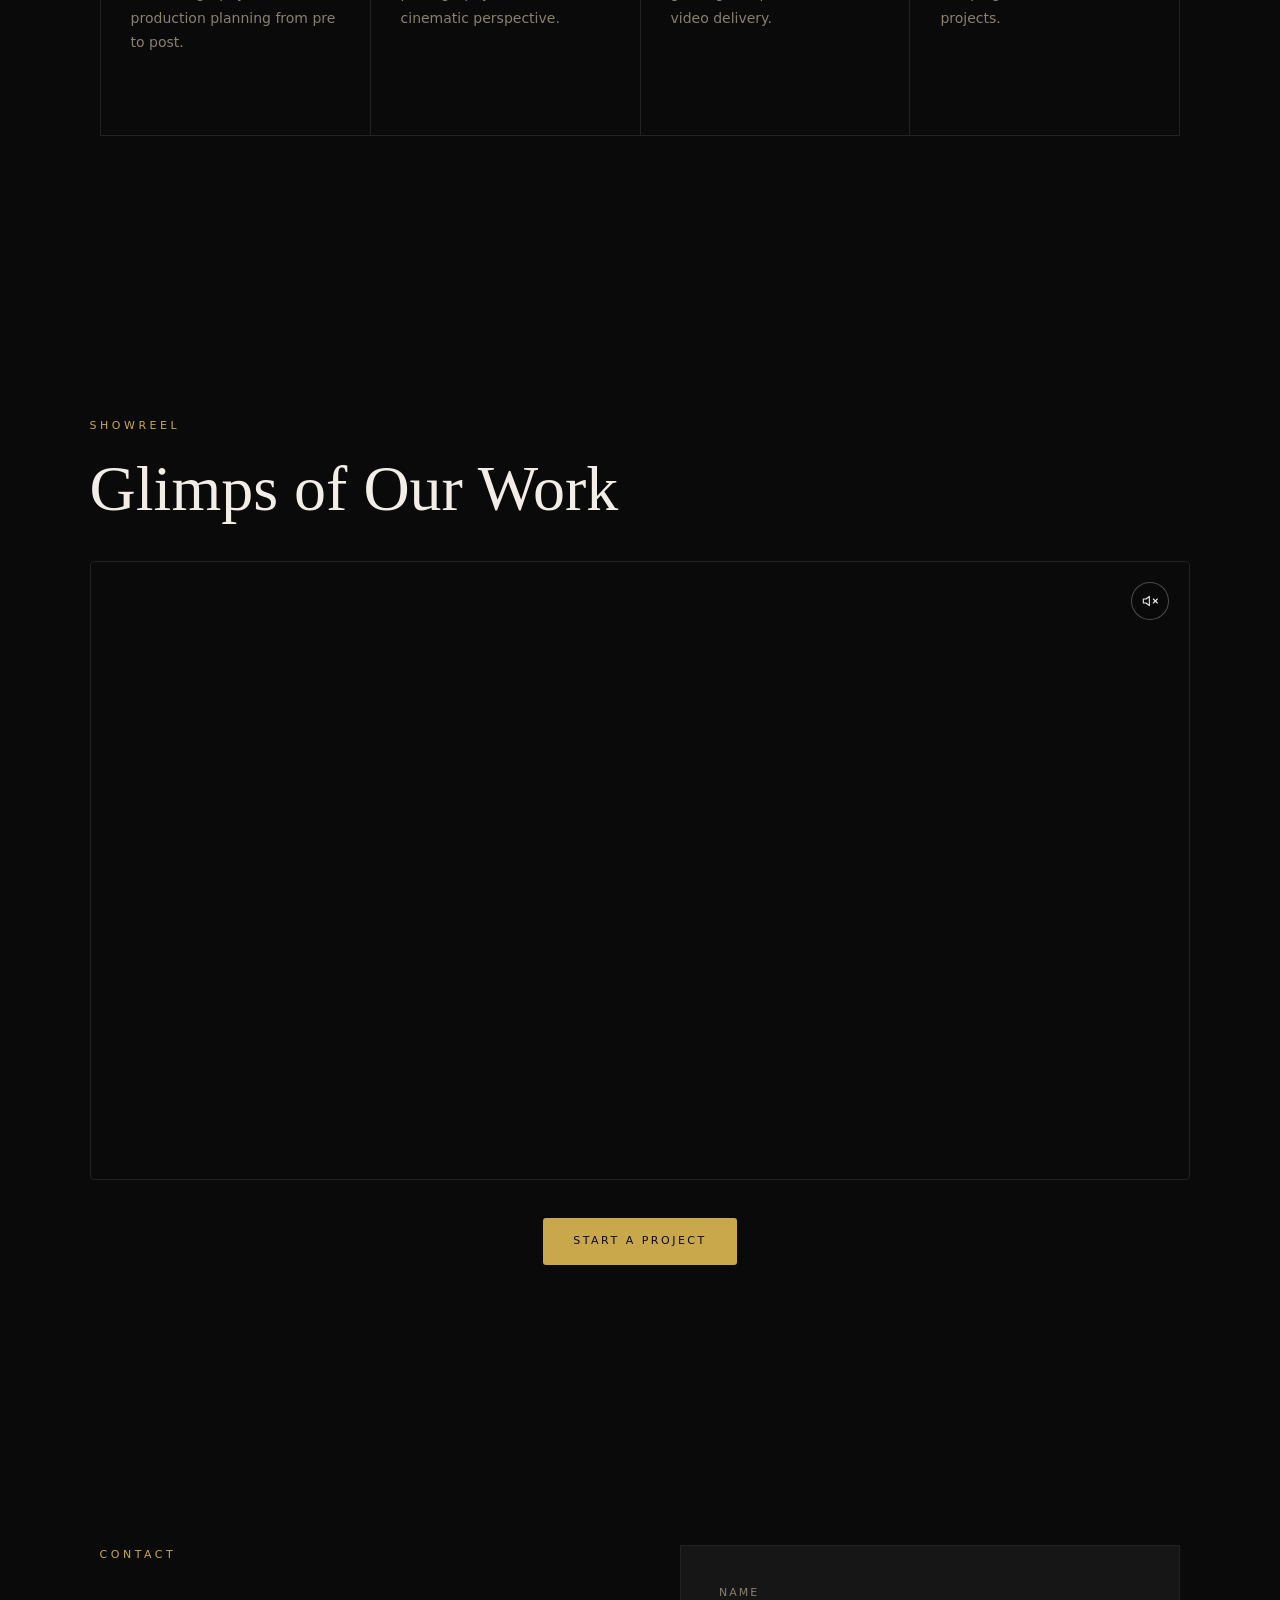
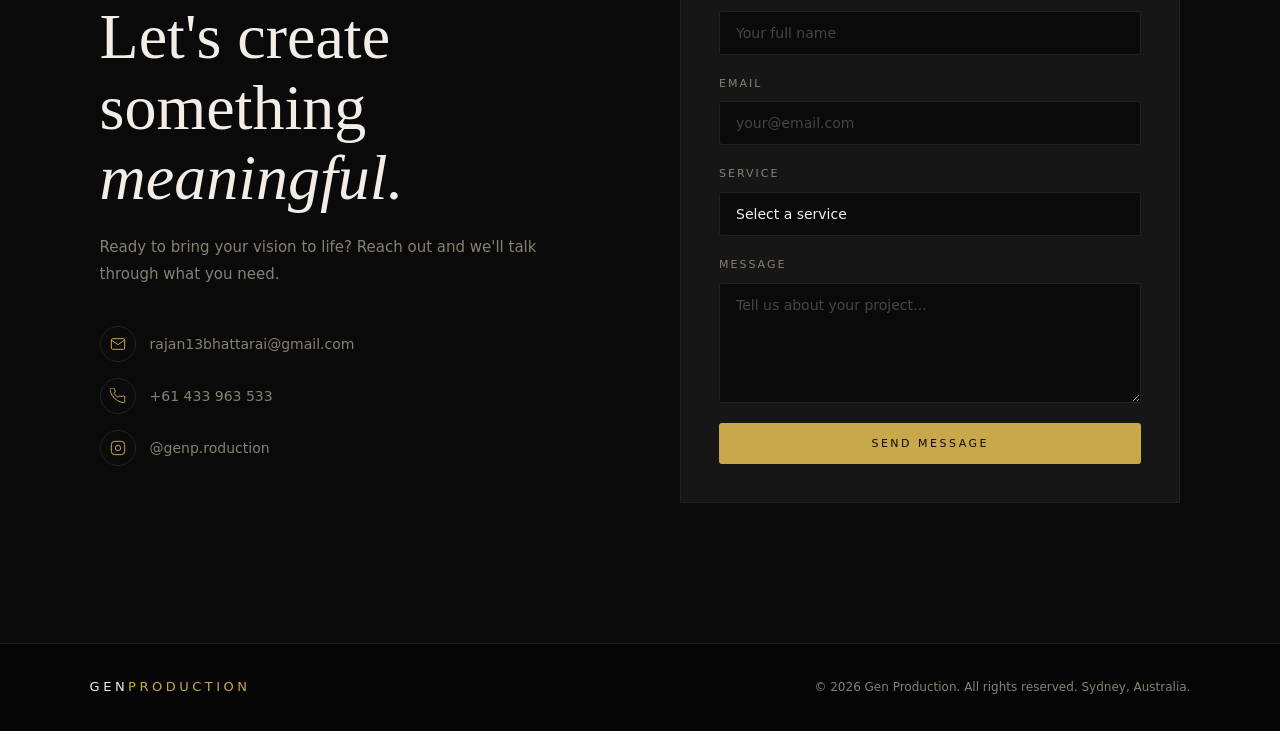
==== commit ce864358: "Update index.html" ====
--- a/index.html
+++ b/index.html
@@ -184,7 +184,7 @@
             id="showreel-iframe"
             width="100%"
             height="100%"
-            src="https://www.youtube.com/embed/3K1MIFTAaUM?enablejsapi=1&controls=1&rel=0&modestbranding=1&vq=hd1080&hd=1&autoplay=1&mute=1&playsinline=1"
+            src="https://www.youtube.com/embed/dycr-XSAIe0?enablejsapi=1&controls=1&rel=0&modestbranding=1&vq=hd1080&hd=1&autoplay=1&mute=1&playsinline=1"
             title="Gen Production Showreel"
             frameborder="0"
             allow="accelerometer; autoplay; clipboard-write; encrypted-media; gyroscope; picture-in-picture; web-share"
--- a/assets/style.css
+++ b/assets/style.css
@@ -0,0 +1,1107 @@
+/* ===========================
+   GEN PRODUCTION — Style v2
+   =========================== */
+
+:root {
+  --ink:      #0a0a0a;
+  --deep:     #111111;
+  --surface:  #161616;
+  --edge:     #222222;
+  --gold:     #c9a84c;
+  --gold-dim: rgba(201,168,76,.14);
+  --snow:     #f2ede6;
+  --muted:    #888070;
+  --faint:    rgba(242,237,230,.06);
+
+  --display: 'Cormorant Garamond', Georgia, serif;
+  --body:    'Inter', system-ui, sans-serif;
+
+  --max: 1260px;
+  --pad: clamp(28px, 7vw, 96px);
+  --radius: 3px;
+}
+
+/* RESET */
+*, *::before, *::after { box-sizing: border-box; margin: 0; padding: 0; }
+html { scroll-behavior: smooth; font-size: 16px; }
+body {
+  font-family: var(--body);
+  background: var(--ink);
+  color: var(--snow);
+  line-height: 1.72;
+  -webkit-font-smoothing: antialiased;
+}
+a { color: inherit; text-decoration: none; }
+img, iframe { display: block; max-width: 100%; }
+ul { list-style: none; }
+
+/* ========================
+   TYPOGRAPHY
+   ======================== */
+.eyebrow {
+  font-family: var(--body);
+  font-size: 11px;
+  font-weight: 500;
+  letter-spacing: 3.5px;
+  text-transform: uppercase;
+  color: var(--gold);
+  margin-bottom: 18px;
+}
+h1 {
+  font-family: var(--display);
+  font-size: clamp(52px, 7.5vw, 100px);
+  font-weight: 300;
+  line-height: 1.0;
+  letter-spacing: -0.5px;
+  color: var(--snow);
+}
+h1 em { font-style: italic; font-weight: 300; }
+h2 {
+  font-family: var(--display);
+  font-size: clamp(36px, 5vw, 64px);
+  font-weight: 300;
+  line-height: 1.1;
+  color: var(--snow);
+}
+h2 em { font-style: italic; }
+h3 {
+  font-family: var(--display);
+  font-size: 24px;
+  font-weight: 400;
+  margin-bottom: 8px;
+  color: var(--snow);
+}
+p {
+  font-size: 15px;
+  color: var(--muted);
+  line-height: 1.8;
+}
+
+/* ========================
+   BUTTONS
+   ======================== */
+.btn {
+  display: inline-block;
+  padding: 14px 30px;
+  font-family: var(--body);
+  font-size: 11px;
+  font-weight: 500;
+  letter-spacing: 2.5px;
+  text-transform: uppercase;
+  border-radius: var(--radius);
+  transition: all .28s ease;
+  cursor: pointer;
+  border: none;
+}
+.btn.primary {
+  background: var(--gold);
+  color: #0a0a0a;
+}
+.btn.primary:hover {
+  background: #dbbf5a;
+  transform: translateY(-2px);
+}
+.btn.ghost {
+  background: transparent;
+  color: var(--snow);
+  border: 1px solid rgba(242,237,230,.28);
+}
+.btn.ghost:hover {
+  border-color: var(--gold);
+  color: var(--gold);
+  transform: translateY(-2px);
+}
+.btn.full-width { width: 100%; text-align: center; }
+
+/* ========================
+   HEADER
+   ======================== */
+.site-header {
+  position: fixed;
+  top: 0;
+  width: 100%;
+  z-index: 100;
+  padding: 24px var(--pad);
+  display: flex;
+  justify-content: space-between;
+  align-items: center;
+  background: rgba(10,10,10,0);
+  transition: background .4s ease, padding .3s ease;
+}
+.site-header.scrolled {
+  background: rgba(10,10,10,.9);
+  backdrop-filter: blur(18px);
+  -webkit-backdrop-filter: blur(18px);
+  padding-top: 18px;
+  padding-bottom: 18px;
+  border-bottom: 1px solid rgba(255,255,255,.06);
+}
+.logo {
+  font-family: var(--body);
+  font-size: 15px;
+  font-weight: 500;
+  letter-spacing: 4px;
+  text-transform: uppercase;
+  color: var(--snow);
+}
+.logo span {
+  color: var(--gold);
+  font-weight: 300;
+  margin-left: 2px;
+}
+.nav {
+  display: flex;
+  gap: 36px;
+  align-items: center;
+}
+.nav a {
+  font-size: 11px;
+  font-weight: 400;
+  letter-spacing: 2px;
+  text-transform: uppercase;
+  color: var(--muted);
+  transition: color .2s;
+}
+.nav a:hover { color: var(--snow); }
+.menu-toggle {
+  display: none;
+  flex-direction: column;
+  gap: 5px;
+  background: none;
+  border: none;
+  cursor: pointer;
+  padding: 4px;
+}
+.menu-toggle span {
+  display: block;
+  width: 24px;
+  height: 1.5px;
+  background: var(--snow);
+  transition: all .3s ease;
+}
+
+/* ========================
+   HERO
+   ======================== */
+.hero {
+  min-height: 100svh;
+  position: relative;
+  display: flex;
+  align-items: flex-end;
+  padding: 0 var(--pad) clamp(60px, 10vh, 120px);
+  overflow: hidden;
+}
+.hero-bg {
+  position: absolute;
+  inset: 0;
+  background:
+    linear-gradient(to bottom, rgba(10,10,10,.55) 0%, rgba(10,10,10,.25) 40%, rgba(10,10,10,.8) 100%),
+    url('hero-clapperboard.png') center / cover no-repeat;
+  z-index: 0;
+}
+.hero-noise {
+  position: absolute;
+  inset: 0;
+  z-index: 1;
+  opacity: .025;
+  background-image: url("data:image/svg+xml,%3Csvg viewBox='0 0 200 200' xmlns='http://www.w3.org/2000/svg'%3E%3Cfilter id='n'%3E%3CfeTurbulence type='fractalNoise' baseFrequency='0.75' numOctaves='4' stitchTiles='stitch'/%3E%3C/filter%3E%3Crect width='100%25' height='100%25' filter='url(%23n)'/%3E%3C/svg%3E");
+  background-size: 200px 200px;
+  pointer-events: none;
+}
+.hero-content {
+  position: relative;
+  z-index: 3;
+  max-width: 820px;
+}
+.hero-sub {
+  font-size: 16px;
+  color: rgba(242,237,230,.7);
+  max-width: 500px;
+  margin-top: 22px;
+}
+.hero-buttons {
+  display: flex;
+  gap: 14px;
+  margin-top: 36px;
+  flex-wrap: wrap;
+}
+.hero-scroll {
+  position: absolute;
+  bottom: clamp(30px, 5vh, 55px);
+  right: var(--pad);
+  z-index: 3;
+  display: flex;
+  flex-direction: column;
+  align-items: center;
+  gap: 10px;
+}
+.scroll-line {
+  display: block;
+  width: 1px;
+  height: 60px;
+  background: linear-gradient(to bottom, var(--gold), transparent);
+  animation: scroll-pulse 2s ease-in-out infinite;
+}
+@keyframes scroll-pulse {
+  0%, 100% { opacity: 1; transform: scaleY(1); }
+  50% { opacity: .4; transform: scaleY(.6); }
+}
+.scroll-label {
+  font-size: 9px;
+  letter-spacing: 3px;
+  text-transform: uppercase;
+  color: var(--muted);
+  writing-mode: vertical-rl;
+}
+
+/* ========================
+   ABOUT
+   ======================== */
+.about-section {
+  padding: clamp(80px, 12vw, 160px) var(--pad);
+  display: grid;
+  grid-template-columns: 1.3fr 0.9fr;
+  gap: 80px;
+  align-items: start;
+  max-width: var(--max);
+  margin: 0 auto;
+}
+.about-text h2 { margin-bottom: 28px; }
+.about-text p + p { margin-top: 18px; }
+.sidebar-card {
+  background: var(--surface);
+  border: 1px solid var(--edge);
+  padding: 30px;
+  margin-bottom: 20px;
+}
+.sidebar-card h3 {
+  font-size: 13px;
+  font-family: var(--body);
+  font-weight: 500;
+  letter-spacing: 2px;
+  text-transform: uppercase;
+  color: var(--gold);
+  margin-bottom: 20px;
+}
+.sidebar-card-logo {
+  display: flex;
+  align-items: center;
+  justify-content: center;
+  padding: 46px 30px;
+}
+.sidebar-logo-full {
+  width: 100%;
+  max-width: 220px;
+  height: auto;
+  border-radius: 4px;
+}
+.sidebar-card li {
+  font-size: 14px;
+  color: var(--muted);
+  padding: 11px 0;
+  border-bottom: 1px solid var(--faint);
+  display: flex;
+  align-items: center;
+  gap: 10px;
+}
+.sidebar-card li::before {
+  content: '';
+  display: block;
+  width: 4px;
+  height: 4px;
+  border-radius: 50%;
+  background: var(--gold);
+  flex-shrink: 0;
+}
+.sidebar-card li:last-child { border-bottom: none; }
+.sidebar-stat {
+  padding: 24px;
+  background: var(--gold-dim);
+  border: 1px solid rgba(201,168,76,.25);
+}
+.stat-number {
+  display: block;
+  font-family: var(--display);
+  font-size: 28px;
+  font-weight: 400;
+  color: var(--gold);
+  margin-bottom: 4px;
+}
+.stat-label {
+  font-size: 12px;
+  color: var(--muted);
+  letter-spacing: 1px;
+}
+
+/* ========================
+   PORTFOLIO
+   ======================== */
+.portfolio-section {
+  padding: clamp(80px, 12vw, 140px) var(--pad);
+  background: var(--deep);
+  max-width: 100%;
+}
+.portfolio-section .section-heading {
+  max-width: var(--max);
+  margin: 0 auto 50px;
+}
+.portfolio-grid {
+  display: grid;
+  grid-template-columns: repeat(4, 1fr);
+  grid-template-rows: auto auto;
+  gap: 14px;
+  max-width: var(--max);
+  margin: 0 auto;
+}
+.work-card {
+  overflow: hidden;
+  border-radius: var(--radius);
+  position: relative;
+  display: block;
+  cursor: pointer;
+}
+.work-card.large {
+  grid-column: span 2;
+  grid-row: span 2;
+}
+.work-card.wide {
+  grid-column: span 2;
+}
+.work-image {
+  width: 100%;
+  height: 100%;
+  min-height: 280px;
+  background-size: cover;
+  background-position: center;
+  transition: transform .6s ease;
+}
+.work-card.large .work-image { min-height: 460px; }
+.work-card:hover .work-image { transform: scale(1.04); }
+
+/* Video portfolio card */
+.work-video {
+  width: 100%;
+  height: 100%;
+  min-height: 280px;
+  position: relative;
+}
+.work-video video {
+  width: 100%;
+  height: 100%;
+  object-fit: cover;
+  display: block;
+  transition: transform .6s ease;
+}
+.work-card:hover .work-video video { transform: scale(1.04); }
+.work-sound-toggle {
+  position: absolute;
+  top: 16px;
+  right: 16px;
+  z-index: 4;
+  width: 38px;
+  height: 38px;
+  border-radius: 50%;
+  background: rgba(10,10,10,.55);
+  border: 1px solid rgba(242,237,230,.3);
+  backdrop-filter: blur(6px);
+  display: flex;
+  align-items: center;
+  justify-content: center;
+  color: var(--snow);
+  cursor: pointer;
+  transition: border-color .2s, background .2s, opacity .2s;
+  opacity: 0;
+}
+.work-card:hover .work-sound-toggle,
+.work-sound-toggle.visible { opacity: 1; }
+.work-sound-toggle:hover {
+  border-color: var(--gold);
+  background: rgba(10,10,10,.8);
+}
+.work-sound-toggle svg { width: 16px; height: 16px; }
+.work-sound-toggle .icon-muted { display: block; }
+.work-sound-toggle .icon-unmuted { display: none; }
+.work-sound-toggle.is-unmuted .icon-muted { display: none; }
+.work-sound-toggle.is-unmuted .icon-unmuted { display: block; }
+.work-overlay {
+  position: absolute;
+  inset: 0;
+  background: linear-gradient(to top, rgba(10,10,10,.88) 0%, transparent 55%);
+  display: flex;
+  flex-direction: column;
+  justify-content: space-between;
+  padding: 20px;
+  opacity: 0;
+  transition: opacity .35s ease;
+}
+.work-card:hover .work-overlay { opacity: 1; }
+.work-tag {
+  align-self: flex-start;
+  font-size: 10px;
+  font-weight: 500;
+  letter-spacing: 2px;
+  text-transform: uppercase;
+  background: var(--gold);
+  color: #0a0a0a;
+  padding: 5px 10px;
+  border-radius: 2px;
+}
+.work-info h3 { font-size: 20px; color: var(--snow); margin-bottom: 4px; }
+.work-info p { font-size: 13px; color: rgba(242,237,230,.7); }
+.work-overlay-link { cursor: pointer; }
+.work-view-more {
+  display: inline-block;
+  margin-top: 10px;
+  font-size: 11px;
+  font-weight: 500;
+  letter-spacing: 1.5px;
+  text-transform: uppercase;
+  color: var(--gold);
+}
+.image-one   { background-image: linear-gradient(rgba(0,0,0,.05), rgba(0,0,0,.2)), url('https://images.unsplash.com/photo-1500530855697-b586d89ba3ee?auto=format&fit=crop&w=1200&q=80'); }
+.image-two   { background-image: url('https://images.unsplash.com/photo-1492691527719-9d1e07e534b4?auto=format&fit=crop&w=800&q=80'); }
+.image-three { background-image: url('https://images.unsplash.com/photo-1516035069371-29a1b244cc32?auto=format&fit=crop&w=800&q=80'); }
+.image-four  { background-image: url('https://images.unsplash.com/photo-1536240478700-b869070f9279?auto=format&fit=crop&w=800&q=80'); }
+
+/* ========================
+   SERVICES
+   ======================== */
+.services-section {
+  padding: clamp(80px, 12vw, 140px) var(--pad);
+  max-width: var(--max);
+  margin: 0 auto;
+}
+.services-section .section-heading { margin-bottom: 50px; }
+.services-grid {
+  display: grid;
+  grid-template-columns: repeat(4, 1fr);
+  gap: 1px;
+  background: var(--edge);
+  border: 1px solid var(--edge);
+}
+.service-item {
+  padding: 38px 30px;
+  background: var(--ink);
+  transition: background .25s;
+}
+.service-item:hover { background: var(--surface); }
+.service-icon {
+  width: 42px;
+  height: 42px;
+  border: 1px solid var(--edge);
+  border-radius: 50%;
+  display: flex;
+  align-items: center;
+  justify-content: center;
+  color: var(--gold);
+  margin-bottom: 22px;
+}
+.service-item h3 { margin-bottom: 12px; font-size: 21px; }
+.service-item p { font-size: 14px; line-height: 1.75; }
+
+/* ========================
+   SHOWREEL
+   ======================== */
+.showreel-section {
+  padding: clamp(80px, 12vw, 140px) var(--pad);
+  background:
+    linear-gradient(rgba(10,10,10,.82), rgba(10,10,10,.92)),
+    url('https://images.unsplash.com/photo-1518929458119-e5bf444c30f4?auto=format&fit=crop&w=1800&q=80') center / cover fixed;
+}
+.showreel-inner {
+  max-width: var(--max);
+  margin: 0 auto;
+}
+.showreel-header { margin-bottom: 36px; }
+.showreel-frame {
+  width: 100%;
+  aspect-ratio: 16 / 9;
+  border-radius: 4px;
+  overflow: hidden;
+  border: 1px solid var(--edge);
+  position: relative;
+}
+.showreel-frame iframe { width: 100%; height: 100%; }
+.showreel-sound-toggle {
+  top: 20px;
+  right: 20px;
+  opacity: 1;
+}
+.showreel-cta { margin-top: 38px; text-align: center; }
+
+/* ========================
+   CONTACT
+   ======================== */
+.contact-section {
+  padding: clamp(80px, 12vw, 140px) var(--pad);
+  display: grid;
+  grid-template-columns: 1fr 1fr;
+  gap: 80px;
+  align-items: start;
+  max-width: var(--max);
+  margin: 0 auto;
+}
+.contact-left h2 { margin-bottom: 20px; }
+.contact-left > p { margin-bottom: 38px; }
+.contact-links { display: flex; flex-direction: column; gap: 16px; }
+.contact-link {
+  display: flex;
+  align-items: center;
+  gap: 14px;
+  font-size: 14px;
+  color: var(--muted);
+  transition: color .2s;
+}
+.contact-link:hover { color: var(--gold); }
+.contact-link-icon {
+  width: 36px;
+  height: 36px;
+  border: 1px solid var(--edge);
+  border-radius: 50%;
+  display: flex;
+  align-items: center;
+  justify-content: center;
+  color: var(--gold);
+  flex-shrink: 0;
+  transition: border-color .2s;
+}
+.contact-link:hover .contact-link-icon { border-color: var(--gold); }
+
+/* Form */
+.contact-form {
+  background: var(--surface);
+  border: 1px solid var(--edge);
+  padding: 38px;
+  display: flex;
+  flex-direction: column;
+  gap: 20px;
+}
+.form-group { display: flex; flex-direction: column; gap: 8px; }
+.form-group label {
+  font-size: 11px;
+  font-weight: 500;
+  letter-spacing: 2px;
+  text-transform: uppercase;
+  color: var(--muted);
+}
+input, select, textarea {
+  width: 100%;
+  padding: 13px 16px;
+  background: var(--ink);
+  color: var(--snow);
+  border: 1px solid var(--edge);
+  border-radius: var(--radius);
+  font-family: var(--body);
+  font-size: 14px;
+  transition: border-color .2s;
+  outline: none;
+  -webkit-appearance: none;
+}
+input::placeholder, textarea::placeholder { color: rgba(136,128,112,.5); }
+input:focus, select:focus, textarea:focus { border-color: var(--gold); }
+select { cursor: pointer; }
+textarea { min-height: 120px; resize: vertical; }
+
+/* ========================
+   FOOTER
+   ======================== */
+.site-footer {
+  background: #050505;
+  border-top: 1px solid var(--edge);
+  padding: 32px var(--pad);
+}
+.footer-inner {
+  max-width: var(--max);
+  margin: 0 auto;
+  display: flex;
+  justify-content: space-between;
+  align-items: center;
+  flex-wrap: wrap;
+  gap: 14px;
+}
+.footer-logo {
+  font-family: var(--body);
+  font-size: 13px;
+  font-weight: 500;
+  letter-spacing: 3.5px;
+  text-transform: uppercase;
+  color: var(--snow);
+}
+.footer-logo span { color: var(--gold); font-weight: 300; }
+.footer-copy { font-size: 12px; color: var(--muted); }
+
+/* ========================
+   ANIMATIONS
+   ======================== */
+.reveal-up {
+  opacity: 0;
+  transform: translateY(28px);
+  transition: opacity .75s ease calc(var(--d, 0ms)), transform .75s ease calc(var(--d, 0ms));
+}
+.reveal-up.visible {
+  opacity: 1;
+  transform: translateY(0);
+}
+@media (prefers-reduced-motion: reduce) {
+  .reveal-up { opacity: 1; transform: none; transition: none; }
+  .scroll-line { animation: none; }
+}
+
+/* ========================
+   RESPONSIVE
+   ======================== */
+@media (max-width: 1060px) {
+  .services-grid { grid-template-columns: 1fr 1fr; }
+  .portfolio-grid { grid-template-columns: 1fr 1fr; }
+  .work-card.large { grid-column: span 2; grid-row: auto; }
+  .work-card.wide { grid-column: span 2; }
+}
+
+@media (max-width: 820px) {
+  .about-section { grid-template-columns: 1fr; gap: 50px; }
+  .contact-section { grid-template-columns: 1fr; gap: 50px; }
+}
+
+@media (max-width: 700px) {
+  .menu-toggle { display: flex; }
+  .nav {
+    position: absolute;
+    top: 68px;
+    left: 0;
+    right: 0;
+    flex-direction: column;
+    background: rgba(10,10,10,.97);
+    backdrop-filter: blur(18px);
+    padding: 28px var(--pad);
+    gap: 24px;
+    border-bottom: 1px solid var(--edge);
+    transform: translateY(-10px);
+    opacity: 0;
+    pointer-events: none;
+    transition: all .3s ease;
+  }
+  .nav.open {
+    transform: translateY(0);
+    opacity: 1;
+    pointer-events: auto;
+  }
+  .nav a { font-size: 13px; letter-spacing: 2.5px; }
+  .hero { align-items: flex-end; padding-bottom: 80px; }
+  .hero-scroll { display: none; }
+  .portfolio-grid { grid-template-columns: 1fr; }
+  .work-card.large { grid-column: auto; }
+  .work-card.wide { grid-column: auto; }
+  .services-grid { grid-template-columns: 1fr; }
+  .contact-form { padding: 26px; }
+  .footer-inner { flex-direction: column; text-align: center; }
+  .menu-toggle.active span:nth-child(1) { transform: translateY(6.5px) rotate(45deg); }
+  .menu-toggle.active span:nth-child(2) { opacity: 0; }
+  .menu-toggle.active span:nth-child(3) { transform: translateY(-6.5px) rotate(-45deg); }
+}
+
+/* ========================
+   SERVICE CARDS — LINKED
+   ======================== */
+.service-item {
+  text-decoration: none;
+  display: block;
+  cursor: pointer;
+  position: relative;
+}
+.service-item:hover {
+  background: var(--surface);
+  border-color: rgba(201,168,76,.35);
+}
+.service-item:hover .service-icon {
+  border-color: var(--gold);
+  background: var(--gold-dim);
+}
+.service-arrow {
+  display: inline-block;
+  margin-top: 22px;
+  font-size: 11px;
+  font-weight: 500;
+  letter-spacing: 1.5px;
+  color: var(--gold);
+  text-transform: uppercase;
+  opacity: 0;
+  transform: translateX(-6px);
+  transition: opacity .25s, transform .25s;
+}
+.service-item:hover .service-arrow {
+  opacity: 1;
+  transform: translateX(0);
+}
+
+/* ========================
+   SERVICE DETAIL PAGES
+   ======================== */
+.sp-hero {
+  min-height: 55vh;
+  display: flex;
+  align-items: flex-end;
+  padding: 0 var(--pad) clamp(50px, 8vh, 90px);
+  position: relative;
+  overflow: hidden;
+}
+.sp-hero-bg {
+  position: absolute;
+  inset: 0;
+  background-size: cover;
+  background-position: center;
+  z-index: 0;
+  transition: transform 8s ease;
+}
+.sp-hero:hover .sp-hero-bg { transform: scale(1.03); }
+.sp-hero-overlay {
+  position: absolute;
+  inset: 0;
+  background: linear-gradient(to bottom, rgba(10,10,10,.45) 0%, rgba(10,10,10,.82) 100%);
+  z-index: 1;
+}
+.sp-hero-content {
+  position: relative;
+  z-index: 2;
+  max-width: 780px;
+}
+.sp-hero-content h1 { font-size: clamp(42px, 6vw, 80px); }
+
+.sp-body {
+  padding: clamp(70px, 10vw, 130px) var(--pad);
+  max-width: var(--max);
+  margin: 0 auto;
+}
+.sp-intro {
+  display: grid;
+  grid-template-columns: 1.1fr 0.9fr;
+  gap: 70px;
+  align-items: start;
+  margin-bottom: clamp(70px, 10vw, 120px);
+  padding-bottom: clamp(70px, 10vw, 120px);
+  border-bottom: 1px solid var(--edge);
+}
+.sp-intro-text h2 { margin-bottom: 22px; font-size: clamp(28px, 3.5vw, 44px); }
+.sp-intro-text p + p { margin-top: 16px; }
+.sp-meta { display: flex; flex-direction: column; gap: 18px; }
+.sp-meta-item {
+  padding: 20px 22px;
+  background: var(--surface);
+  border: 1px solid var(--edge);
+  border-left: 3px solid var(--gold);
+}
+.sp-meta-label {
+  font-size: 10px;
+  font-weight: 500;
+  letter-spacing: 2.5px;
+  text-transform: uppercase;
+  color: var(--gold);
+  margin-bottom: 6px;
+}
+.sp-meta-value {
+  font-size: 14px;
+  color: var(--snow);
+}
+
+.sp-what {
+  margin-bottom: clamp(70px, 10vw, 120px);
+}
+.sp-what h2 { margin-bottom: 40px; font-size: clamp(26px, 3vw, 40px); }
+.sp-checklist {
+  display: grid;
+  grid-template-columns: 1fr 1fr;
+  gap: 14px;
+}
+.sp-check {
+  display: flex;
+  align-items: flex-start;
+  gap: 14px;
+  padding: 20px;
+  background: var(--surface);
+  border: 1px solid var(--edge);
+}
+.sp-check-icon {
+  width: 28px;
+  height: 28px;
+  border-radius: 50%;
+  background: var(--gold-dim);
+  border: 1px solid rgba(201,168,76,.3);
+  display: flex;
+  align-items: center;
+  justify-content: center;
+  flex-shrink: 0;
+  color: var(--gold);
+  font-size: 13px;
+}
+.sp-check-text { font-size: 14px; color: var(--muted); line-height: 1.6; }
+.sp-check-text strong { display: block; font-size: 14px; color: var(--snow); font-weight: 500; margin-bottom: 3px; }
+
+.sp-process { margin-bottom: clamp(70px, 10vw, 120px); }
+.sp-process h2 { margin-bottom: 40px; font-size: clamp(26px, 3vw, 40px); }
+.sp-steps { display: flex; flex-direction: column; gap: 0; }
+.sp-step {
+  display: grid;
+  grid-template-columns: 70px 1fr;
+  gap: 28px;
+  align-items: start;
+  padding: 28px 0;
+  border-bottom: 1px solid var(--edge);
+}
+.sp-step:first-child { border-top: 1px solid var(--edge); }
+.sp-step-num {
+  font-family: var(--display);
+  font-size: 42px;
+  font-weight: 300;
+  color: var(--gold);
+  opacity: .5;
+  line-height: 1;
+  padding-top: 4px;
+}
+.sp-step-body h4 {
+  font-family: var(--display);
+  font-size: 22px;
+  font-weight: 400;
+  margin-bottom: 8px;
+  color: var(--snow);
+}
+.sp-step-body p { font-size: 14px; }
+
+.sp-cta {
+  background: var(--surface);
+  border: 1px solid var(--edge);
+  padding: clamp(40px, 6vw, 70px);
+  text-align: center;
+}
+.sp-cta h2 { margin-bottom: 16px; font-size: clamp(26px, 3vw, 44px); }
+.sp-cta p { margin-bottom: 32px; max-width: 500px; margin-left: auto; margin-right: auto; }
+.sp-cta .btn { margin: 0 8px; }
+
+.sp-back {
+  display: inline-flex;
+  align-items: center;
+  gap: 8px;
+  font-size: 12px;
+  letter-spacing: 2px;
+  text-transform: uppercase;
+  color: var(--muted);
+  margin-bottom: 30px;
+  transition: color .2s;
+}
+.sp-back:hover { color: var(--gold); }
+
+@media (max-width: 820px) {
+  .sp-intro { grid-template-columns: 1fr; gap: 40px; }
+  .sp-checklist { grid-template-columns: 1fr; }
+}
+@media (max-width: 600px) {
+  .sp-step { grid-template-columns: 50px 1fr; }
+}
+
+/* ========================
+   PORTFOLIO DETAIL PAGES
+   ======================== */
+.pf-hero {
+  min-height: 42vh;
+  display: flex;
+  align-items: center;
+  padding: clamp(100px, 14vh, 150px) var(--pad) clamp(50px, 7vh, 80px);
+  position: relative;
+  text-align: center;
+  justify-content: center;
+  background: radial-gradient(circle at 50% 0%, rgba(201,168,76,.10), transparent 60%), var(--ink);
+  border-bottom: 1px solid var(--edge);
+}
+.pf-hero-content { max-width: 700px; }
+.pf-hero-content .eyebrow { justify-content: center; display: flex; }
+.pf-hero-content h1 { font-size: clamp(40px, 6vw, 72px); margin-bottom: 16px; }
+.pf-hero-content p { font-size: 15px; max-width: 540px; margin: 0 auto; }
+.pf-back {
+  position: absolute;
+  top: 100px;
+  left: var(--pad);
+  display: inline-flex;
+  align-items: center;
+  gap: 8px;
+  font-size: 12px;
+  letter-spacing: 2px;
+  text-transform: uppercase;
+  color: var(--muted);
+  transition: color .2s;
+}
+.pf-back:hover { color: var(--gold); }
+
+.pf-body {
+  padding: clamp(70px, 10vw, 110px) var(--pad);
+  max-width: var(--max);
+  margin: 0 auto;
+}
+
+/* Video grid (Short Film / Brand Content / Videography & Editing) */
+.pf-video-grid {
+  display: grid;
+  grid-template-columns: repeat(3, 1fr);
+  gap: 28px;
+}
+.pf-video-card {
+  background: var(--surface);
+  border: 1px solid var(--edge);
+  border-radius: var(--radius);
+  overflow: hidden;
+  cursor: pointer;
+  transition: border-color .25s, transform .25s;
+}
+.pf-video-card:hover { border-color: rgba(201,168,76,.4); transform: translateY(-4px); }
+.pf-video-thumb {
+  position: relative;
+  width: 100%;
+  aspect-ratio: 16 / 9;
+  background-size: cover;
+  background-position: center;
+  overflow: hidden;
+}
+.pf-video-thumb::after {
+  content: '';
+  position: absolute;
+  inset: 0;
+  background: linear-gradient(to top, rgba(10,10,10,.55), transparent 60%);
+}
+.pf-play-btn {
+  position: absolute;
+  top: 50%;
+  left: 50%;
+  transform: translate(-50%, -50%);
+  width: 56px;
+  height: 56px;
+  border-radius: 50%;
+  background: rgba(10,10,10,.55);
+  border: 1px solid rgba(242,237,230,.4);
+  backdrop-filter: blur(4px);
+  display: flex;
+  align-items: center;
+  justify-content: center;
+  color: var(--snow);
+  z-index: 2;
+  transition: background .25s, border-color .25s, transform .25s;
+}
+.pf-video-card:hover .pf-play-btn {
+  background: var(--gold);
+  border-color: var(--gold);
+  color: #0a0a0a;
+  transform: translate(-50%, -50%) scale(1.08);
+}
+.pf-play-btn svg { width: 18px; height: 18px; margin-left: 2px; }
+.pf-video-info { padding: 22px 22px 26px; }
+.pf-video-info h3 { font-size: 19px; margin-bottom: 8px; }
+.pf-video-info p { font-size: 13.5px; }
+
+/* Video modal/lightbox */
+.pf-modal {
+  position: fixed;
+  inset: 0;
+  z-index: 500;
+  display: none;
+  align-items: center;
+  justify-content: center;
+  padding: 24px;
+  background: rgba(5,5,5,.92);
+  backdrop-filter: blur(6px);
+}
+.pf-modal.open { display: flex; }
+.pf-modal-inner {
+  width: 100%;
+  max-width: 960px;
+  aspect-ratio: 16 / 9;
+  position: relative;
+  background: #000;
+  border: 1px solid var(--edge);
+}
+.pf-modal-inner iframe { width: 100%; height: 100%; }
+.pf-modal-close {
+  position: absolute;
+  top: -46px;
+  right: 0;
+  width: 36px;
+  height: 36px;
+  border-radius: 50%;
+  border: 1px solid rgba(242,237,230,.3);
+  background: rgba(10,10,10,.6);
+  color: var(--snow);
+  display: flex;
+  align-items: center;
+  justify-content: center;
+  cursor: pointer;
+  transition: border-color .2s;
+}
+.pf-modal-close:hover { border-color: var(--gold); color: var(--gold); }
+.pf-modal-close svg { width: 16px; height: 16px; }
+
+/* Photography categorised sections */
+.pf-category {
+  margin-bottom: clamp(70px, 10vw, 110px);
+}
+.pf-category:last-child { margin-bottom: 0; }
+.pf-category-head {
+  display: flex;
+  align-items: baseline;
+  justify-content: space-between;
+  gap: 20px;
+  margin-bottom: 32px;
+  padding-bottom: 20px;
+  border-bottom: 1px solid var(--edge);
+}
+.pf-category-head h2 { font-size: clamp(26px, 3.2vw, 38px); }
+.pf-category-count { font-size: 12px; letter-spacing: 1.5px; text-transform: uppercase; color: var(--muted); white-space: nowrap; }
+.pf-gallery {
+  display: grid;
+  grid-template-columns: repeat(4, 1fr);
+  grid-auto-rows: clamp(210px, 22vw, 310px);
+  gap: 14px;
+  grid-auto-flow: dense;
+}
+
+/* Photography layout controls:
+   Normal photo = 1 column
+   Wide photo   = 2 columns
+   Use the HTML pattern A/B/C to control each row. */
+.pf-gallery-item {
+  min-height: 100%;
+  border-radius: var(--radius);
+  overflow: hidden;
+  background-size: cover;
+  background-position: center;
+  position: relative;
+}
+
+.pf-gallery-item.pf-wide {
+  grid-column: span 2;
+}
+
+/* Old class kept so previous code still works */
+.pf-gallery-item.span-2 {
+  grid-column: span 2;
+}
+
+@media (max-width: 1060px) {
+  .pf-video-grid { grid-template-columns: 1fr 1fr; }
+  .pf-gallery {
+    grid-template-columns: repeat(2, 1fr);
+    grid-auto-rows: clamp(200px, 34vw, 300px);
+  }
+  .pf-gallery-item.pf-wide,
+  .pf-gallery-item.span-2 { grid-column: span 2; }
+}
+@media (max-width: 700px) {
+  .pf-video-grid { grid-template-columns: 1fr; }
+  .pf-back { position: static; margin-bottom: 24px; display: inline-flex; }
+  .pf-hero { text-align: left; justify-content: flex-start; padding-top: 90px; }
+  .pf-hero-content .eyebrow { justify-content: flex-start; }
+  .pf-hero-content p { margin: 0; }
+  .pf-category-head { flex-direction: column; align-items: flex-start; gap: 8px; }
+  .pf-gallery {
+    grid-template-columns: 1fr;
+    grid-auto-rows: 360px;
+  }
+  .pf-gallery-item.pf-wide,
+  .pf-gallery-item.span-2 {
+    grid-column: span 1;
+  }
+}
